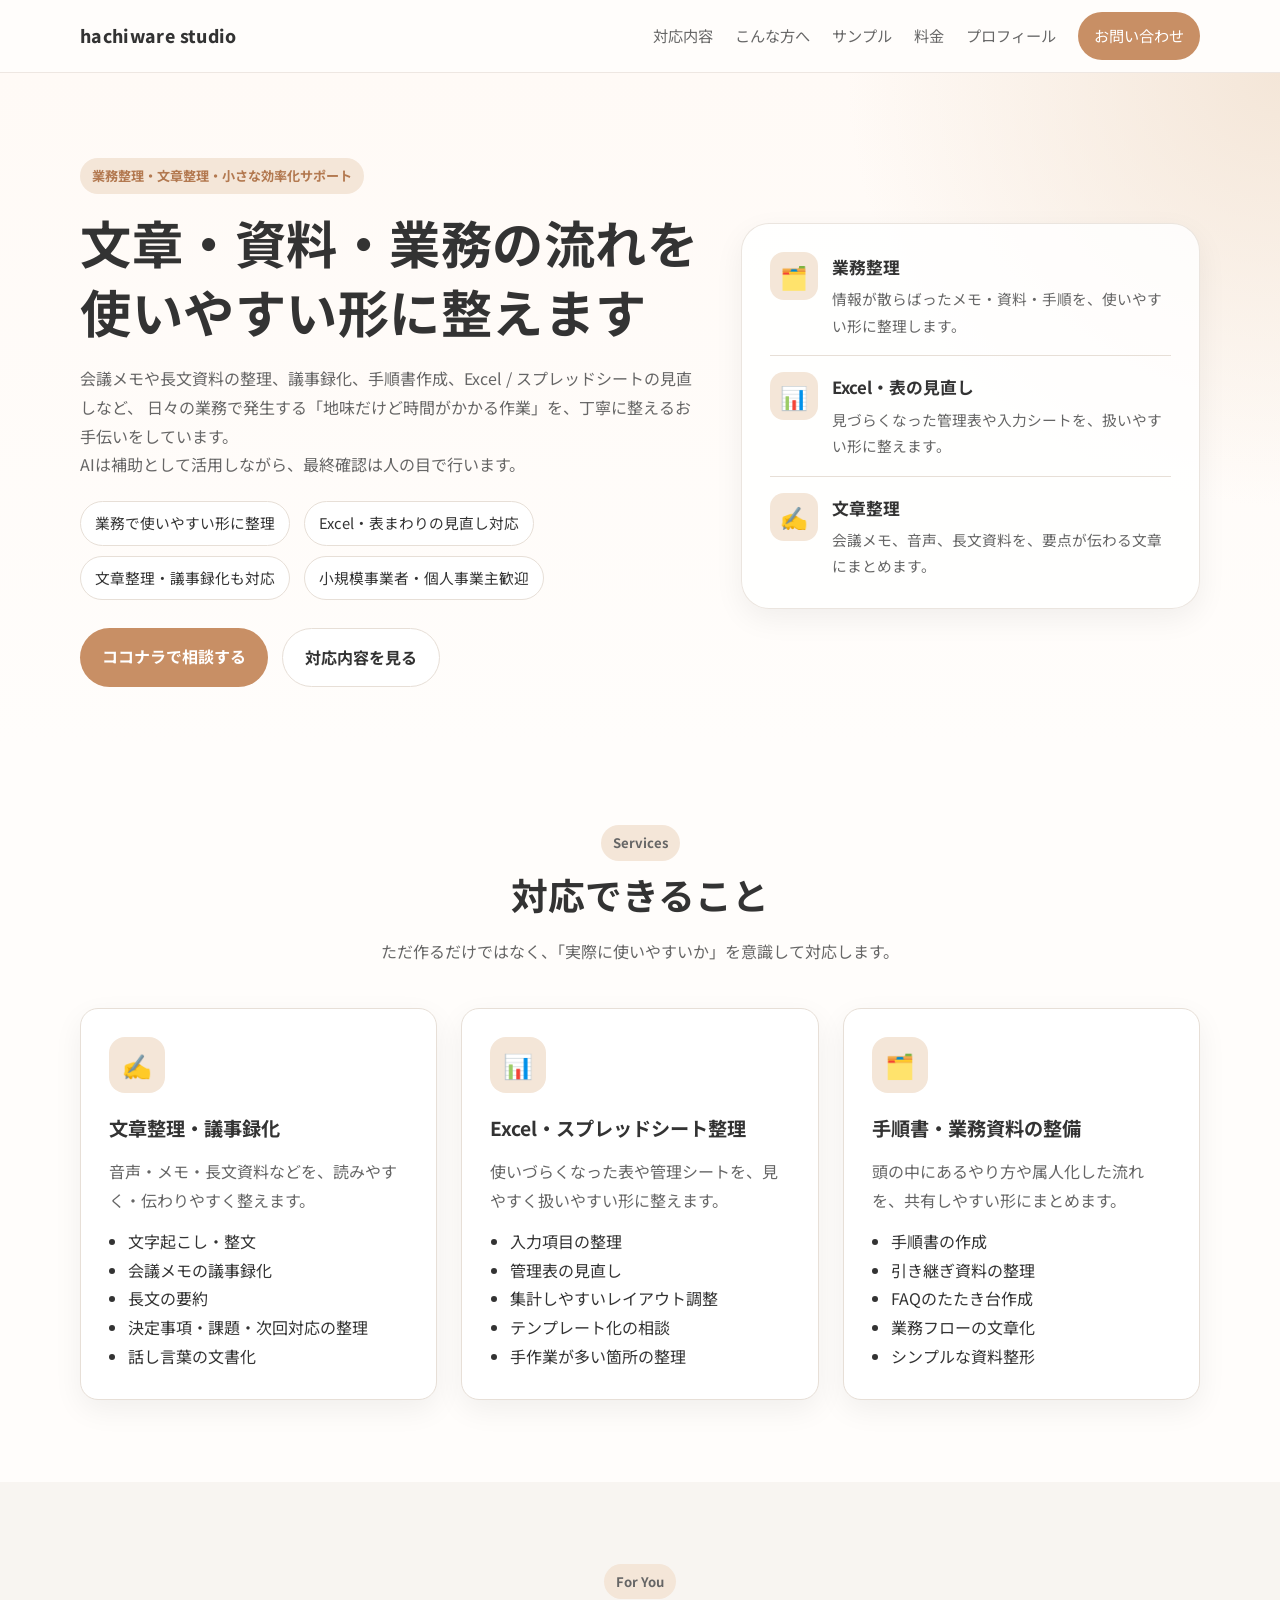
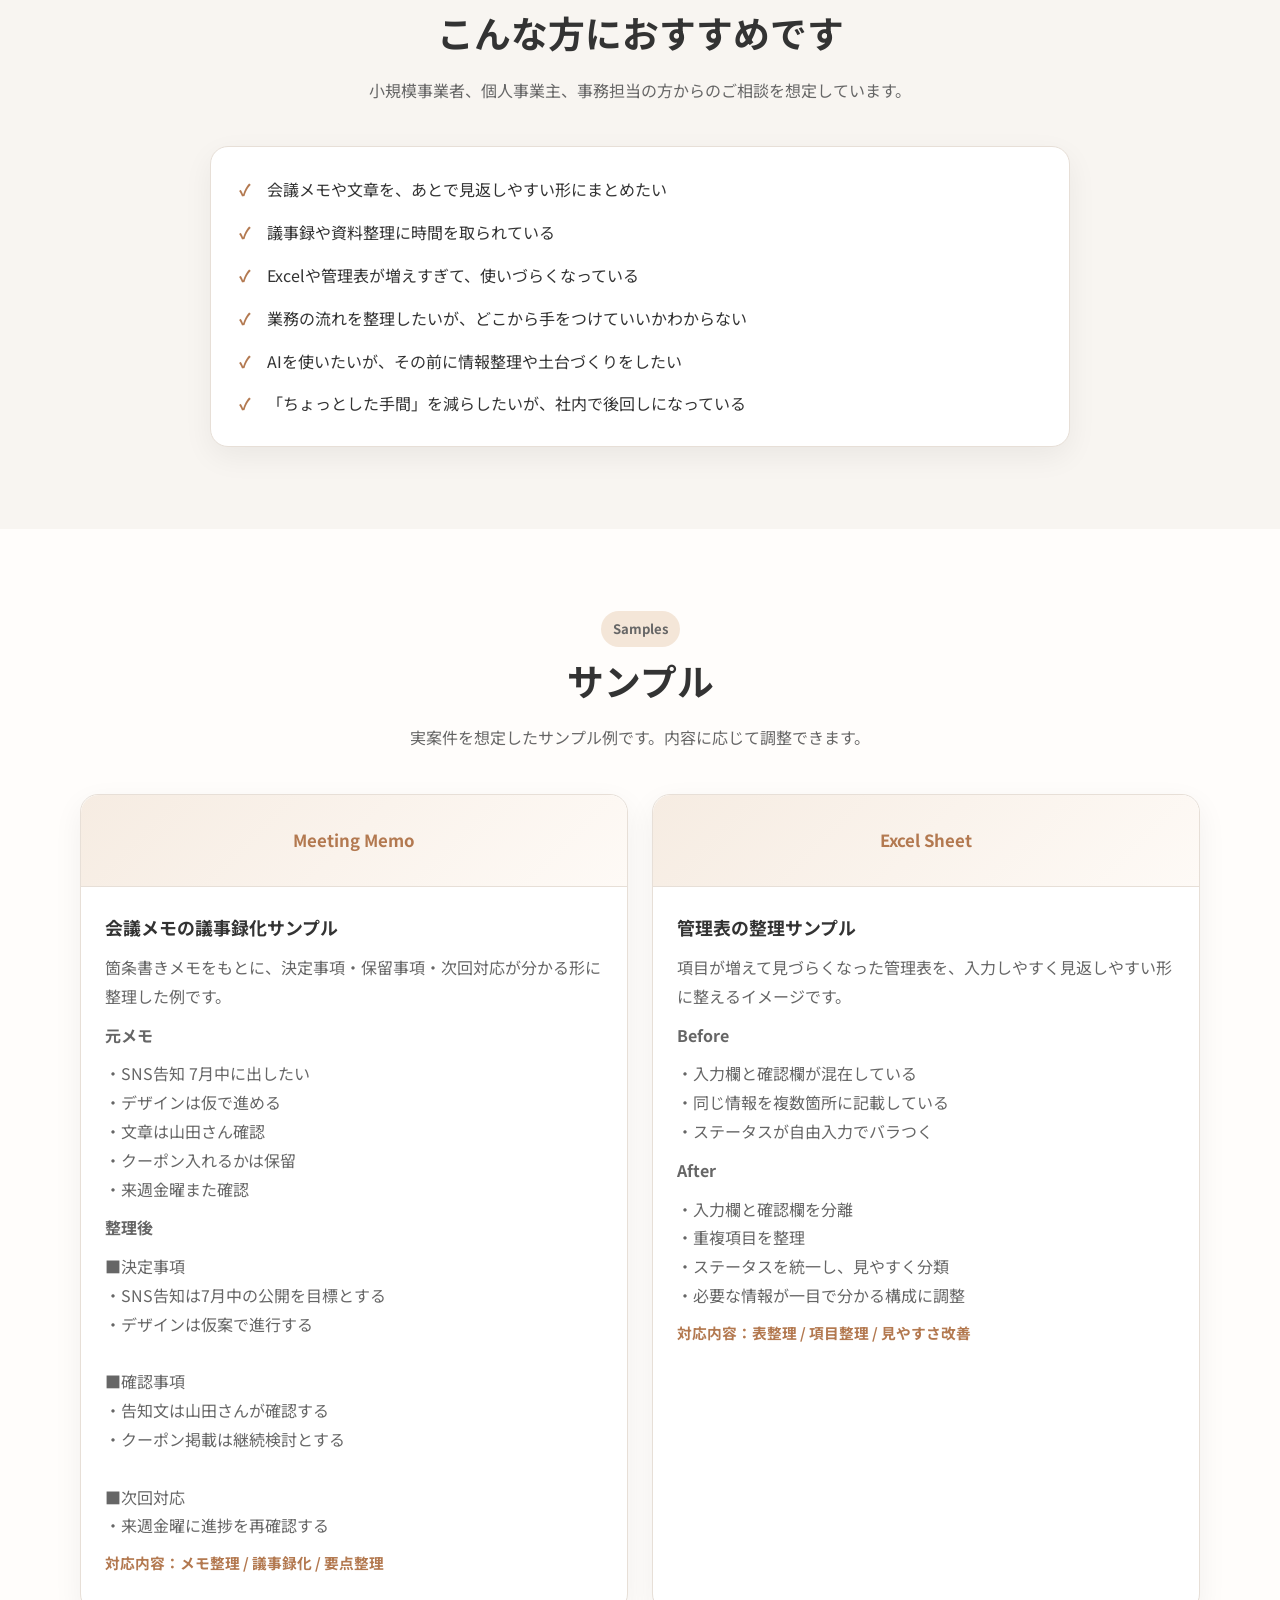
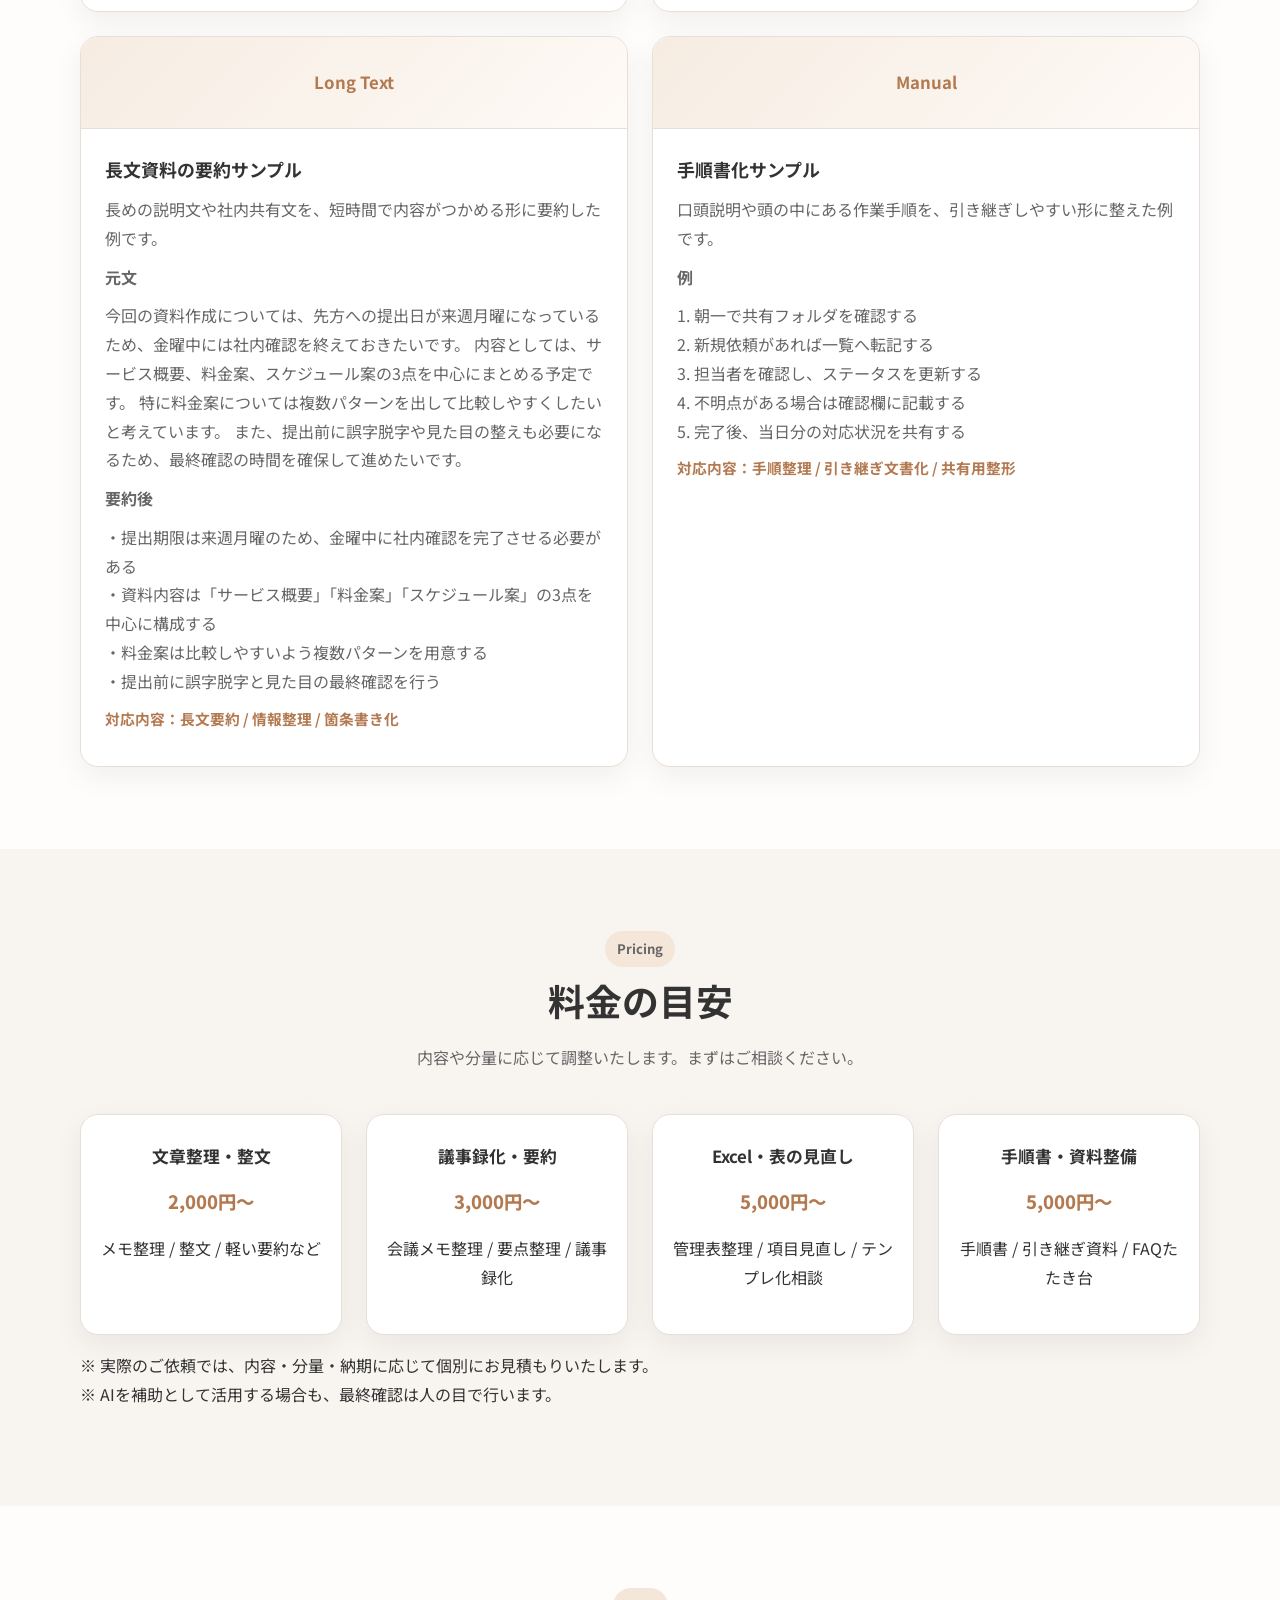
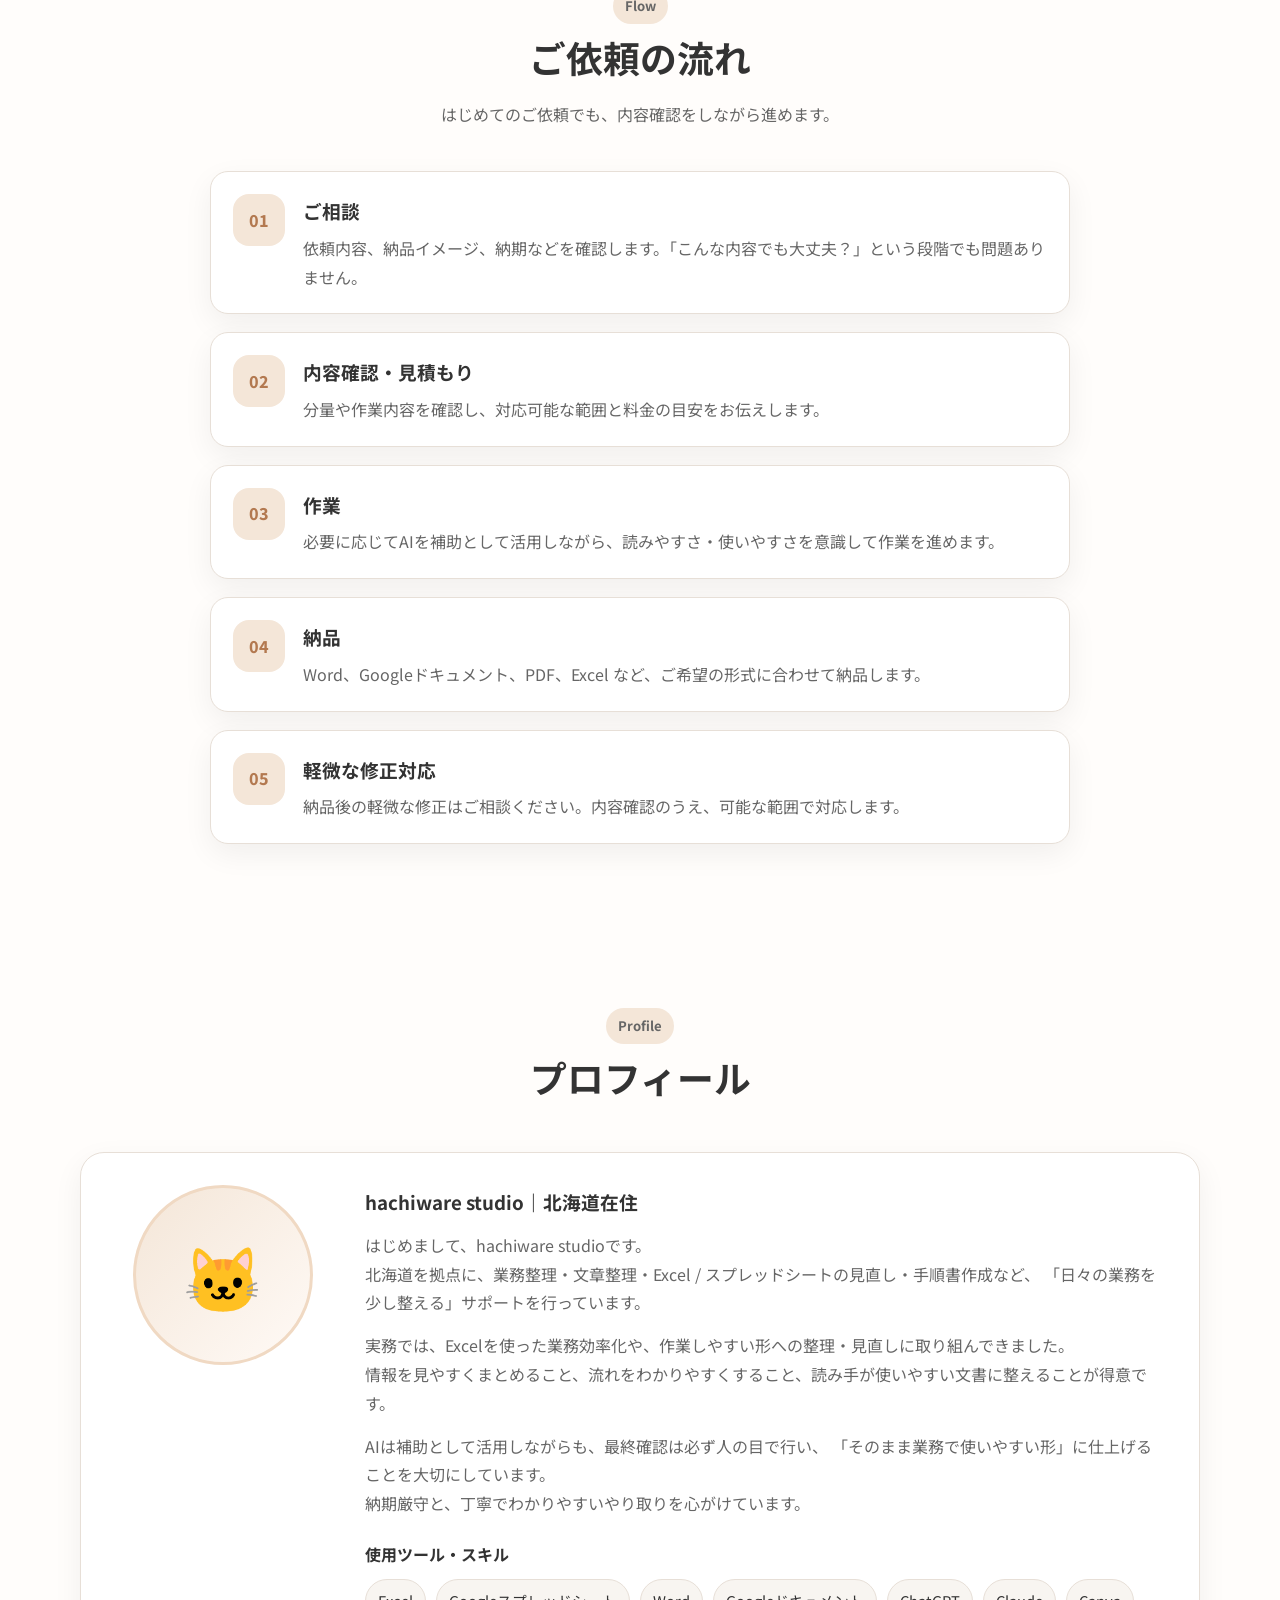
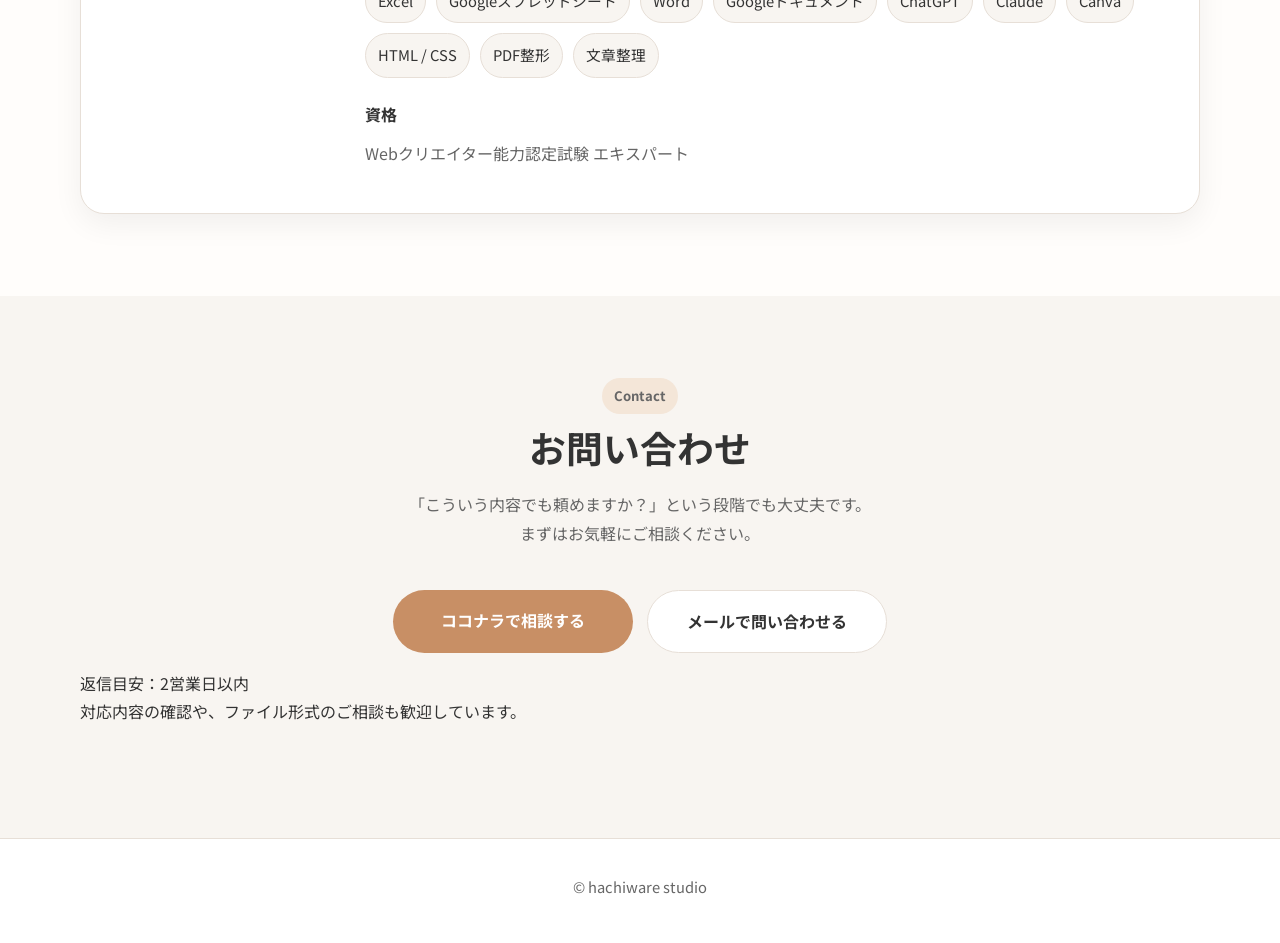
==== index.html @ c751b8b6 "Update index.html" ====
<!DOCTYPE html>
<html lang="ja">
<head>
  <meta charset="UTF-8" />
  <meta name="viewport" content="width=device-width, initial-scale=1.0" />
  <title>hachiware studio｜業務整理・文章整理・小さな効率化サポート</title>
  <meta
    name="description"
    content="hachiware studioは、業務整理・文章整理・Excel/スプレッドシートの見直し・手順書作成など、日々の業務を整えるサポートを行っています。AIは補助として活用し、最終確認は人の目で丁寧に対応します。"
  />
  <link rel="preconnect" href="https://fonts.googleapis.com">
  <link rel="preconnect" href="https://fonts.gstatic.com" crossorigin>
  <link href="https://fonts.googleapis.com/css2?family=Noto+Sans+JP:wght@400;500;700;800&display=swap" rel="stylesheet">
  <link rel="stylesheet" href="style.css" />
</head>
<body>
  <header class="site-header">
    <div class="container header-inner">
      <a href="#" class="logo">hachiware studio</a>
      <nav class="nav">
        <a href="#services">対応内容</a>
        <a href="#cases">こんな方へ</a>
        <a href="#samples">サンプル</a>
        <a href="#pricing">料金</a>
        <a href="#profile">プロフィール</a>
        <a href="#contact" class="nav-contact">お問い合わせ</a>
      </nav>
    </div>
  </header>

  <main>
    <section class="hero">
      <div class="container hero-inner">
        <div class="hero-text">
          <p class="hero-label">業務整理・文章整理・小さな効率化サポート</p>
          <h1>
            文章・資料・業務の流れを<br>
            使いやすい形に整えます
          </h1>
          <p class="hero-description">
            会議メモや長文資料の整理、議事録化、手順書作成、Excel / スプレッドシートの見直しなど、
            日々の業務で発生する「地味だけど時間がかかる作業」を、丁寧に整えるお手伝いをしています。<br>
            AIは補助として活用しながら、最終確認は人の目で行います。
          </p>

          <ul class="hero-points">
            <li>業務で使いやすい形に整理</li>
            <li>Excel・表まわりの見直し対応</li>
            <li>文章整理・議事録化も対応</li>
            <li>小規模事業者・個人事業主歓迎</li>
          </ul>

          <div class="hero-buttons">
            <a href="YOUR_COCONALA_URL" class="btn btn-primary" target="_blank" rel="noopener noreferrer">ココナラで相談する</a>
            <a href="#services" class="btn btn-secondary">対応内容を見る</a>
          </div>
        </div>

        <div class="hero-card">
          <div class="mini-card">
            <div class="mini-icon">🗂️</div>
            <div>
              <h3>業務整理</h3>
              <p>情報が散らばったメモ・資料・手順を、使いやすい形に整理します。</p>
            </div>
          </div>
          <div class="mini-card">
            <div class="mini-icon">📊</div>
            <div>
              <h3>Excel・表の見直し</h3>
              <p>見づらくなった管理表や入力シートを、扱いやすい形に整えます。</p>
            </div>
          </div>
          <div class="mini-card">
            <div class="mini-icon">✍️</div>
            <div>
              <h3>文章整理</h3>
              <p>会議メモ、音声、長文資料を、要点が伝わる文章にまとめます。</p>
            </div>
          </div>
        </div>
      </div>
    </section>

    <section id="services" class="section">
      <div class="container">
        <div class="section-heading">
          <p class="section-label">Services</p>
          <h2>対応できること</h2>
          <p>
            ただ作るだけではなく、「実際に使いやすいか」を意識して対応します。
          </p>
        </div>

        <div class="card-grid">
          <article class="service-card">
            <div class="service-icon">✍️</div>
            <h3>文章整理・議事録化</h3>
            <p>
              音声・メモ・長文資料などを、読みやすく・伝わりやすく整えます。
            </p>
            <ul>
              <li>文字起こし・整文</li>
              <li>会議メモの議事録化</li>
              <li>長文の要約</li>
              <li>決定事項・課題・次回対応の整理</li>
              <li>話し言葉の文書化</li>
            </ul>
          </article>

          <article class="service-card">
            <div class="service-icon">📊</div>
            <h3>Excel・スプレッドシート整理</h3>
            <p>
              使いづらくなった表や管理シートを、見やすく扱いやすい形に整えます。
            </p>
            <ul>
              <li>入力項目の整理</li>
              <li>管理表の見直し</li>
              <li>集計しやすいレイアウト調整</li>
              <li>テンプレート化の相談</li>
              <li>手作業が多い箇所の整理</li>
            </ul>
          </article>

          <article class="service-card">
            <div class="service-icon">🗂️</div>
            <h3>手順書・業務資料の整備</h3>
            <p>
              頭の中にあるやり方や属人化した流れを、共有しやすい形にまとめます。
            </p>
            <ul>
              <li>手順書の作成</li>
              <li>引き継ぎ資料の整理</li>
              <li>FAQのたたき台作成</li>
              <li>業務フローの文章化</li>
              <li>シンプルな資料整形</li>
            </ul>
          </article>
        </div>
      </div>
    </section>

    <section id="cases" class="section bg-soft">
      <div class="container">
        <div class="section-heading">
          <p class="section-label">For You</p>
          <h2>こんな方におすすめです</h2>
          <p>
            小規模事業者、個人事業主、事務担当の方からのご相談を想定しています。
          </p>
        </div>

        <div class="recommend-box">
          <ul class="recommend-list">
            <li>会議メモや文章を、あとで見返しやすい形にまとめたい</li>
            <li>議事録や資料整理に時間を取られている</li>
            <li>Excelや管理表が増えすぎて、使いづらくなっている</li>
            <li>業務の流れを整理したいが、どこから手をつけていいかわからない</li>
            <li>AIを使いたいが、その前に情報整理や土台づくりをしたい</li>
            <li>「ちょっとした手間」を減らしたいが、社内で後回しになっている</li>
          </ul>
        </div>
      </div>
    </section>

    <section id="samples" class="section">
      <div class="container">
        <div class="section-heading">
          <p class="section-label">Samples</p>
          <h2>サンプル</h2>
          <p>
            実案件を想定したサンプル例です。内容に応じて調整できます。
          </p>
        </div>

        <div class="sample-grid">
          <article class="sample-card">
            <div class="sample-thumb">Meeting Memo</div>
            <div class="sample-body">
              <h3>会議メモの議事録化サンプル</h3>
              <p>
                箇条書きメモをもとに、決定事項・保留事項・次回対応が分かる形に整理した例です。
              </p>
              <p><strong>元メモ</strong></p>
              <p>
                ・SNS告知 7月中に出したい<br>
                ・デザインは仮で進める<br>
                ・文章は山田さん確認<br>
                ・クーポン入れるかは保留<br>
                ・来週金曜また確認
              </p>
              <p><strong>整理後</strong></p>
              <p>
                ■決定事項<br>
                ・SNS告知は7月中の公開を目標とする<br>
                ・デザインは仮案で進行する<br><br>

                ■確認事項<br>
                ・告知文は山田さんが確認する<br>
                ・クーポン掲載は継続検討とする<br><br>

                ■次回対応<br>
                ・来週金曜に進捗を再確認する
              </p>
              <p class="sample-meta">対応内容：メモ整理 / 議事録化 / 要点整理</p>
            </div>
          </article>

          <article class="sample-card">
            <div class="sample-thumb">Excel Sheet</div>
            <div class="sample-body">
              <h3>管理表の整理サンプル</h3>
              <p>
                項目が増えて見づらくなった管理表を、入力しやすく見返しやすい形に整えるイメージです。
              </p>
              <p><strong>Before</strong></p>
              <p>
                ・入力欄と確認欄が混在している<br>
                ・同じ情報を複数箇所に記載している<br>
                ・ステータスが自由入力でバラつく
              </p>
              <p><strong>After</strong></p>
              <p>
                ・入力欄と確認欄を分離<br>
                ・重複項目を整理<br>
                ・ステータスを統一し、見やすく分類<br>
                ・必要な情報が一目で分かる構成に調整
              </p>
              <p class="sample-meta">対応内容：表整理 / 項目整理 / 見やすさ改善</p>
            </div>
          </article>

          <article class="sample-card">
            <div class="sample-thumb">Long Text</div>
            <div class="sample-body">
              <h3>長文資料の要約サンプル</h3>
              <p>
                長めの説明文や社内共有文を、短時間で内容がつかめる形に要約した例です。
              </p>
              <p><strong>元文</strong></p>
              <p>
                今回の資料作成については、先方への提出日が来週月曜になっているため、金曜中には社内確認を終えておきたいです。
                内容としては、サービス概要、料金案、スケジュール案の3点を中心にまとめる予定です。
                特に料金案については複数パターンを出して比較しやすくしたいと考えています。
                また、提出前に誤字脱字や見た目の整えも必要になるため、最終確認の時間を確保して進めたいです。
              </p>
              <p><strong>要約後</strong></p>
              <p>
                ・提出期限は来週月曜のため、金曜中に社内確認を完了させる必要がある<br>
                ・資料内容は「サービス概要」「料金案」「スケジュール案」の3点を中心に構成する<br>
                ・料金案は比較しやすいよう複数パターンを用意する<br>
                ・提出前に誤字脱字と見た目の最終確認を行う
              </p>
              <p class="sample-meta">対応内容：長文要約 / 情報整理 / 箇条書き化</p>
            </div>
          </article>

          <article class="sample-card">
            <div class="sample-thumb">Manual</div>
            <div class="sample-body">
              <h3>手順書化サンプル</h3>
              <p>
                口頭説明や頭の中にある作業手順を、引き継ぎしやすい形に整えた例です。
              </p>
              <p><strong>例</strong></p>
              <p>
                1. 朝一で共有フォルダを確認する<br>
                2. 新規依頼があれば一覧へ転記する<br>
                3. 担当者を確認し、ステータスを更新する<br>
                4. 不明点がある場合は確認欄に記載する<br>
                5. 完了後、当日分の対応状況を共有する
              </p>
              <p class="sample-meta">対応内容：手順整理 / 引き継ぎ文書化 / 共有用整形</p>
            </div>
          </article>
        </div>
      </div>
    </section>

    <section id="pricing" class="section bg-soft">
      <div class="container">
        <div class="section-heading">
          <p class="section-label">Pricing</p>
          <h2>料金の目安</h2>
          <p>
            内容や分量に応じて調整いたします。まずはご相談ください。
          </p>
        </div>

        <div class="pricing-grid">
          <article class="price-card">
            <h3>文章整理・整文</h3>
            <p class="price">2,000円〜</p>
            <p class="price-note">メモ整理 / 整文 / 軽い要約など</p>
          </article>

          <article class="price-card">
            <h3>議事録化・要約</h3>
            <p class="price">3,000円〜</p>
            <p class="price-note">会議メモ整理 / 要点整理 / 議事録化</p>
          </article>

          <article class="price-card">
            <h3>Excel・表の見直し</h3>
            <p class="price">5,000円〜</p>
            <p class="price-note">管理表整理 / 項目見直し / テンプレ化相談</p>
          </article>

          <article class="price-card">
            <h3>手順書・資料整備</h3>
            <p class="price">5,000円〜</p>
            <p class="price-note">手順書 / 引き継ぎ資料 / FAQたたき台</p>
          </article>
        </div>

        <p class="pricing-caption">
          ※ 実際のご依頼では、内容・分量・納期に応じて個別にお見積もりいたします。<br>
          ※ AIを補助として活用する場合も、最終確認は人の目で行います。
        </p>
      </div>
    </section>

    <section class="section">
      <div class="container">
        <div class="section-heading">
          <p class="section-label">Flow</p>
          <h2>ご依頼の流れ</h2>
          <p>
            はじめてのご依頼でも、内容確認をしながら進めます。
          </p>
        </div>

        <div class="flow-list">
          <div class="flow-item">
            <div class="flow-number">01</div>
            <div>
              <h3>ご相談</h3>
              <p>依頼内容、納品イメージ、納期などを確認します。「こんな内容でも大丈夫？」という段階でも問題ありません。</p>
            </div>
          </div>

          <div class="flow-item">
            <div class="flow-number">02</div>
            <div>
              <h3>内容確認・見積もり</h3>
              <p>分量や作業内容を確認し、対応可能な範囲と料金の目安をお伝えします。</p>
            </div>
          </div>

          <div class="flow-item">
            <div class="flow-number">03</div>
            <div>
              <h3>作業</h3>
              <p>必要に応じてAIを補助として活用しながら、読みやすさ・使いやすさを意識して作業を進めます。</p>
            </div>
          </div>

          <div class="flow-item">
            <div class="flow-number">04</div>
            <div>
              <h3>納品</h3>
              <p>Word、Googleドキュメント、PDF、Excel など、ご希望の形式に合わせて納品します。</p>
            </div>
          </div>

          <div class="flow-item">
            <div class="flow-number">05</div>
            <div>
              <h3>軽微な修正対応</h3>
              <p>納品後の軽微な修正はご相談ください。内容確認のうえ、可能な範囲で対応します。</p>
            </div>
          </div>
        </div>
      </div>
    </section>

    <section id="profile" class="section">
      <div class="container">
        <div class="section-heading">
          <p class="section-label">Profile</p>
          <h2>プロフィール</h2>
        </div>

        <div class="profile-box">
          <div class="profile-image">
            <div class="avatar-placeholder">🐱</div>
          </div>

          <div class="profile-content">
            <h3>hachiware studio｜北海道在住</h3>
            <p>
              はじめまして、hachiware studioです。<br>
              北海道を拠点に、業務整理・文章整理・Excel / スプレッドシートの見直し・手順書作成など、
              「日々の業務を少し整える」サポートを行っています。
            </p>
            <p>
              実務では、Excelを使った業務効率化や、作業しやすい形への整理・見直しに取り組んできました。<br>
              情報を見やすくまとめること、流れをわかりやすくすること、読み手が使いやすい文書に整えることが得意です。
            </p>
            <p>
              AIは補助として活用しながらも、最終確認は必ず人の目で行い、
              「そのまま業務で使いやすい形」に仕上げることを大切にしています。<br>
              納期厳守と、丁寧でわかりやすいやり取りを心がけています。
            </p>

            <div class="skill-block">
              <h4>使用ツール・スキル</h4>
              <div class="skill-tags">
                <span>Excel</span>
                <span>Googleスプレッドシート</span>
                <span>Word</span>
                <span>Googleドキュメント</span>
                <span>ChatGPT</span>
                <span>Claude</span>
                <span>Canva</span>
                <span>HTML / CSS</span>
                <span>PDF整形</span>
                <span>文章整理</span>
              </div>
            </div>

            <div class="qualification-block">
              <h4>資格</h4>
              <p>Webクリエイター能力認定試験 エキスパート</p>
            </div>
          </div>
        </div>
      </div>
    </section>

    <section id="contact" class="section contact-section bg-soft">
      <div class="container">
        <div class="section-heading">
          <p class="section-label">Contact</p>
          <h2>お問い合わせ</h2>
          <p>
            「こういう内容でも頼めますか？」という段階でも大丈夫です。<br>
            まずはお気軽にご相談ください。
          </p>
        </div>

        <div class="contact-box">
          <a
            href="YOUR_COCONALA_URL"
            class="contact-button"
            target="_blank"
            rel="noopener noreferrer"
          >
            ココナラで相談する
          </a>

          <a
            href="mailto:YOUR_EMAIL@example.com"
            class="contact-button contact-sub"
          >
            メールで問い合わせる
          </a>
        </div>

        <p class="contact-note">
          返信目安：2営業日以内<br>
          対応内容の確認や、ファイル形式のご相談も歓迎しています。
        </p>
      </div>
    </section>
  </main>

  <footer class="site-footer">
    <div class="container footer-inner">
      <p>© hachiware studio</p>
    </div>
  </footer>
</body>
</html>
---- style.css ----
:root {
  --bg: #fffdfb;
  --bg-soft: #f8f5f1;
  --card: #ffffff;
  --text: #333333;
  --subtext: #666666;
  --line: #e7dfd7;
  --primary: #c88f65;
  --primary-dark: #b37950;
  --accent: #f4e6d8;
  --shadow: 0 10px 30px rgba(0, 0, 0, 0.06);
  --radius: 18px;
  --max-width: 1120px;
}

* {
  box-sizing: border-box;
}

html {
  scroll-behavior: smooth;
}

body {
  margin: 0;
  font-family: "Noto Sans JP", sans-serif;
  background: var(--bg);
  color: var(--text);
  line-height: 1.8;
}

img {
  max-width: 100%;
  display: block;
}

a {
  color: inherit;
  text-decoration: none;
}

.container {
  width: min(100% - 32px, var(--max-width));
  margin: 0 auto;
}

/* header */
.site-header {
  position: sticky;
  top: 0;
  z-index: 100;
  background: rgba(255, 253, 251, 0.92);
  backdrop-filter: blur(10px);
  border-bottom: 1px solid rgba(231, 223, 215, 0.7);
}

.header-inner {
  display: flex;
  align-items: center;
  justify-content: space-between;
  min-height: 72px;
  gap: 24px;
}

.logo {
  font-weight: 800;
  font-size: 1.1rem;
  letter-spacing: 0.02em;
}

.nav {
  display: flex;
  align-items: center;
  gap: 22px;
  flex-wrap: wrap;
}

.nav a {
  font-size: 0.95rem;
  color: var(--subtext);
  transition: 0.2s;
}

.nav a:hover {
  color: var(--primary-dark);
}

.nav-contact {
  padding: 10px 16px;
  border-radius: 999px;
  background: var(--primary);
  color: #fff !important;
}

/* hero */
.hero {
  padding: 72px 0 56px;
  background:
    radial-gradient(circle at top right, #f4e6d8 0%, transparent 30%),
    linear-gradient(180deg, #fffaf6 0%, #fffdfb 100%);
}

.hero-inner {
  display: grid;
  grid-template-columns: 1.15fr 0.85fr;
  gap: 40px;
  align-items: center;
}

.hero-label,
.section-label {
  display: inline-block;
  font-size: 0.82rem;
  font-weight: 700;
  color: var(--primary-dark);
  background: var(--accent);
  padding: 6px 12px;
  border-radius: 999px;
  margin-bottom: 14px;
}

.hero h1 {
  margin: 0 0 18px;
  font-size: clamp(2rem, 4vw, 3.2rem);
  line-height: 1.35;
  letter-spacing: 0.01em;
}

.hero-description {
  color: var(--subtext);
  margin-bottom: 22px;
}

.hero-points {
  display: flex;
  flex-wrap: wrap;
  gap: 10px 14px;
  padding: 0;
  margin: 0 0 28px;
  list-style: none;
}

.hero-points li {
  background: #fff;
  border: 1px solid var(--line);
  border-radius: 999px;
  padding: 8px 14px;
  font-size: 0.92rem;
}

.hero-buttons {
  display: flex;
  gap: 14px;
  flex-wrap: wrap;
}

.btn {
  display: inline-block;
  padding: 14px 22px;
  border-radius: 999px;
  font-weight: 700;
  transition: 0.2s;
}

.btn-primary {
  background: var(--primary);
  color: #fff;
}

.btn-primary:hover {
  background: var(--primary-dark);
}

.btn-secondary {
  background: #fff;
  border: 1px solid var(--line);
  color: var(--text);
}

.btn-secondary:hover {
  border-color: var(--primary);
  color: var(--primary-dark);
}

.hero-card {
  background: rgba(255, 255, 255, 0.82);
  border: 1px solid rgba(231, 223, 215, 0.8);
  border-radius: 28px;
  padding: 28px;
  box-shadow: var(--shadow);
}

.mini-card {
  display: flex;
  gap: 14px;
  align-items: flex-start;
  padding: 16px 0;
  border-bottom: 1px solid var(--line);
}

.mini-card:last-child {
  border-bottom: none;
  padding-bottom: 0;
}

.mini-card:first-child {
  padding-top: 0;
}

.mini-icon {
  width: 48px;
  height: 48px;
  border-radius: 14px;
  display: grid;
  place-items: center;
  background: var(--accent);
  font-size: 1.4rem;
  flex-shrink: 0;
}

.mini-card h3 {
  margin: 0 0 4px;
  font-size: 1.05rem;
}

.mini-card p {
  margin: 0;
  color: var(--subtext);
  font-size: 0.92rem;
}

/* section */
.section {
  padding: 82px 0;
}

.bg-soft {
  background: var(--bg-soft);
}

.section-heading {
  text-align: center;
  margin-bottom: 42px;
}

.section-heading h2 {
  margin: 0 0 10px;
  font-size: clamp(1.7rem, 3vw, 2.3rem);
}

.section-heading p {
  margin: 0;
  color: var(--subtext);
}

/* cards */
.card-grid,
.sample-grid,
.pricing-grid {
  display: grid;
  gap: 24px;
}

.card-grid {
  grid-template-columns: repeat(3, 1fr);
}

.service-card,
.sample-card,
.price-card {
  background: var(--card);
  border: 1px solid var(--line);
  border-radius: var(--radius);
  box-shadow: var(--shadow);
}

.service-card {
  padding: 28px;
}

.service-icon {
  width: 56px;
  height: 56px;
  display: grid;
  place-items: center;
  background: var(--accent);
  border-radius: 16px;
  font-size: 1.5rem;
  margin-bottom: 18px;
}

.service-card h3 {
  margin: 0 0 12px;
  font-size: 1.2rem;
}

.service-card p {
  margin: 0 0 12px;
  color: var(--subtext);
}

.service-card ul {
  padding-left: 1.2em;
  margin: 0;
  color: var(--text);
}

/* recommend */
.recommend-box {
  max-width: 860px;
  margin: 0 auto;
  background: #fff;
  border: 1px solid var(--line);
  border-radius: var(--radius);
  padding: 28px;
  box-shadow: var(--shadow);
}

.recommend-list {
  list-style: none;
  padding: 0;
  margin: 0;
  display: grid;
  gap: 14px;
}

.recommend-list li {
  position: relative;
  padding-left: 28px;
}

.recommend-list li::before {
  content: "✓";
  position: absolute;
  left: 0;
  top: 0;
  color: var(--primary-dark);
  font-weight: 800;
}

/* sample */
.sample-grid {
  grid-template-columns: repeat(2, 1fr);
}

.sample-thumb {
  padding: 22px;
  background: linear-gradient(135deg, #f6ece2, #fefaf6);
  border-bottom: 1px solid var(--line);
  border-radius: var(--radius) var(--radius) 0 0;
  font-weight: 700;
  color: var(--primary-dark);
  min-height: 92px;
  display: flex;
  align-items: center;
  justify-content: center;
  text-align: center;
  font-size: 1.05rem;
}

.sample-body {
  padding: 24px;
}

.sample-body h3 {
  margin: 0 0 10px;
  font-size: 1.12rem;
}

.sample-body p {
  margin: 0 0 10px;
  color: var(--subtext);
}

.sample-meta {
  font-size: 0.92rem;
  color: var(--primary-dark) !important;
  font-weight: 700;
}

/* pricing */
.pricing-grid {
  grid-template-columns: repeat(4, 1fr);
}

.price-card {
  padding: 26px 20px;
  text-align: center;
}

.price-card h3 {
  margin: 0 0 14px;
  font-size: 1.05rem;
}

.price {
  margin: 0;
  font-size: 1.15rem;
  font-weight: 800;
  color: var(--primary-dark);
}

/* flow */
.flow-list {
  display: grid;
  gap: 18px;
  max-width: 860px;
  margin: 0 auto;
}

.flow-item {
  display: flex;
  gap: 18px;
  align-items: flex-start;
  background: #fff;
  border: 1px solid var(--line);
  border-radius: var(--radius);
  padding: 22px;
  box-shadow: var(--shadow);
}

.flow-number {
  width: 52px;
  height: 52px;
  display: grid;
  place-items: center;
  background: var(--accent);
  color: var(--primary-dark);
  border-radius: 16px;
  font-weight: 800;
  flex-shrink: 0;
}

.flow-item h3 {
  margin: 0 0 6px;
}

.flow-item p {
  margin: 0;
  color: var(--subtext);
}

/* profile */
.profile-box {
  display: grid;
  grid-template-columns: 220px 1fr;
  gap: 32px;
  background: #fff;
  border: 1px solid var(--line);
  border-radius: 24px;
  padding: 32px;
  box-shadow: var(--shadow);
}

.avatar-placeholder {
  width: 180px;
  height: 180px;
  border-radius: 50%;
  background: linear-gradient(135deg, #f4e6d8, #fffaf6);
  display: grid;
  place-items: center;
  font-size: 4rem;
  margin: 0 auto;
  border: 3px solid #f0d9c3;
}

.profile-content h3 {
  margin-top: 0;
  margin-bottom: 12px;
}

.profile-content p {
  margin: 0 0 14px;
  color: var(--subtext);
}

.skill-block,
.qualification-block {
  margin-top: 22px;
}

.skill-block h4,
.qualification-block h4 {
  margin: 0 0 10px;
}

.skill-tags {
  display: flex;
  flex-wrap: wrap;
  gap: 10px;
}

.skill-tags span {
  background: var(--bg-soft);
  border: 1px solid var(--line);
  border-radius: 999px;
  padding: 8px 12px;
  font-size: 0.92rem;
}

/* contact */
.contact-section {
  padding-bottom: 96px;
}

.contact-box {
  display: flex;
  justify-content: center;
  gap: 14px;
  flex-wrap: wrap;
}

.contact-button {
  display: inline-block;
  min-width: 240px;
  text-align: center;
  padding: 16px 22px;
  border-radius: 999px;
  background: var(--primary);
  color: #fff;
  font-weight: 700;
  transition: 0.2s;
}

.contact-button:hover {
  background: var(--primary-dark);
}

.contact-sub {
  background: #fff;
  border: 1px solid var(--line);
  color: var(--text);
}

.contact-sub:hover {
  border-color: var(--primary);
  color: var(--primary-dark);
  background: #fff;
}

/* footer */
.site-footer {
  border-top: 1px solid var(--line);
  padding: 20px 0 28px;
  background: #fff;
}

.footer-inner {
  text-align: center;
  color: var(--subtext);
  font-size: 0.92rem;
}

/* responsive */
@media (max-width: 960px) {
  .hero-inner,
  .profile-box {
    grid-template-columns: 1fr;
  }

  .card-grid,
  .pricing-grid {
    grid-template-columns: repeat(2, 1fr);
  }

  .sample-grid {
    grid-template-columns: 1fr;
  }

  .profile-image {
    display: flex;
    justify-content: center;
  }
}

@media (max-width: 720px) {
  .header-inner {
    flex-direction: column;
    align-items: flex-start;
    padding: 14px 0;
  }

  .nav {
    gap: 12px;
  }

  .hero {
    padding-top: 48px;
  }

  .card-grid,
  .pricing-grid {
    grid-template-columns: 1fr;
  }

  .section {
    padding: 64px 0;
  }

  .hero h1 {
    font-size: 2rem;
  }

  .profile-box {
    padding: 24px;
  }

  .avatar-placeholder {
    width: 140px;
    height: 140px;
    font-size: 3rem;
  }
}
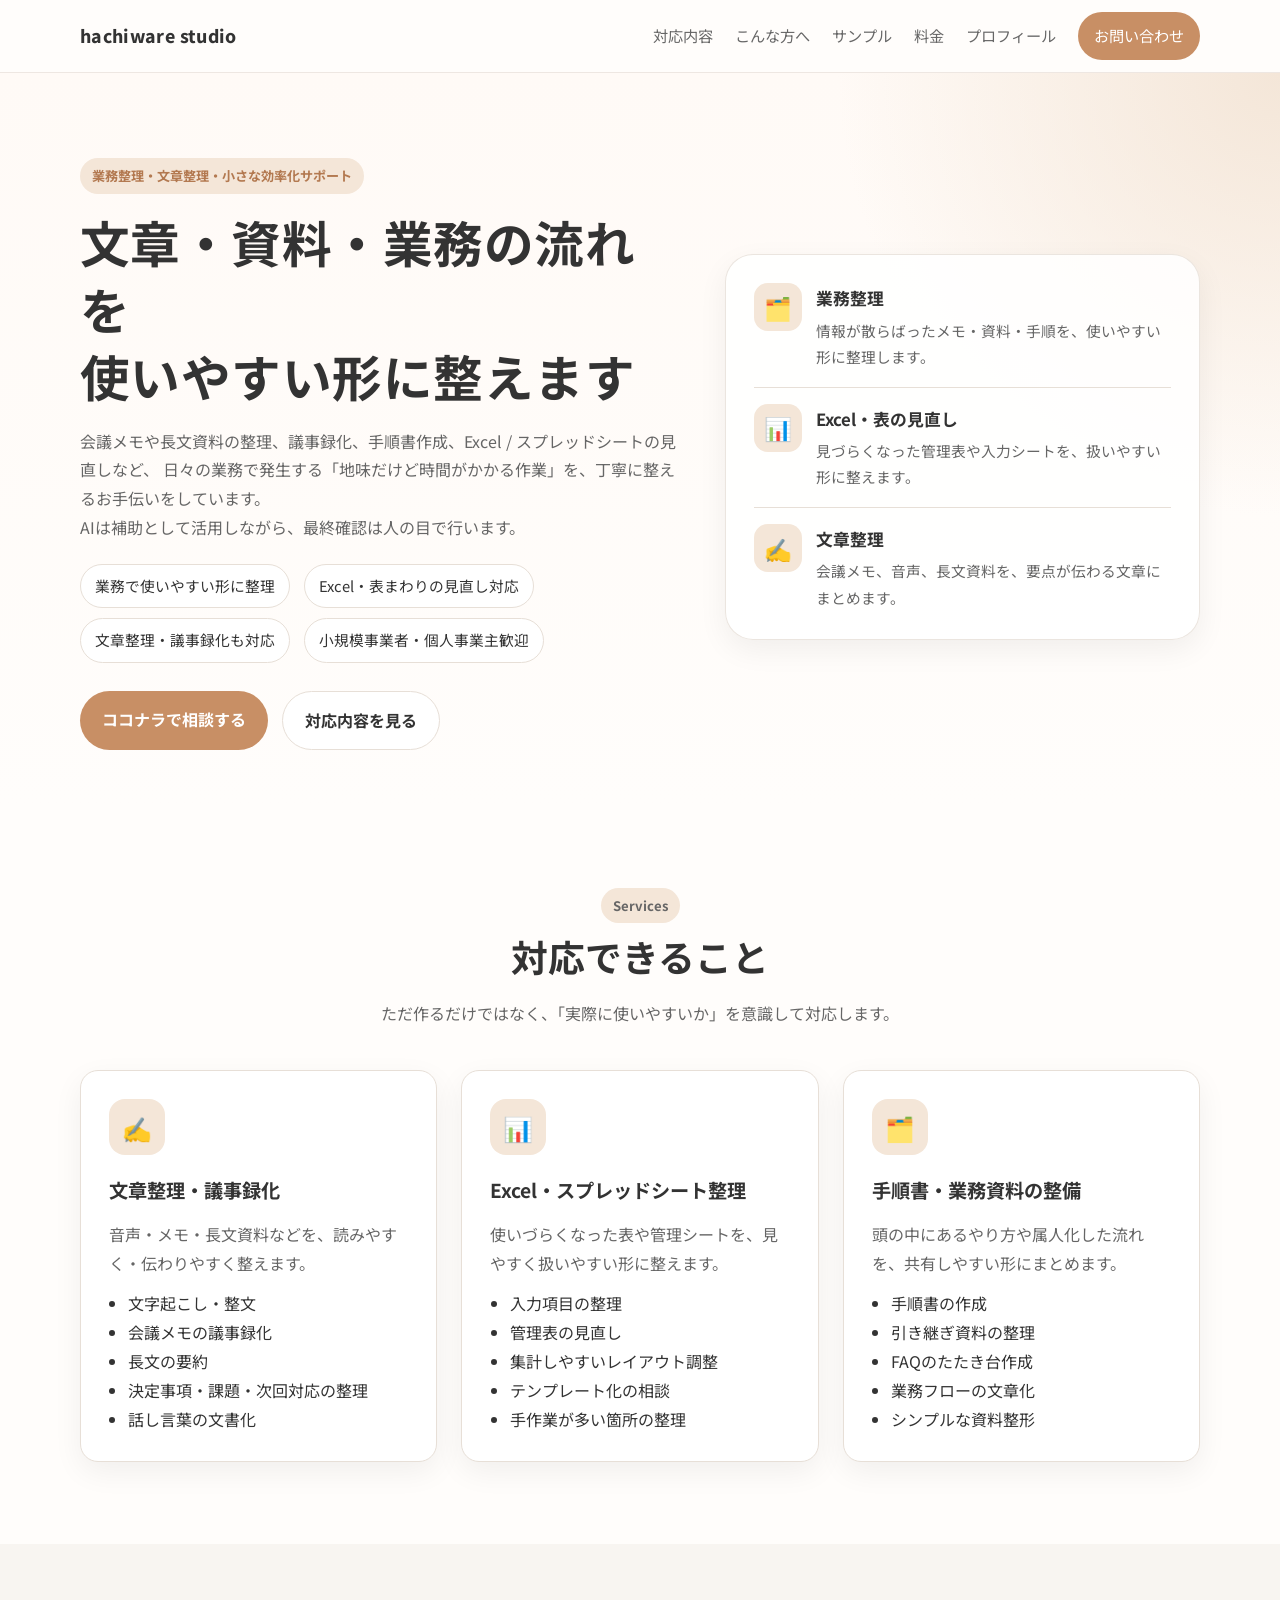
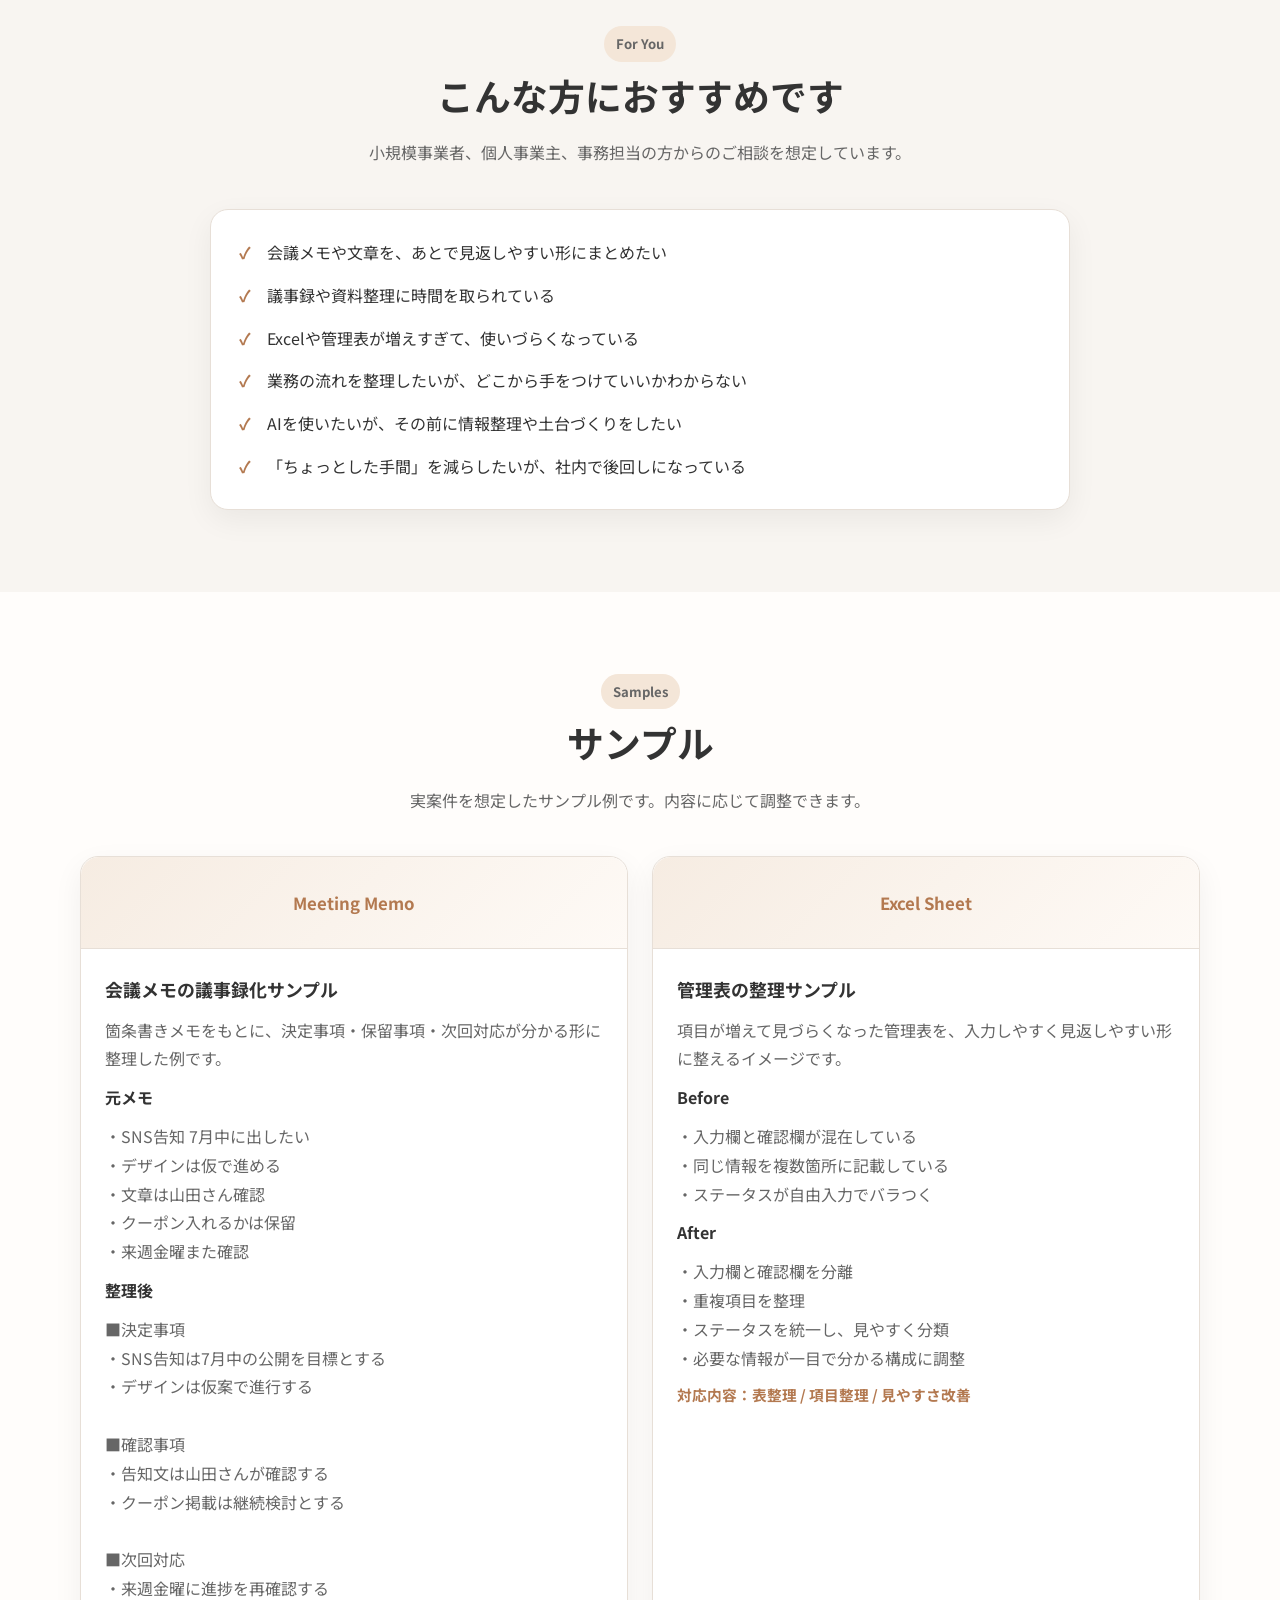
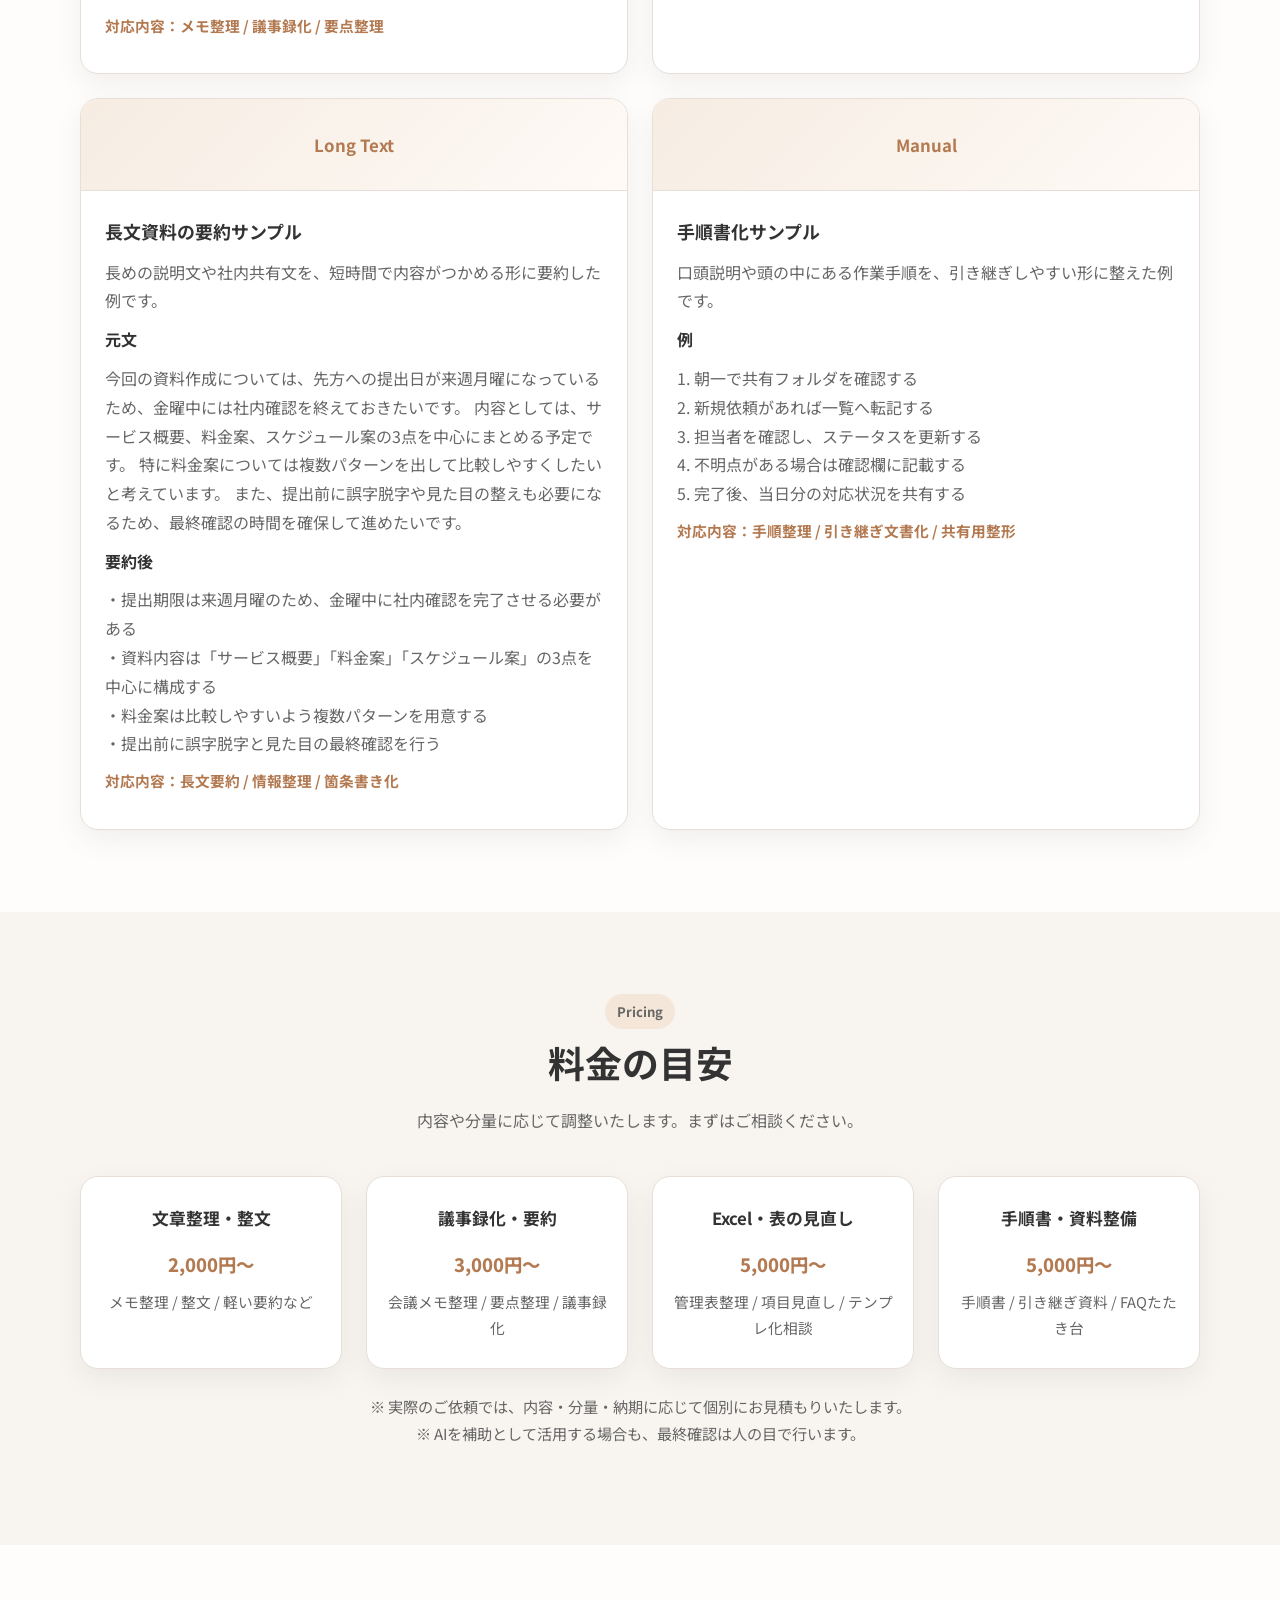
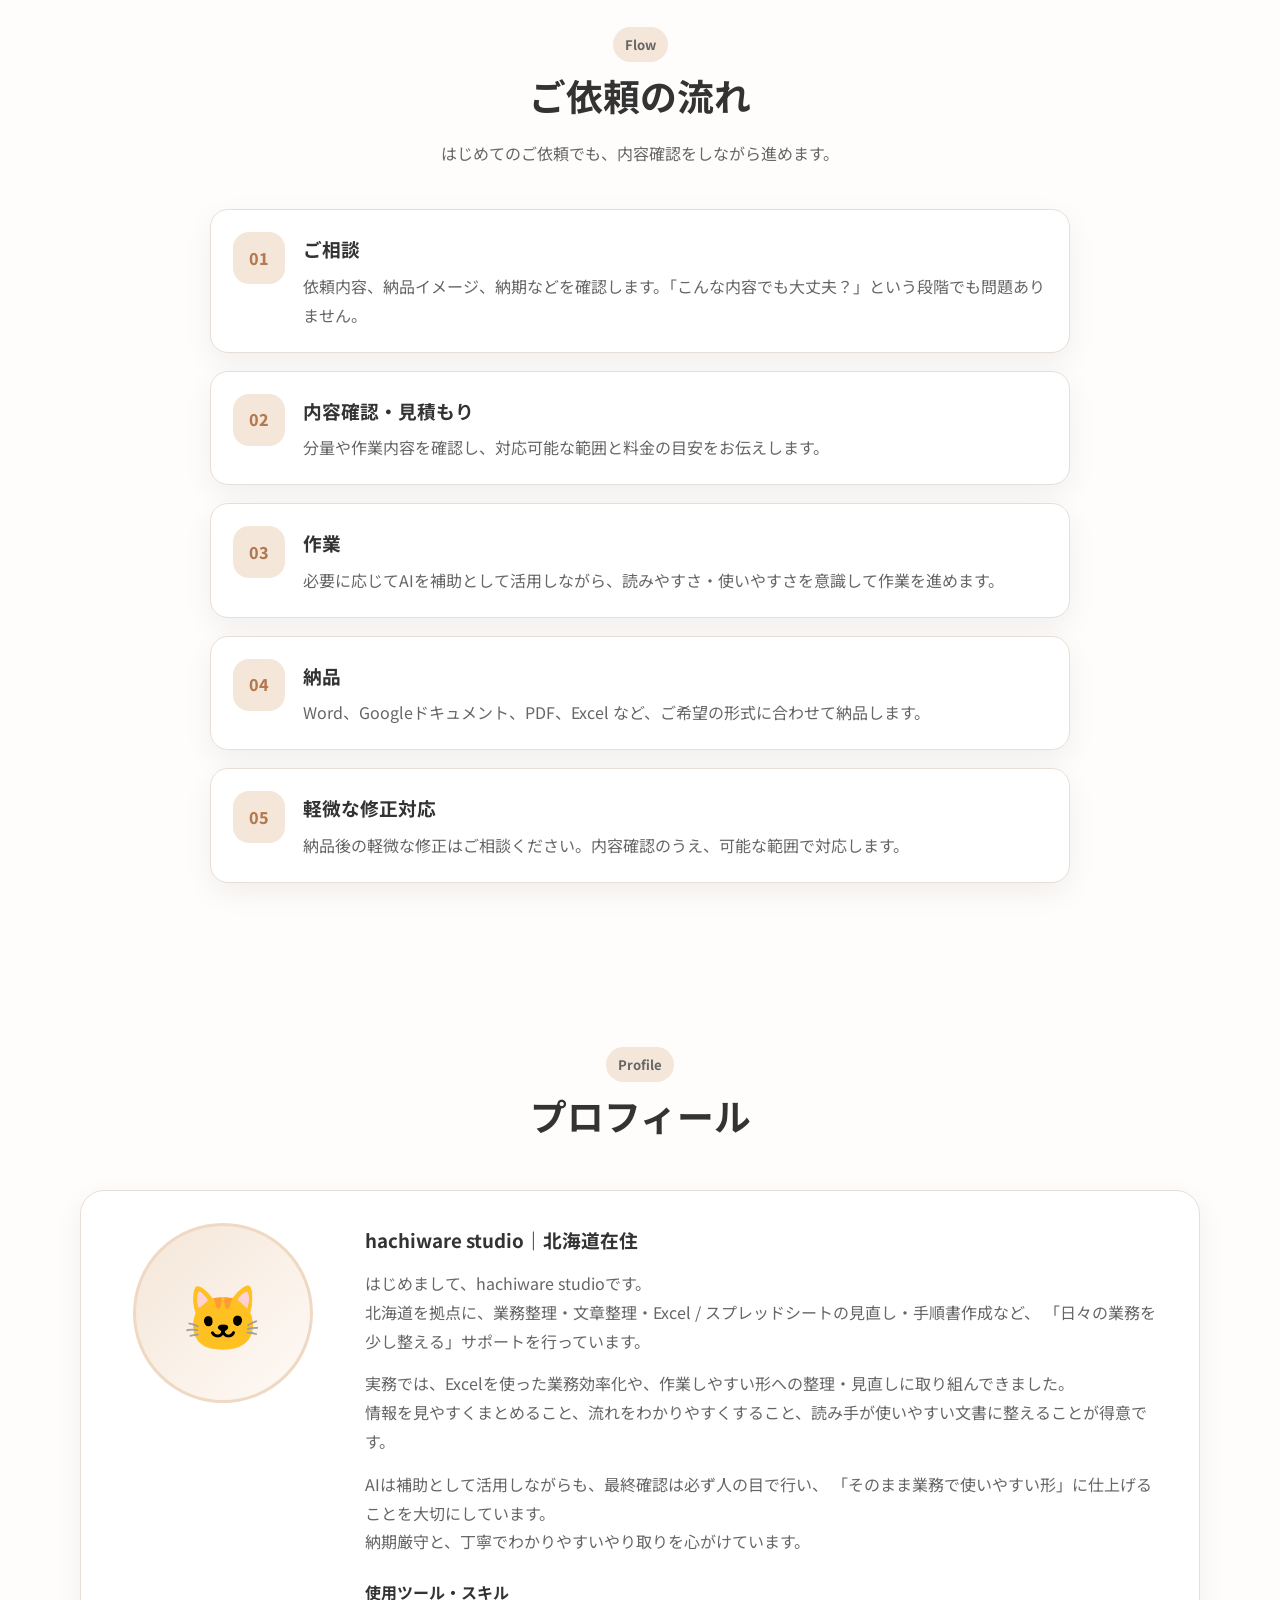
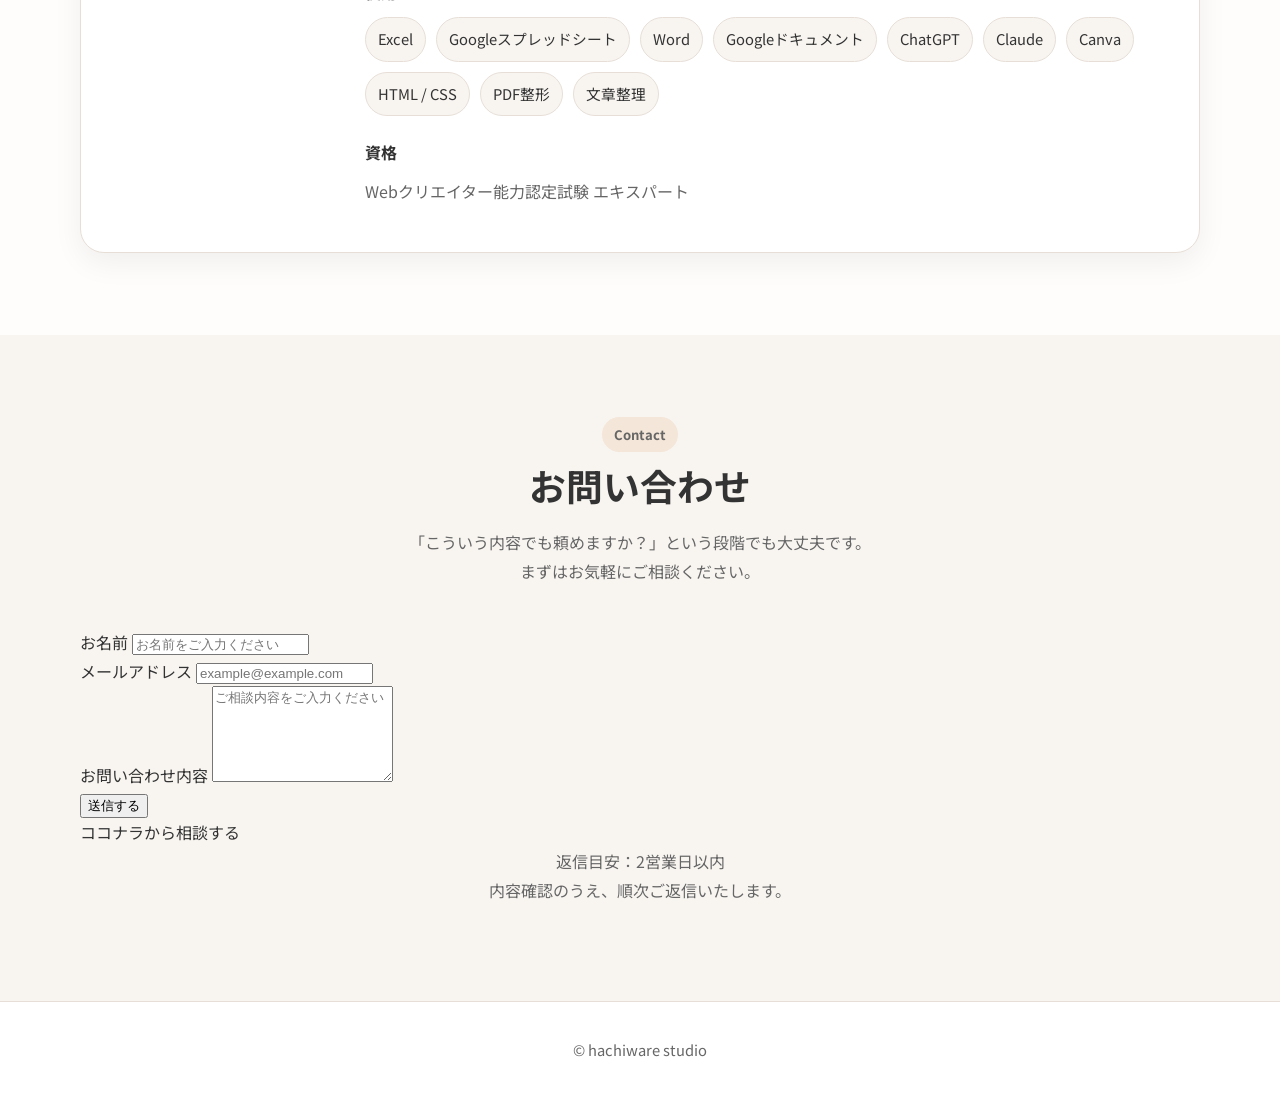
==== commit 2ee12be6: "Update index.html" ====
--- a/index.html
+++ b/index.html
@@ -429,41 +429,66 @@
       </div>
     </section>
 
-    <section id="contact" class="section contact-section bg-soft">
-      <div class="container">
-        <div class="section-heading">
-          <p class="section-label">Contact</p>
-          <h2>お問い合わせ</h2>
-          <p>
-            「こういう内容でも頼めますか？」という段階でも大丈夫です。<br>
-            まずはお気軽にご相談ください。
-          </p>
-        </div>
-
-        <div class="contact-box">
-          <a
-            href="YOUR_COCONALA_URL"
-            class="contact-button"
-            target="_blank"
-            rel="noopener noreferrer"
-          >
-            ココナラで相談する
-          </a>
-
-          <a
-            href="mailto:YOUR_EMAIL@example.com"
-            class="contact-button contact-sub"
-          >
-            メールで問い合わせる
-          </a>
-        </div>
-
-        <p class="contact-note">
-          返信目安：2営業日以内<br>
-          対応内容の確認や、ファイル形式のご相談も歓迎しています。
-        </p>
-      </div>
-    </section>
+   <section id="contact" class="section contact-section bg-soft">
+  <div class="container">
+    <div class="section-heading">
+      <p class="section-label">Contact</p>
+      <h2>お問い合わせ</h2>
+      <p>
+        「こういう内容でも頼めますか？」という段階でも大丈夫です。<br>
+        まずはお気軽にご相談ください。
+      </p>
+    </div>
+
+    <div class="contact-form-wrap">
+      <form
+        class="contact-form"
+        action="ここに前のフォーム送信先URLを入れる"
+        method="POST"
+      >
+        <div class="form-group">
+          <label for="name">お名前</label>
+          <input type="text" id="name" name="name" placeholder="お名前をご入力ください" required>
+        </div>
+
+        <div class="form-group">
+          <label for="email">メールアドレス</label>
+          <input type="email" id="email" name="email" placeholder="example@example.com" required>
+        </div>
+
+        <div class="form-group">
+          <label for="message">お問い合わせ内容</label>
+          <textarea
+            id="message"
+            name="message"
+            rows="6"
+            placeholder="ご相談内容をご入力ください"
+            required
+          ></textarea>
+        </div>
+
+        <button type="submit" class="contact-submit">送信する</button>
+      </form>
+    </div>
+
+    <div class="contact-links">
+      <a
+        href="YOUR_COCONALA_URL"
+        class="contact-link-button"
+        target="_blank"
+        rel="noopener noreferrer"
+      >
+        ココナラから相談する
+      </a>
+    </div>
+
+    <p class="contact-note">
+      返信目安：2営業日以内<br>
+      内容確認のうえ、順次ご返信いたします。
+    </p>
+  </div>
+</section>
+
   </main>
 
   <footer class="site-footer">
--- a/style.css
+++ b/style.css
@@ -102,7 +102,7 @@
 
 .hero-inner {
   display: grid;
-  grid-template-columns: 1.15fr 0.85fr;
+  grid-template-columns: 1.12fr 0.88fr;
   gap: 40px;
   align-items: center;
 }
@@ -121,7 +121,7 @@
 
 .hero h1 {
   margin: 0 0 18px;
-  font-size: clamp(2rem, 4vw, 3.2rem);
+  font-size: clamp(2rem, 4vw, 3.1rem);
   line-height: 1.35;
   letter-spacing: 0.01em;
 }
@@ -183,7 +183,7 @@
 }
 
 .hero-card {
-  background: rgba(255, 255, 255, 0.82);
+  background: rgba(255, 255, 255, 0.85);
   border: 1px solid rgba(231, 223, 215, 0.8);
   border-radius: 28px;
   padding: 28px;
@@ -372,6 +372,10 @@
   color: var(--subtext);
 }
 
+.sample-body strong {
+  color: var(--text);
+}
+
 .sample-meta {
   font-size: 0.92rem;
   color: var(--primary-dark) !important;
@@ -394,10 +398,23 @@
 }
 
 .price {
-  margin: 0;
+  margin: 0 0 8px;
   font-size: 1.15rem;
   font-weight: 800;
   color: var(--primary-dark);
+}
+
+.price-note {
+  margin: 0;
+  color: var(--subtext);
+  font-size: 0.92rem;
+}
+
+.pricing-caption {
+  text-align: center;
+  margin-top: 24px;
+  color: var(--subtext);
+  font-size: 0.95rem;
 }
 
 /* flow */
@@ -508,6 +525,7 @@
   justify-content: center;
   gap: 14px;
   flex-wrap: wrap;
+  margin-bottom: 18px;
 }
 
 .contact-button {
@@ -538,6 +556,12 @@
   background: #fff;
 }
 
+.contact-note {
+  text-align: center;
+  color: var(--subtext);
+  margin: 0;
+}
+
 /* footer */
 .site-footer {
   border-top: 1px solid var(--line);
@@ -611,4 +635,3 @@
     font-size: 3rem;
   }
 }
-
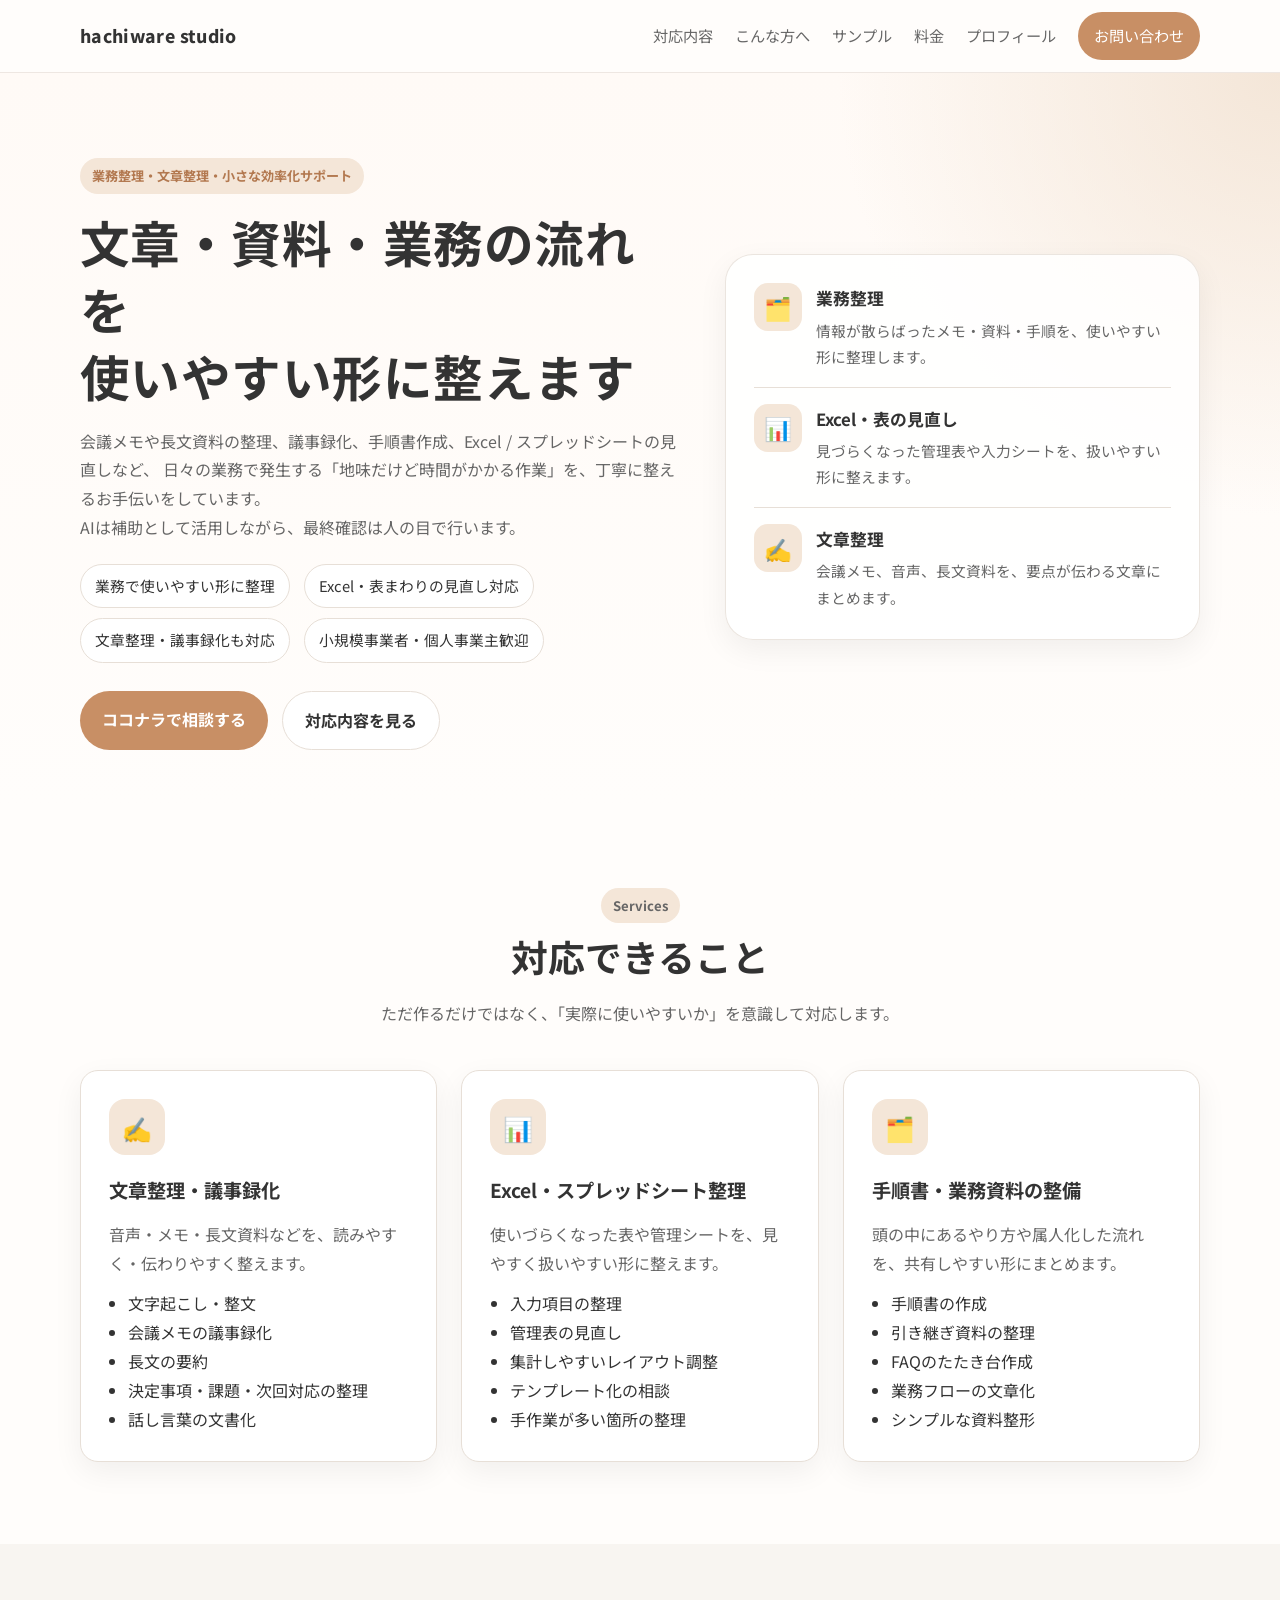
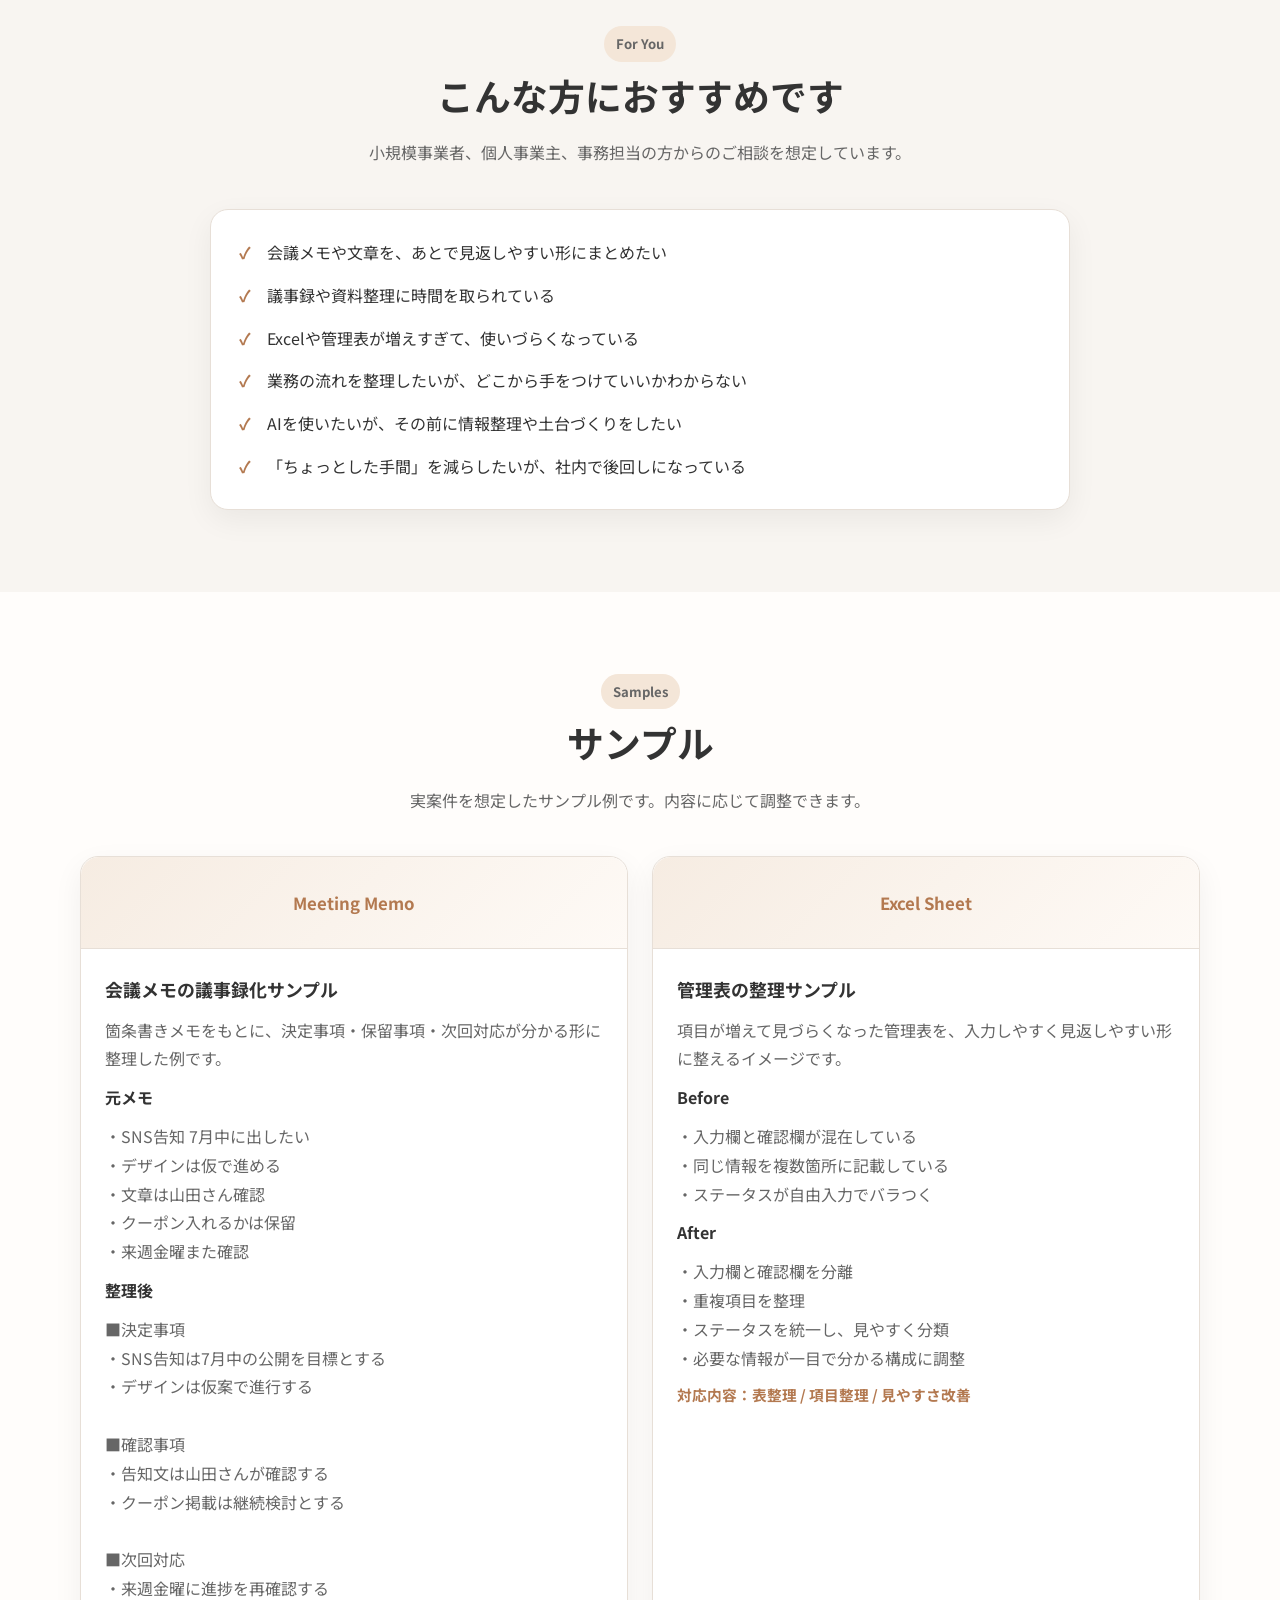
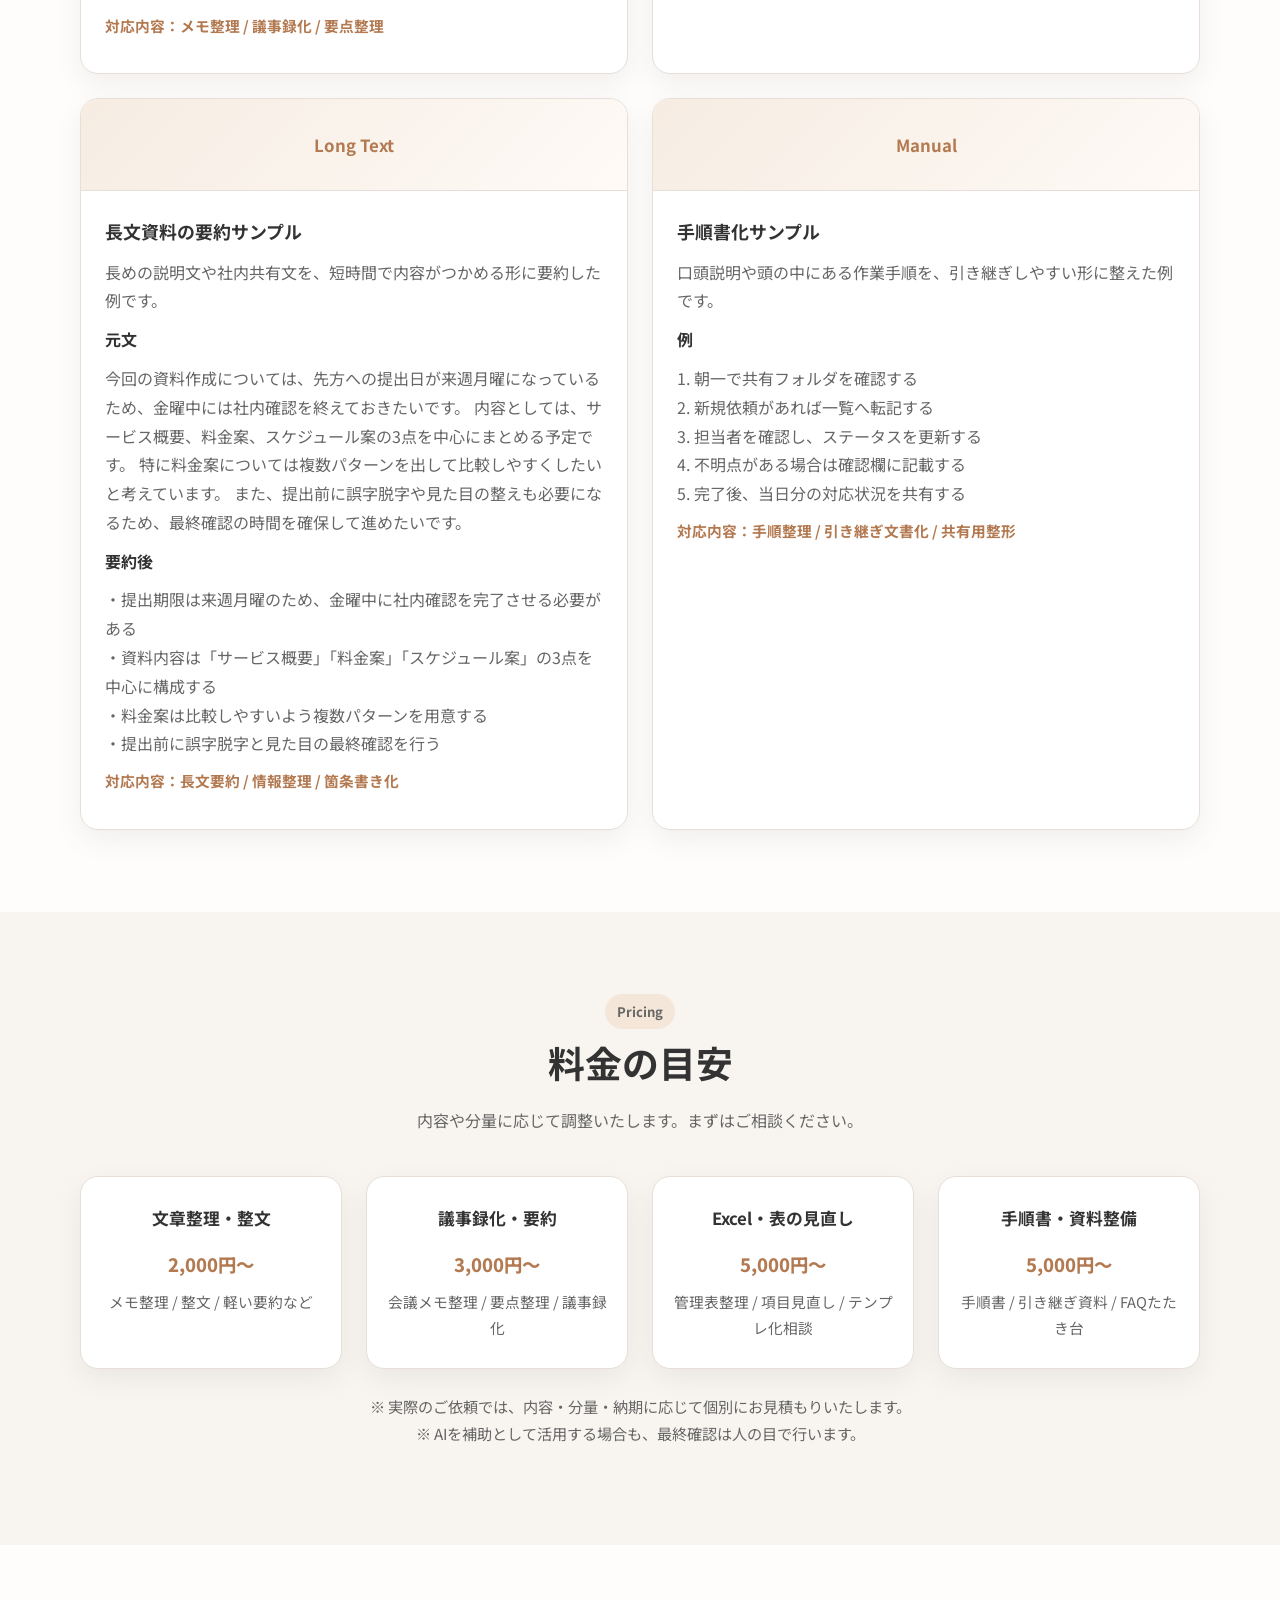
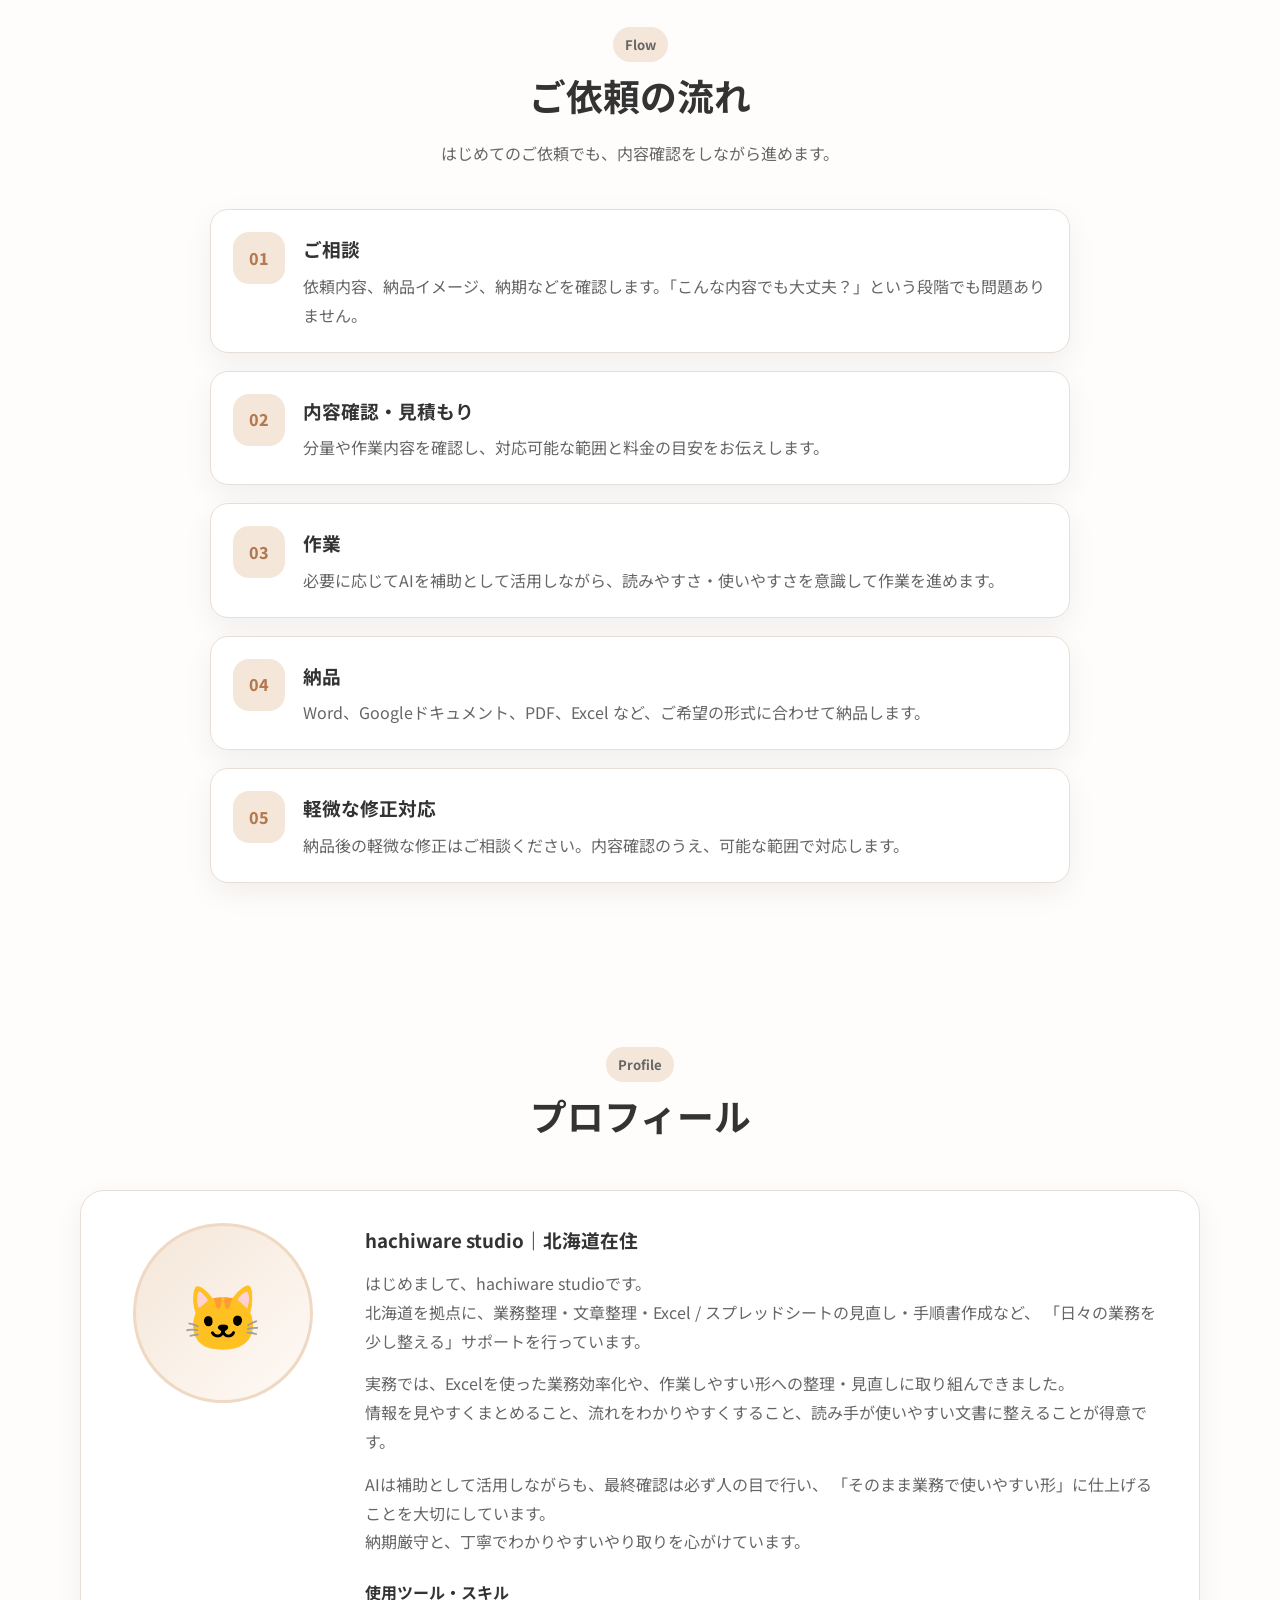
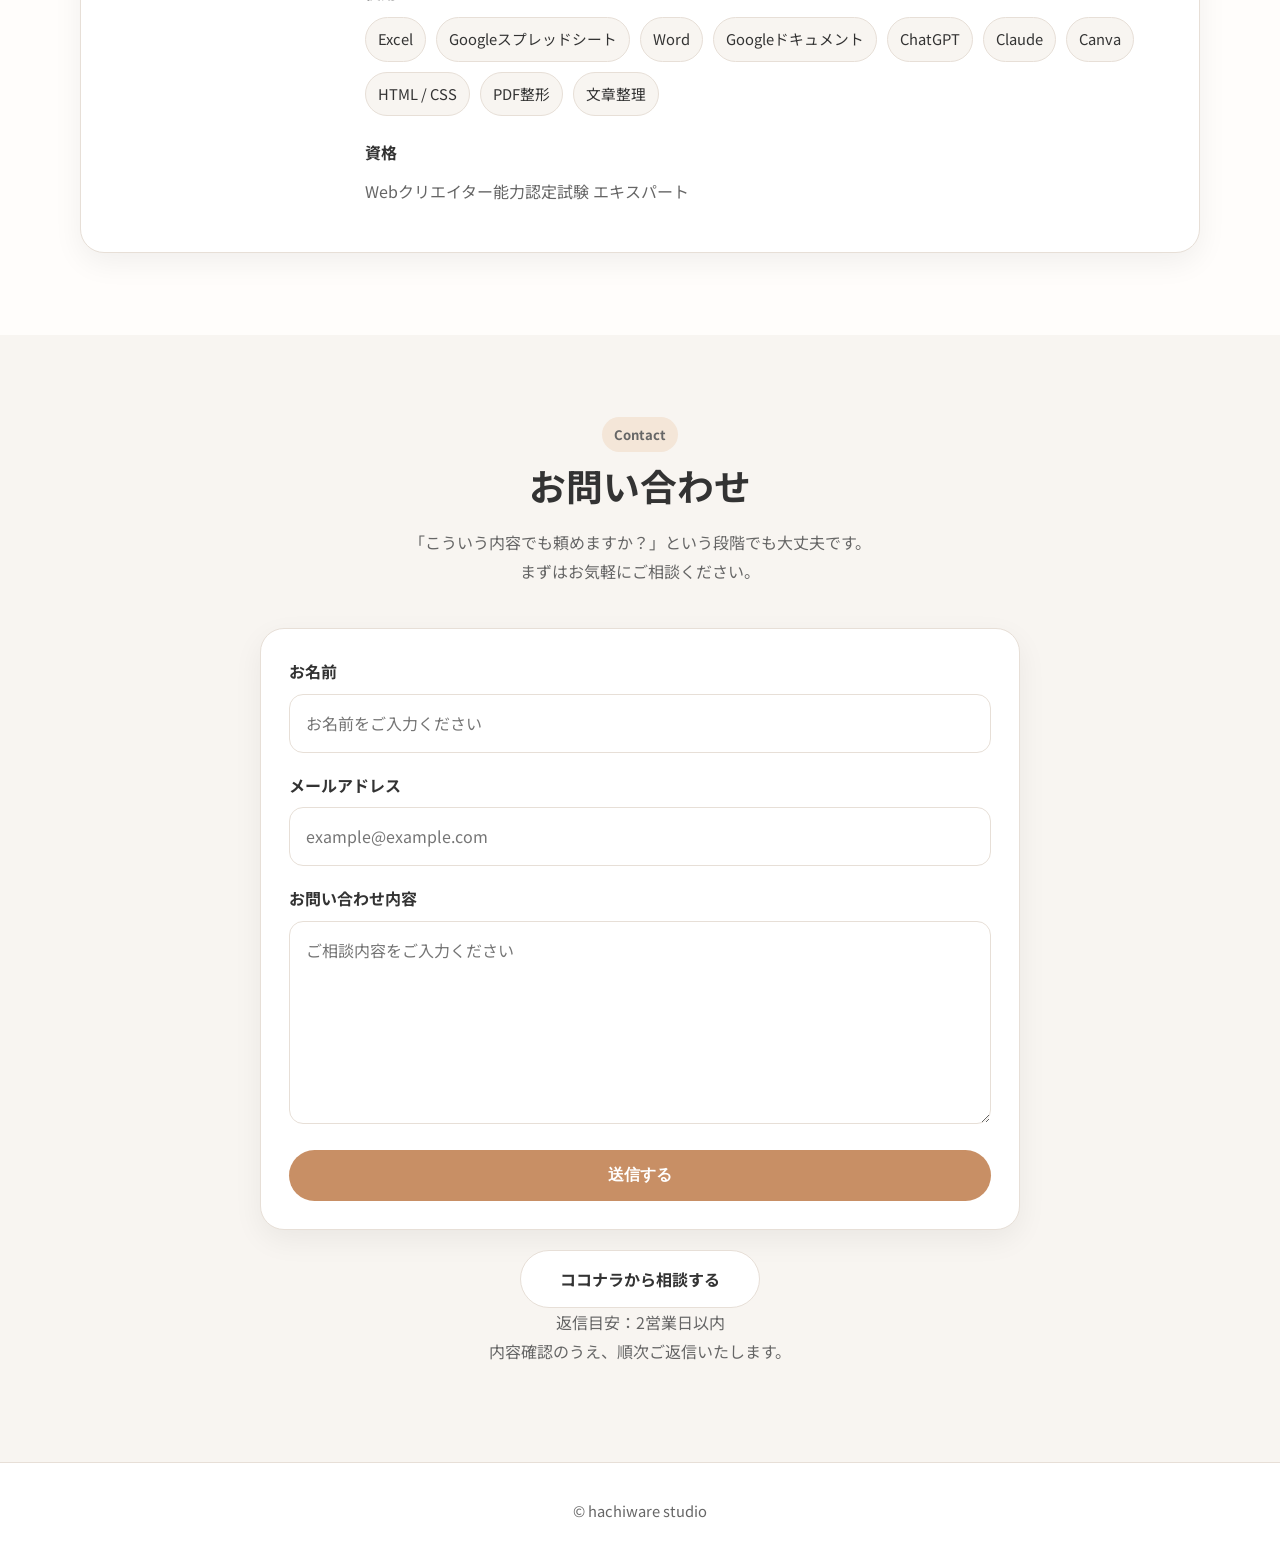
==== commit 0d2c0e5e: "Update index.html" ====
--- a/index.html
+++ b/index.html
@@ -443,7 +443,7 @@
     <div class="contact-form-wrap">
       <form
         class="contact-form"
-        action="ここに前のフォーム送信先URLを入れる"
+        action="https://docs.google.com/forms/d/1jyUgOfGuMaqYVki57OM70qaErUz5030j3pU0QG4-qOE/edit"
         method="POST"
       >
         <div class="form-group">
--- a/style.css
+++ b/style.css
@@ -635,3 +635,87 @@
     font-size: 3rem;
   }
 }
+.contact-form-wrap {
+  max-width: 760px;
+  margin: 0 auto 20px;
+}
+
+.contact-form {
+  background: #fff;
+  border: 1px solid var(--line);
+  border-radius: 24px;
+  padding: 28px;
+  box-shadow: var(--shadow);
+}
+
+.form-group {
+  margin-bottom: 18px;
+}
+
+.form-group label {
+  display: block;
+  font-weight: 700;
+  margin-bottom: 8px;
+  color: var(--text);
+}
+
+.form-group input,
+.form-group textarea {
+  width: 100%;
+  border: 1px solid var(--line);
+  border-radius: 14px;
+  padding: 14px 16px;
+  font: inherit;
+  color: var(--text);
+  background: #fff;
+  transition: border-color 0.2s, box-shadow 0.2s;
+}
+
+.form-group input:focus,
+.form-group textarea:focus {
+  outline: none;
+  border-color: var(--primary);
+  box-shadow: 0 0 0 4px rgba(200, 143, 101, 0.12);
+}
+
+.contact-submit {
+  display: inline-block;
+  width: 100%;
+  border: none;
+  border-radius: 999px;
+  padding: 15px 22px;
+  background: var(--primary);
+  color: #fff;
+  font-weight: 700;
+  font-size: 1rem;
+  cursor: pointer;
+  transition: 0.2s;
+}
+
+.contact-submit:hover {
+  background: var(--primary-dark);
+}
+
+.contact-links {
+  display: flex;
+  justify-content: center;
+  margin-top: 8px;
+}
+
+.contact-link-button {
+  display: inline-block;
+  min-width: 240px;
+  text-align: center;
+  padding: 14px 22px;
+  border-radius: 999px;
+  background: #fff;
+  border: 1px solid var(--line);
+  color: var(--text);
+  font-weight: 700;
+  transition: 0.2s;
+}
+
+.contact-link-button:hover {
+  border-color: var(--primary);
+  color: var(--primary-dark);
+}
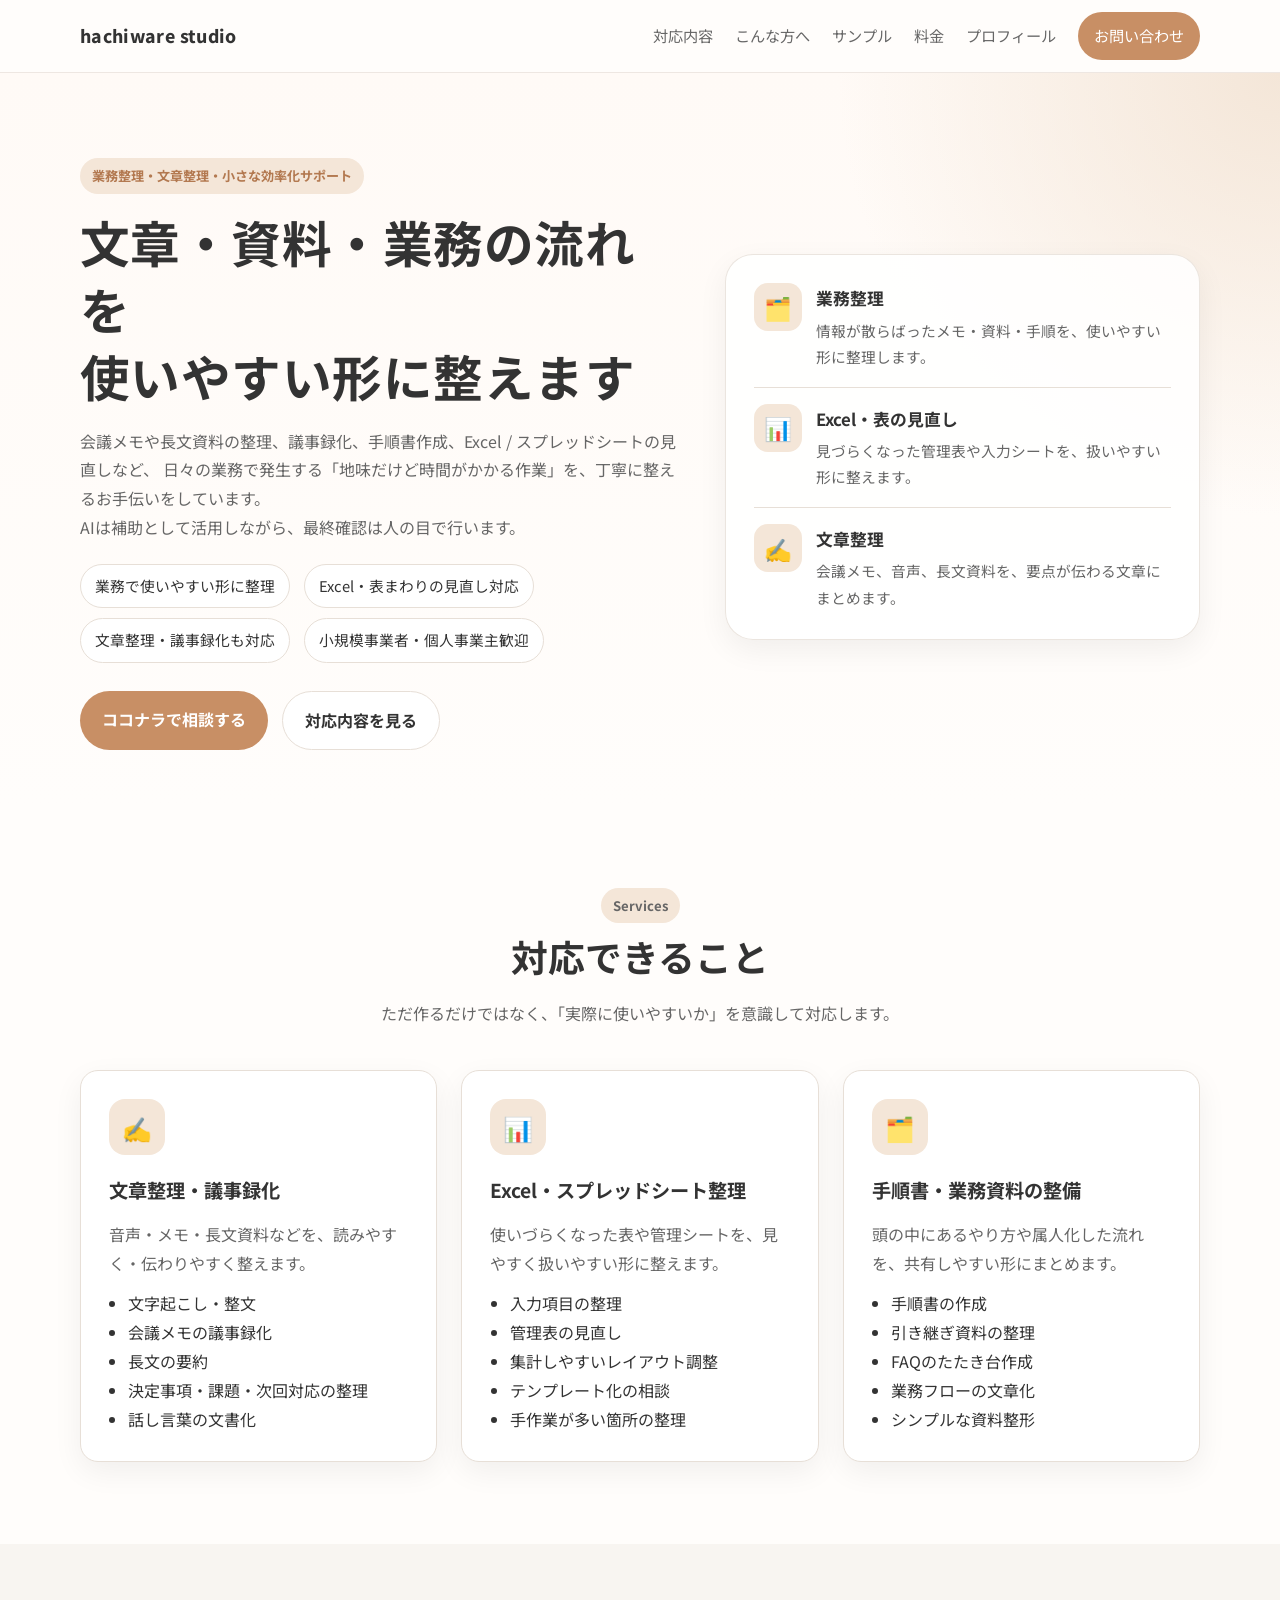
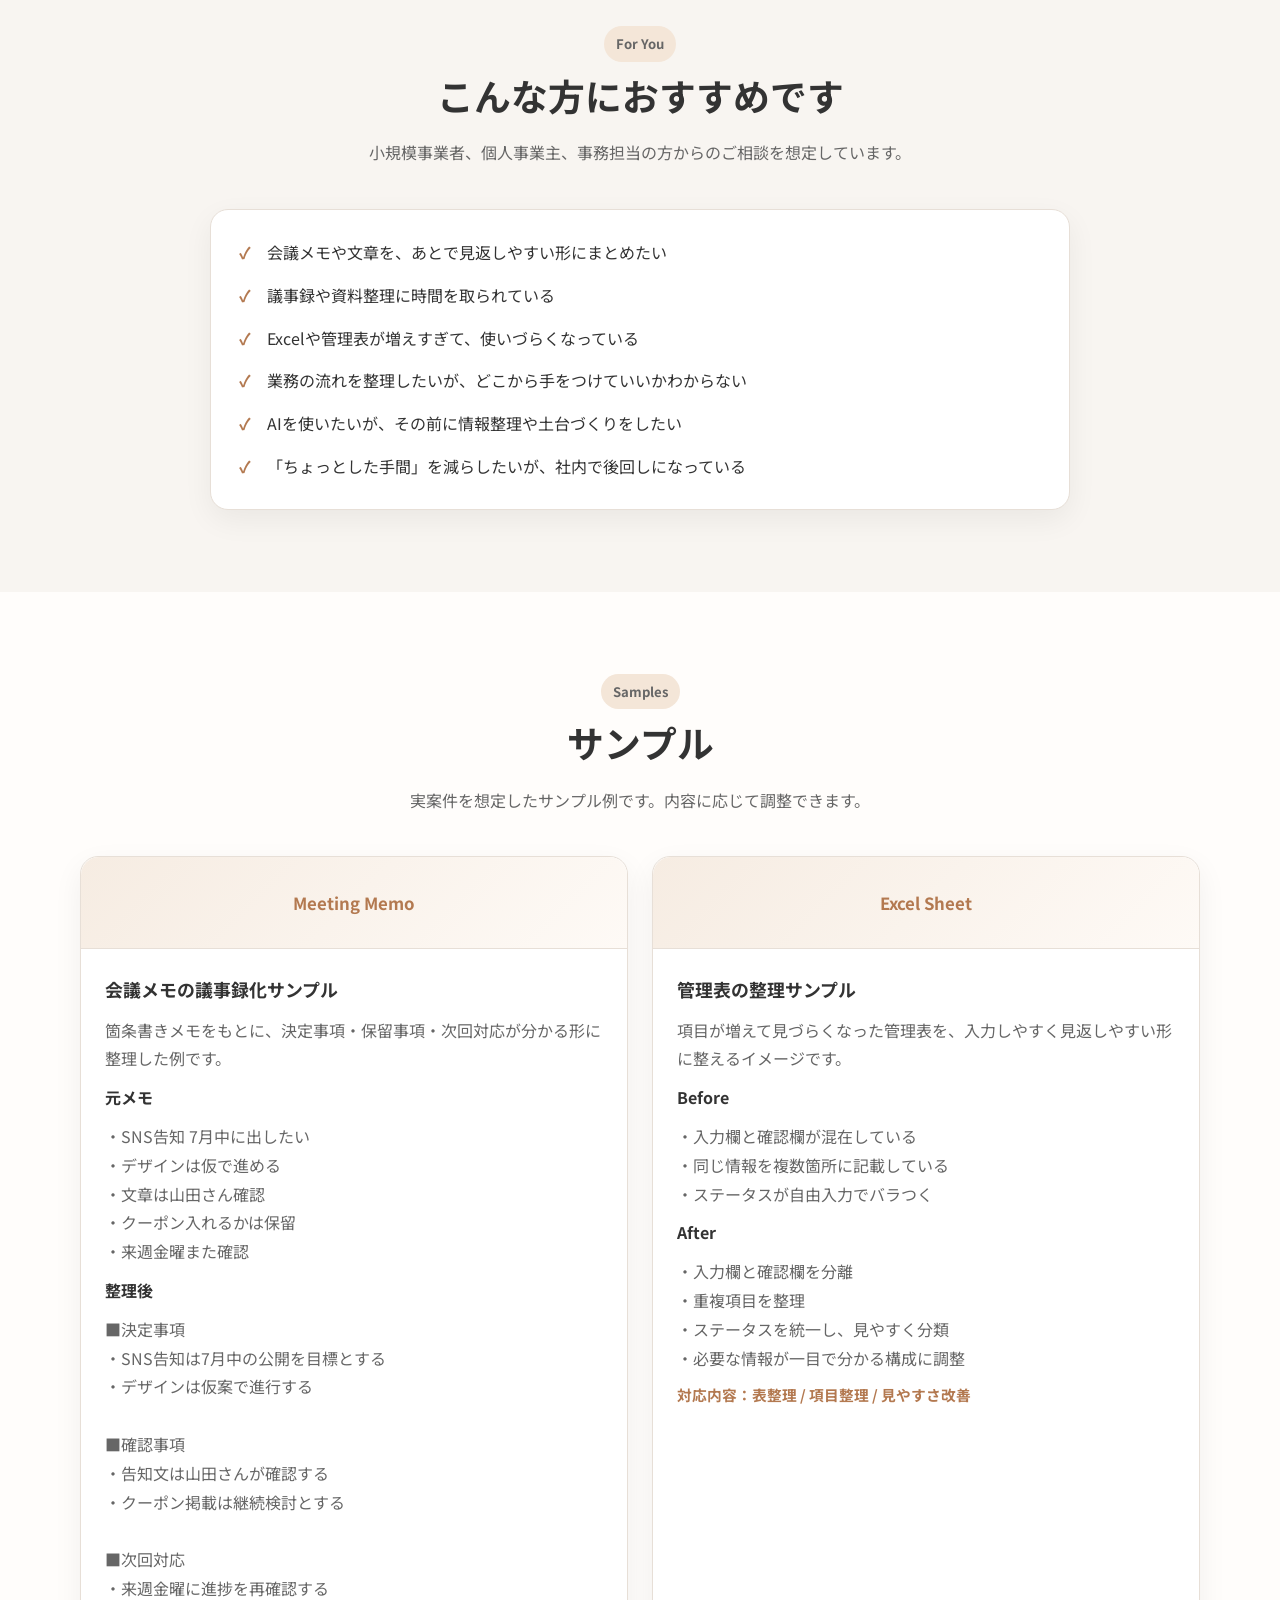
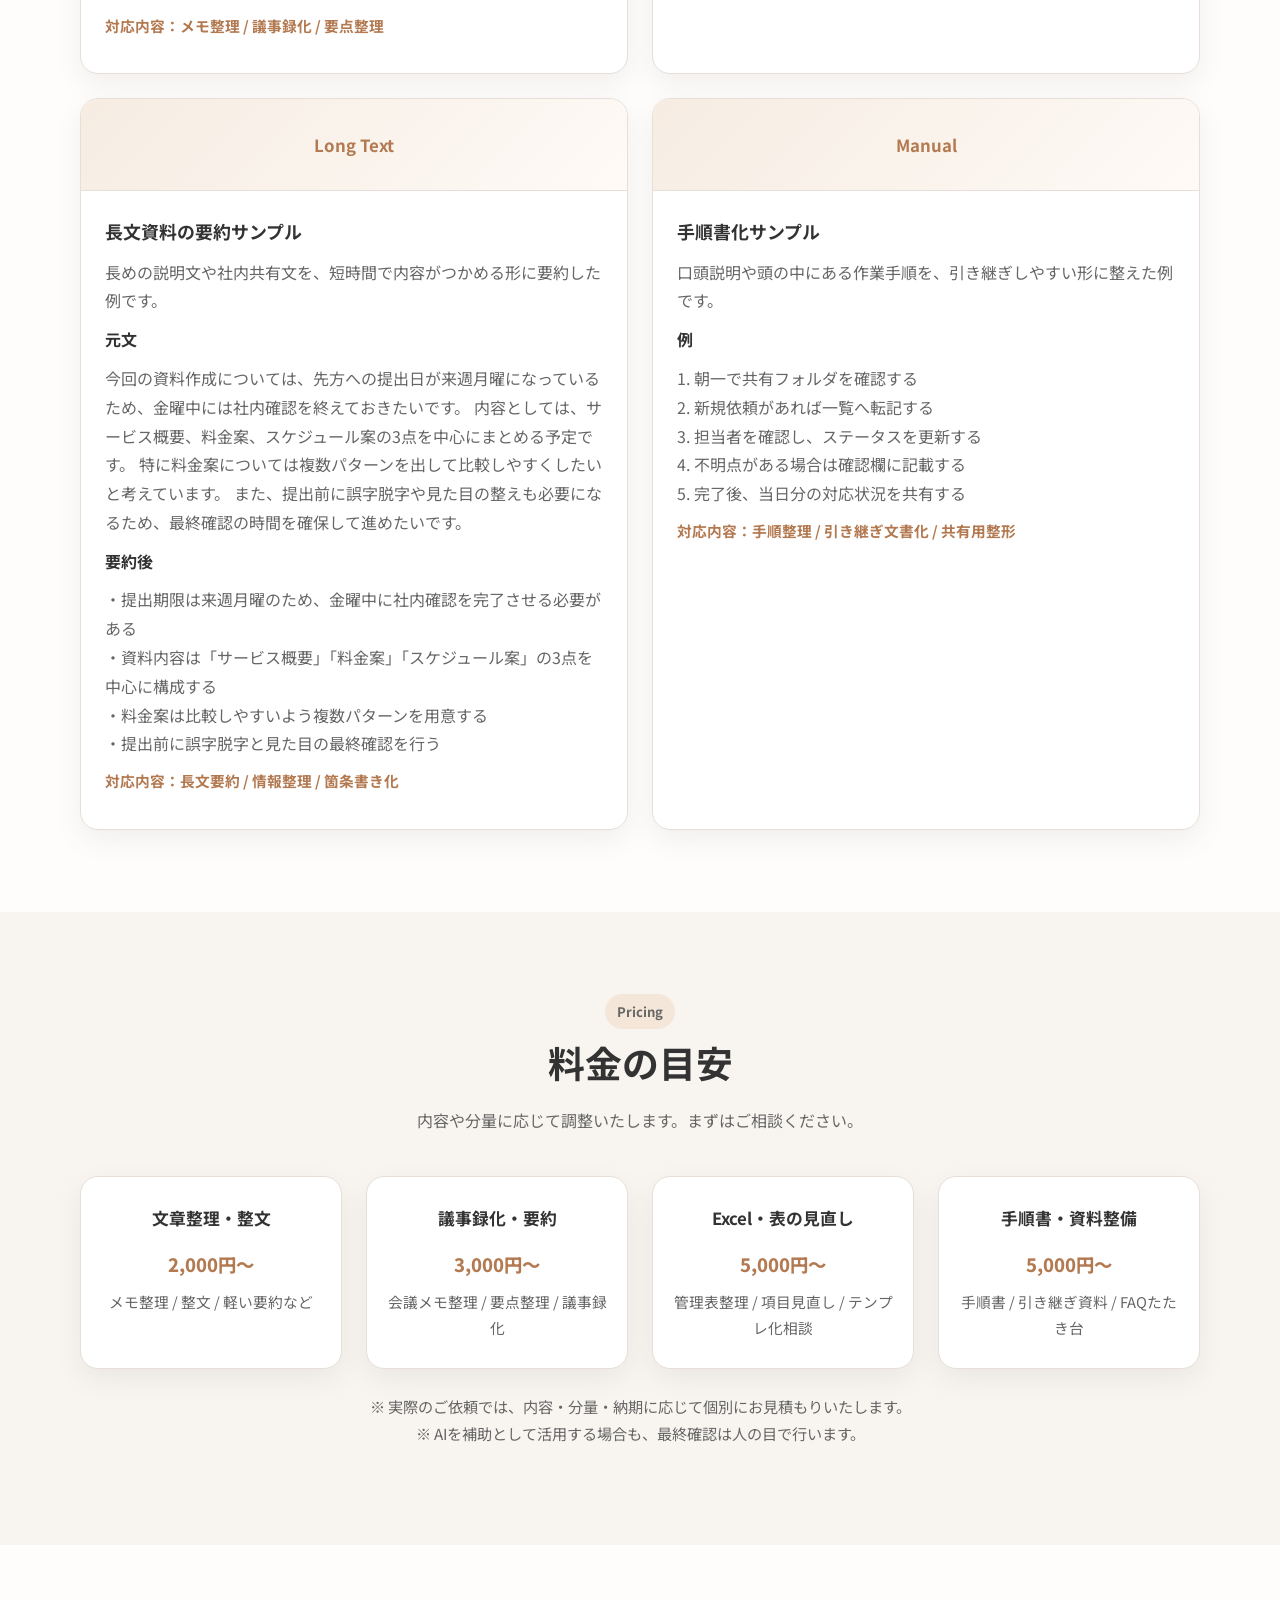
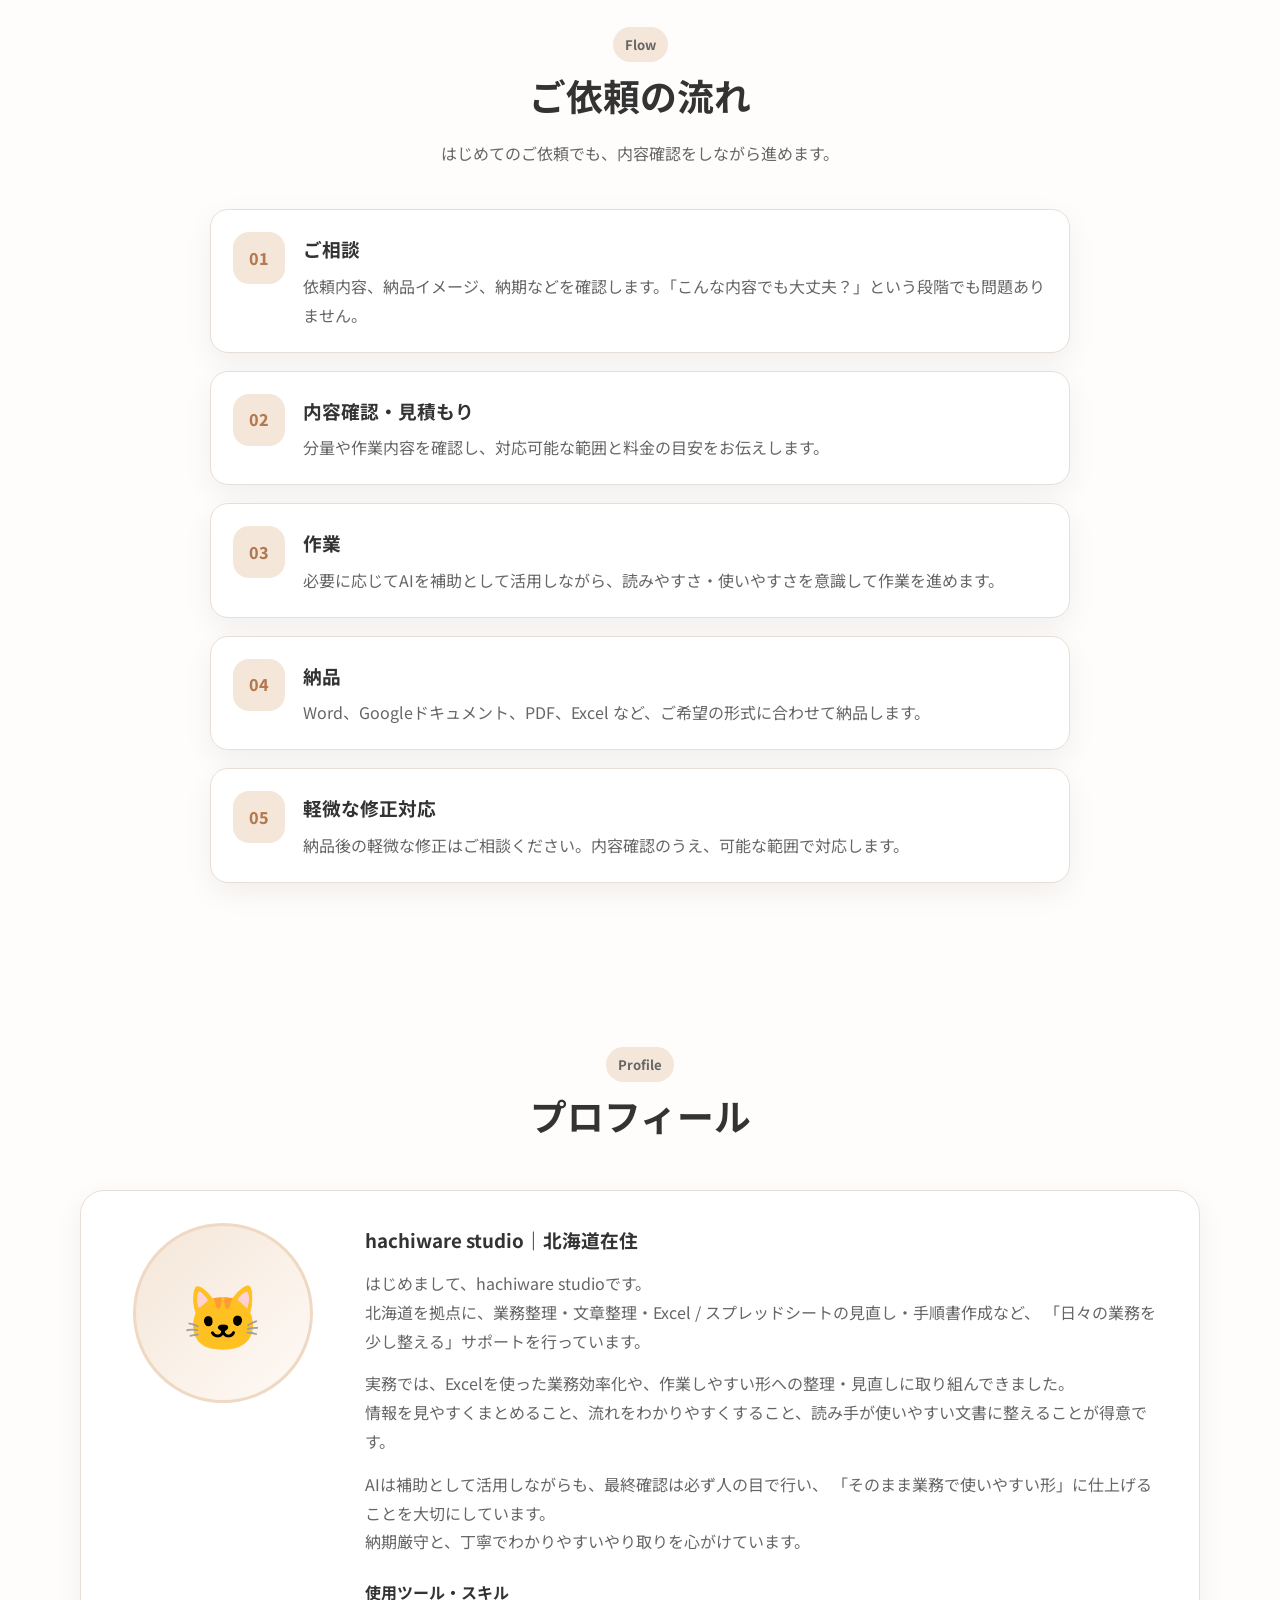
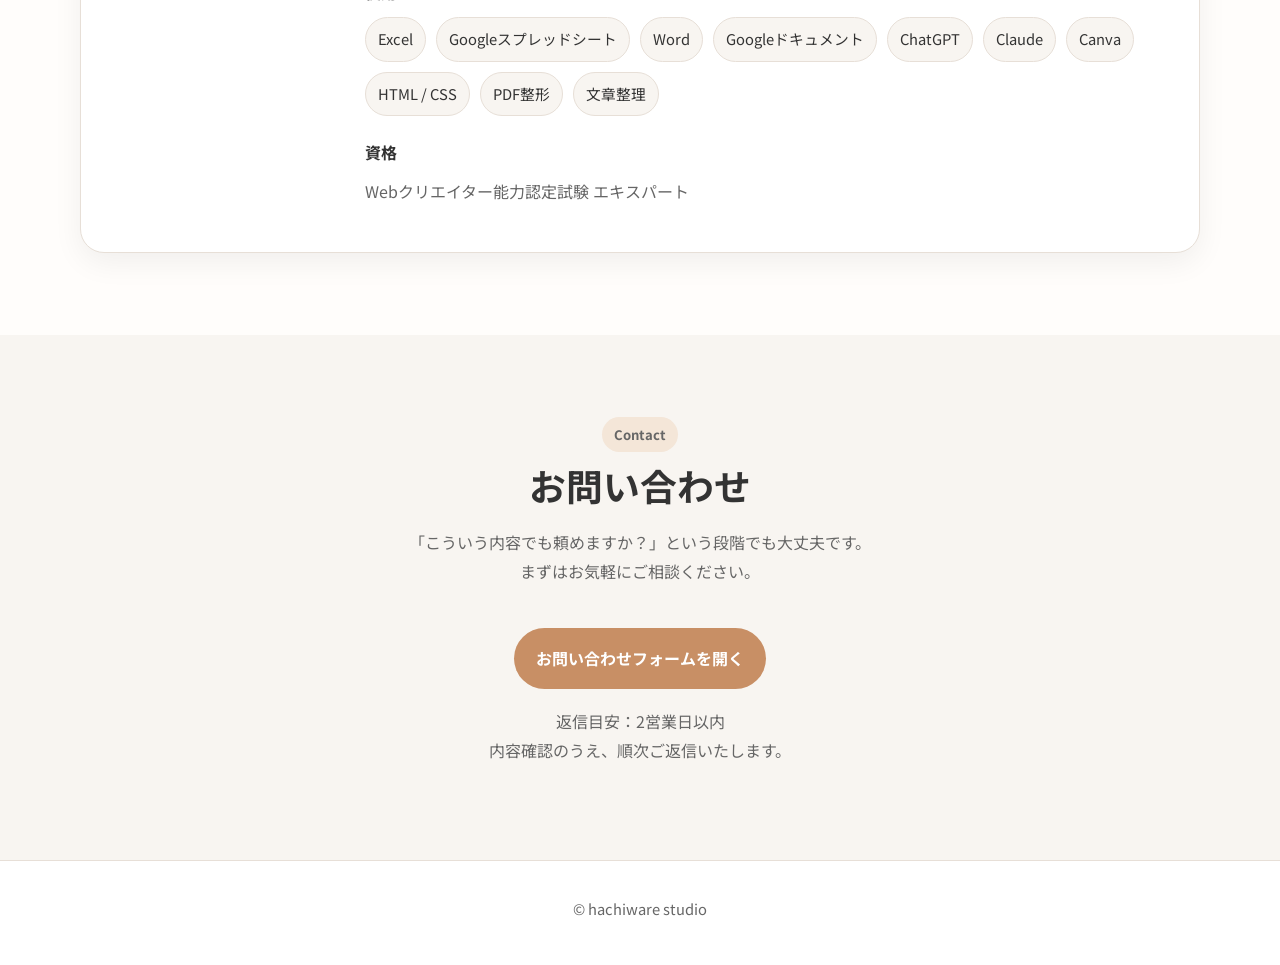
==== commit 6cfc516e: "Update index.html" ====
--- a/index.html
+++ b/index.html
@@ -429,7 +429,7 @@
       </div>
     </section>
 
-   <section id="contact" class="section contact-section bg-soft">
+  <section id="contact" class="section contact-section bg-soft">
   <div class="container">
     <div class="section-heading">
       <p class="section-label">Contact</p>
@@ -440,45 +440,14 @@
       </p>
     </div>
 
-    <div class="contact-form-wrap">
-      <form
-        class="contact-form"
-        action="https://docs.google.com/forms/d/1jyUgOfGuMaqYVki57OM70qaErUz5030j3pU0QG4-qOE/edit"
-        method="POST"
-      >
-        <div class="form-group">
-          <label for="name">お名前</label>
-          <input type="text" id="name" name="name" placeholder="お名前をご入力ください" required>
-        </div>
-
-        <div class="form-group">
-          <label for="email">メールアドレス</label>
-          <input type="email" id="email" name="email" placeholder="example@example.com" required>
-        </div>
-
-        <div class="form-group">
-          <label for="message">お問い合わせ内容</label>
-          <textarea
-            id="message"
-            name="message"
-            rows="6"
-            placeholder="ご相談内容をご入力ください"
-            required
-          ></textarea>
-        </div>
-
-        <button type="submit" class="contact-submit">送信する</button>
-      </form>
-    </div>
-
-    <div class="contact-links">
+    <div class="contact-box">
       <a
-        href="YOUR_COCONALA_URL"
-        class="contact-link-button"
+        href="https://forms.gle/3S1EY8t7NGxSbX6K9"
+        class="contact-button"
         target="_blank"
         rel="noopener noreferrer"
       >
-        ココナラから相談する
+        お問い合わせフォームを開く
       </a>
     </div>
 
@@ -488,6 +457,7 @@
     </p>
   </div>
 </section>
+
 
   </main>
 
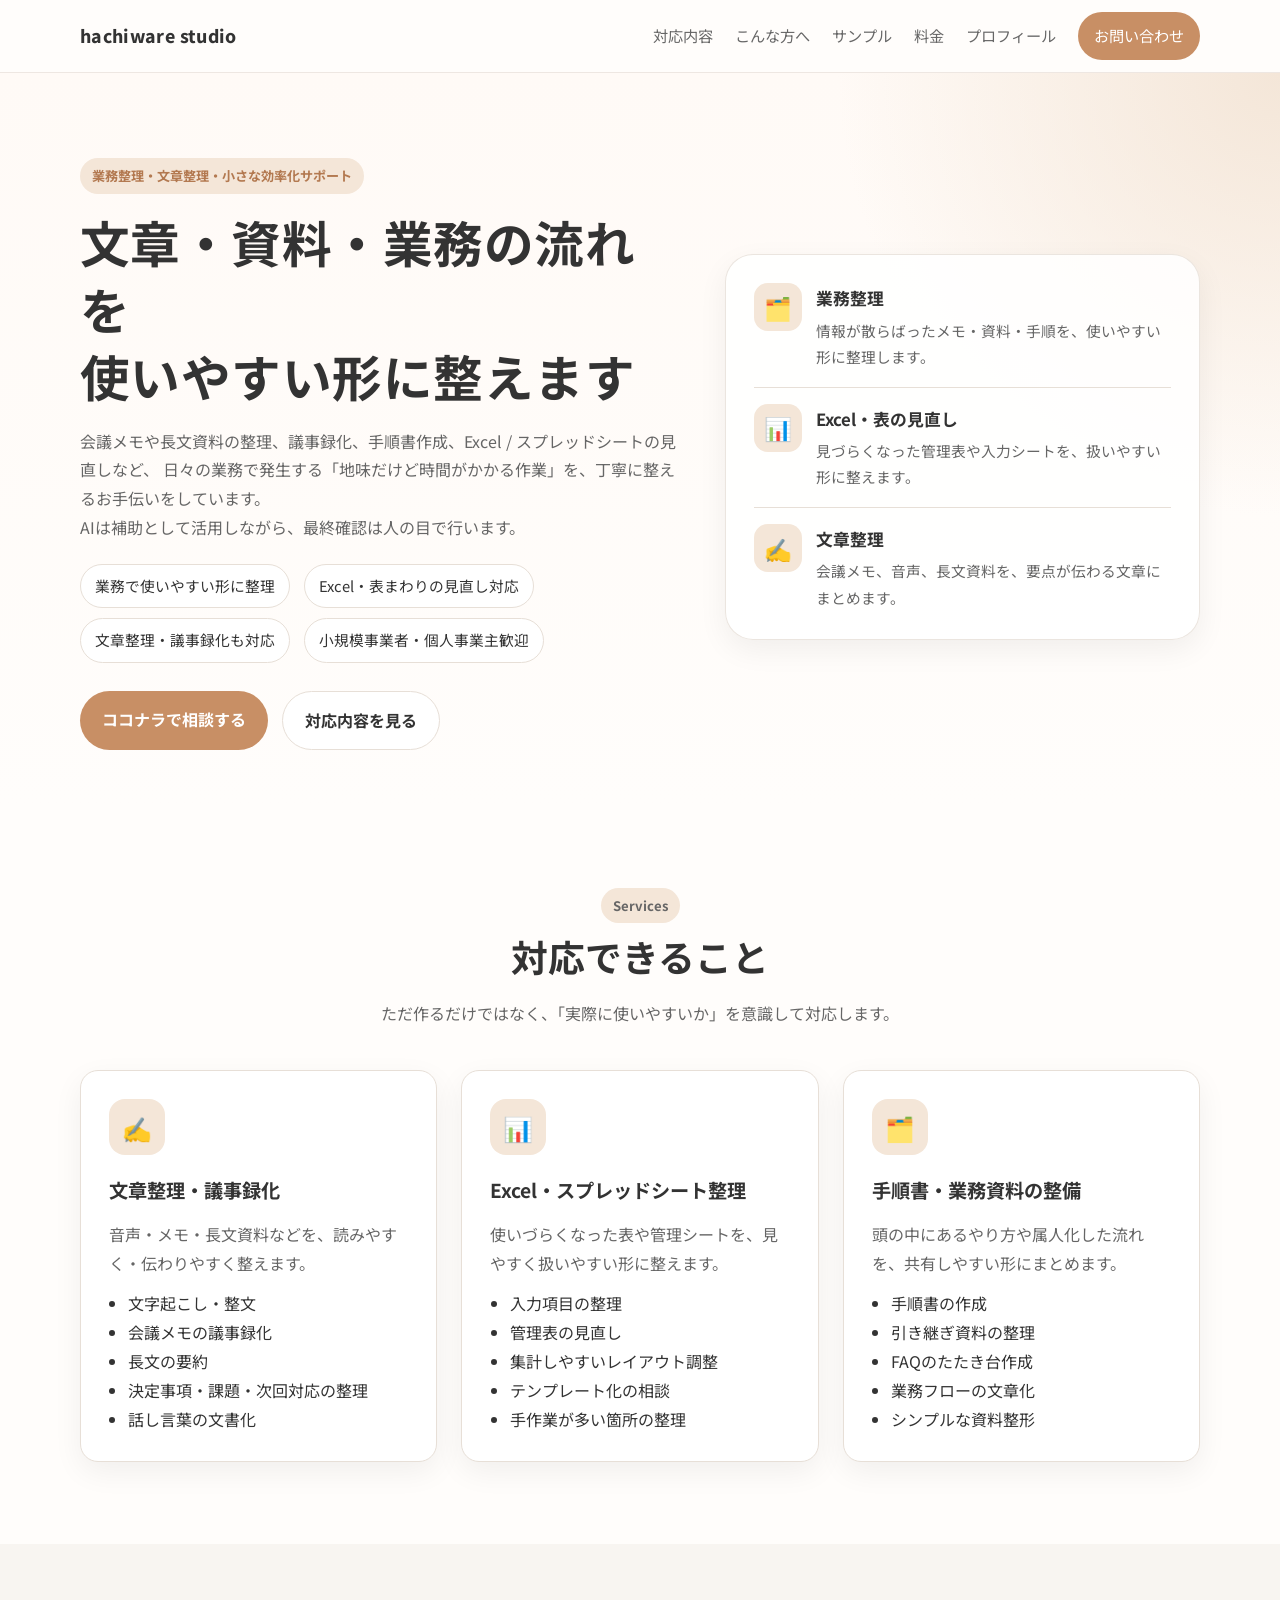
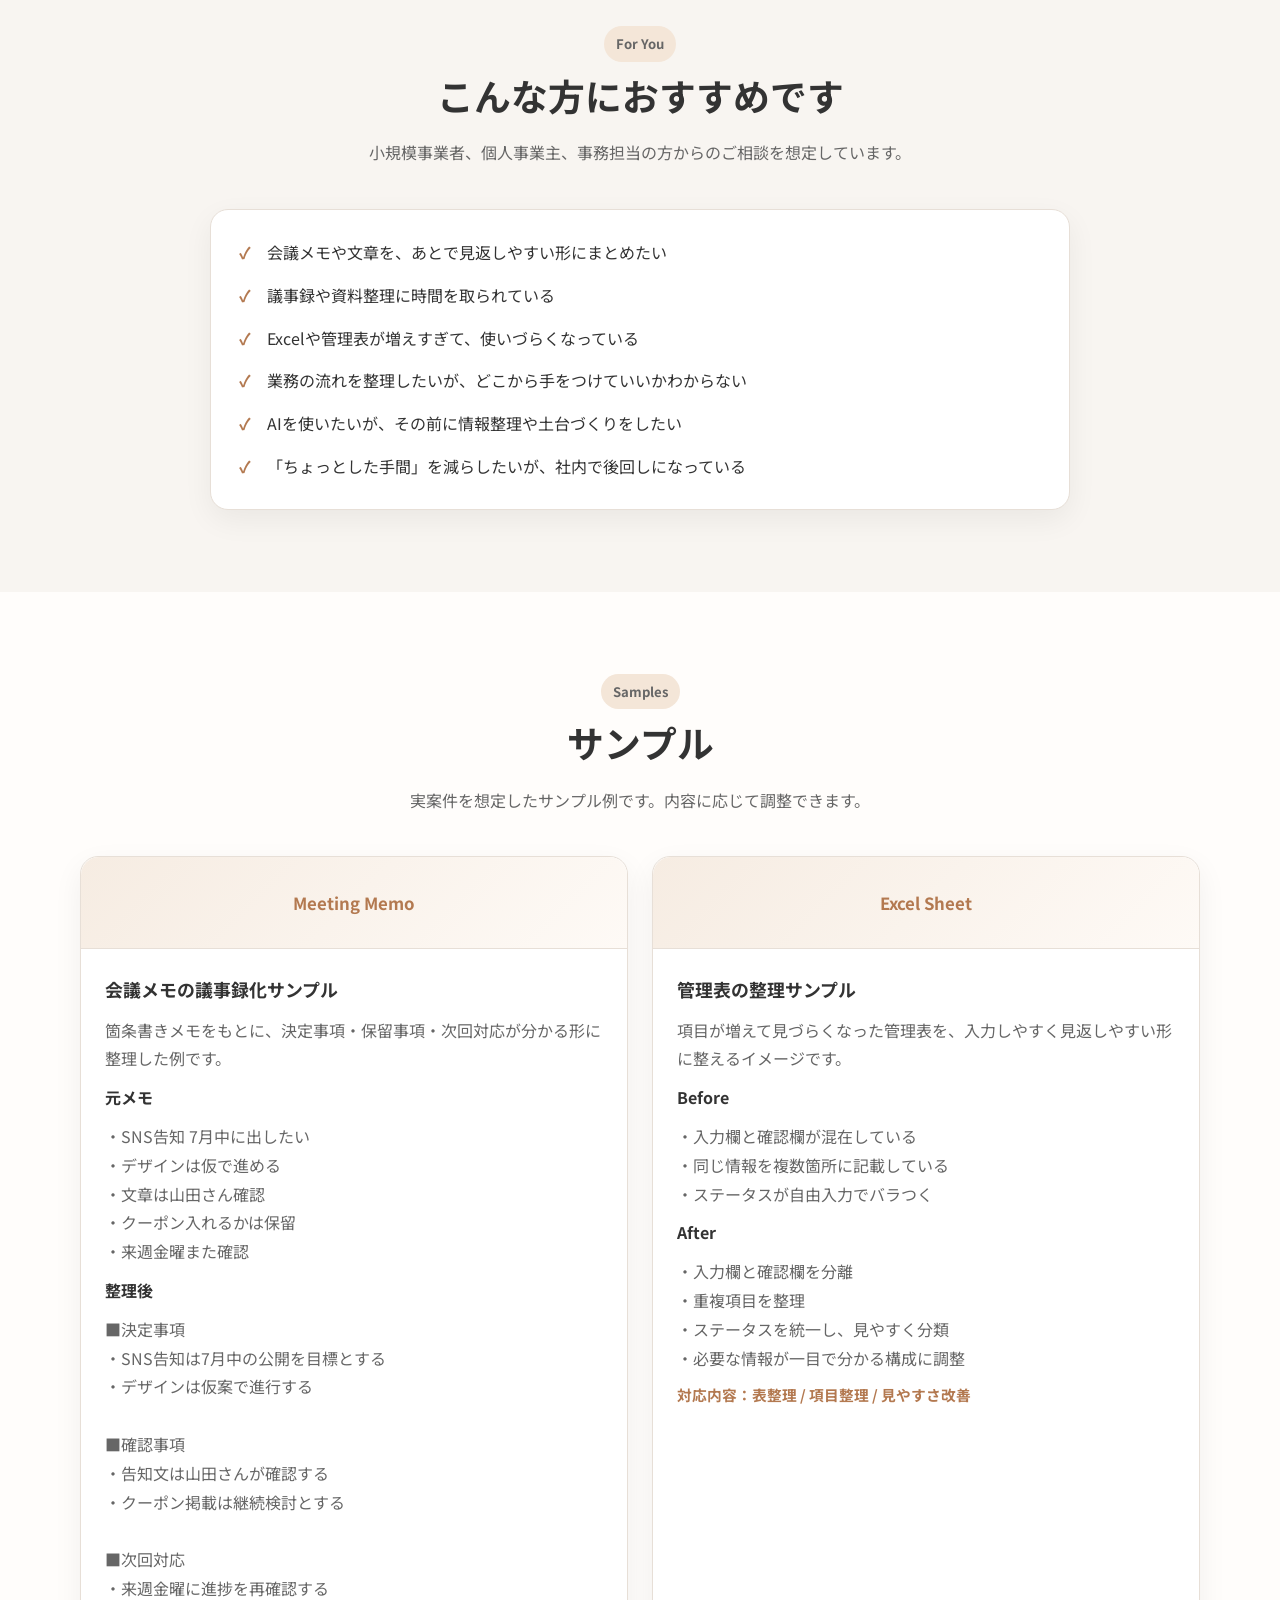
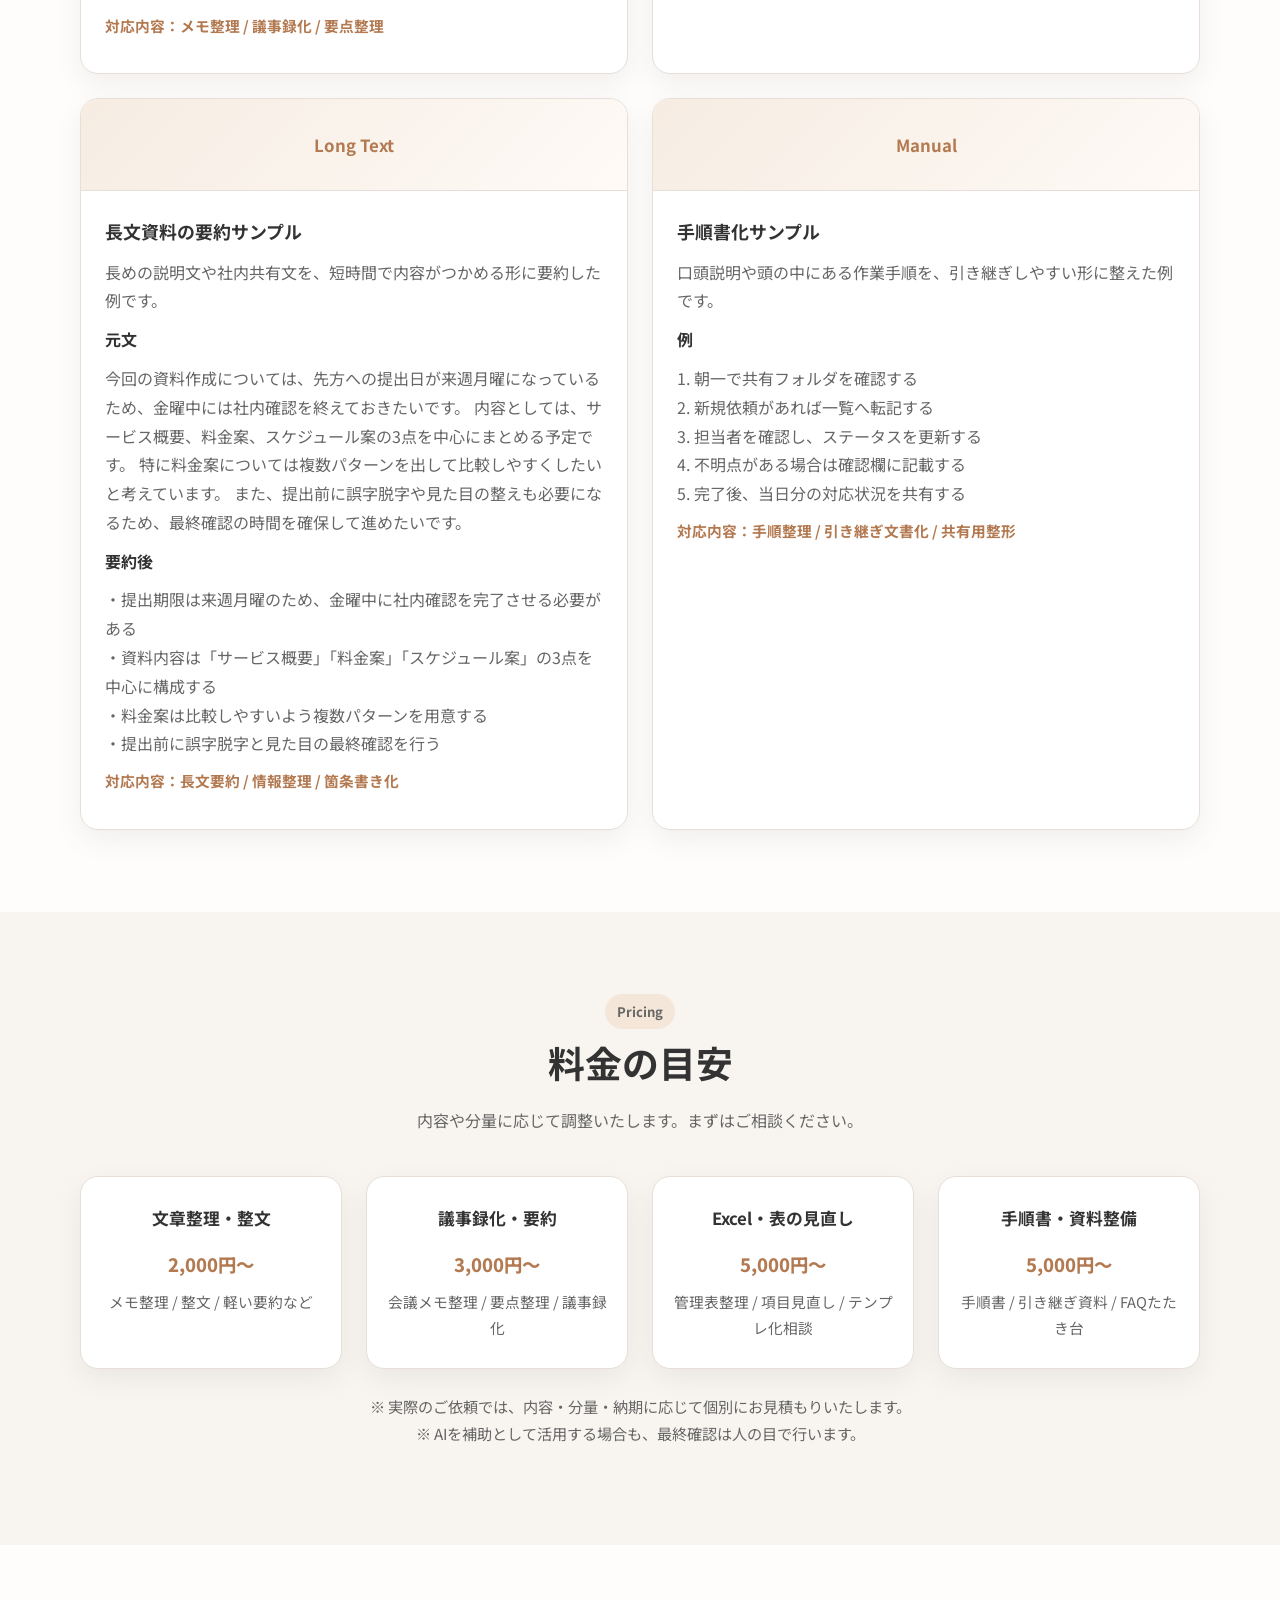
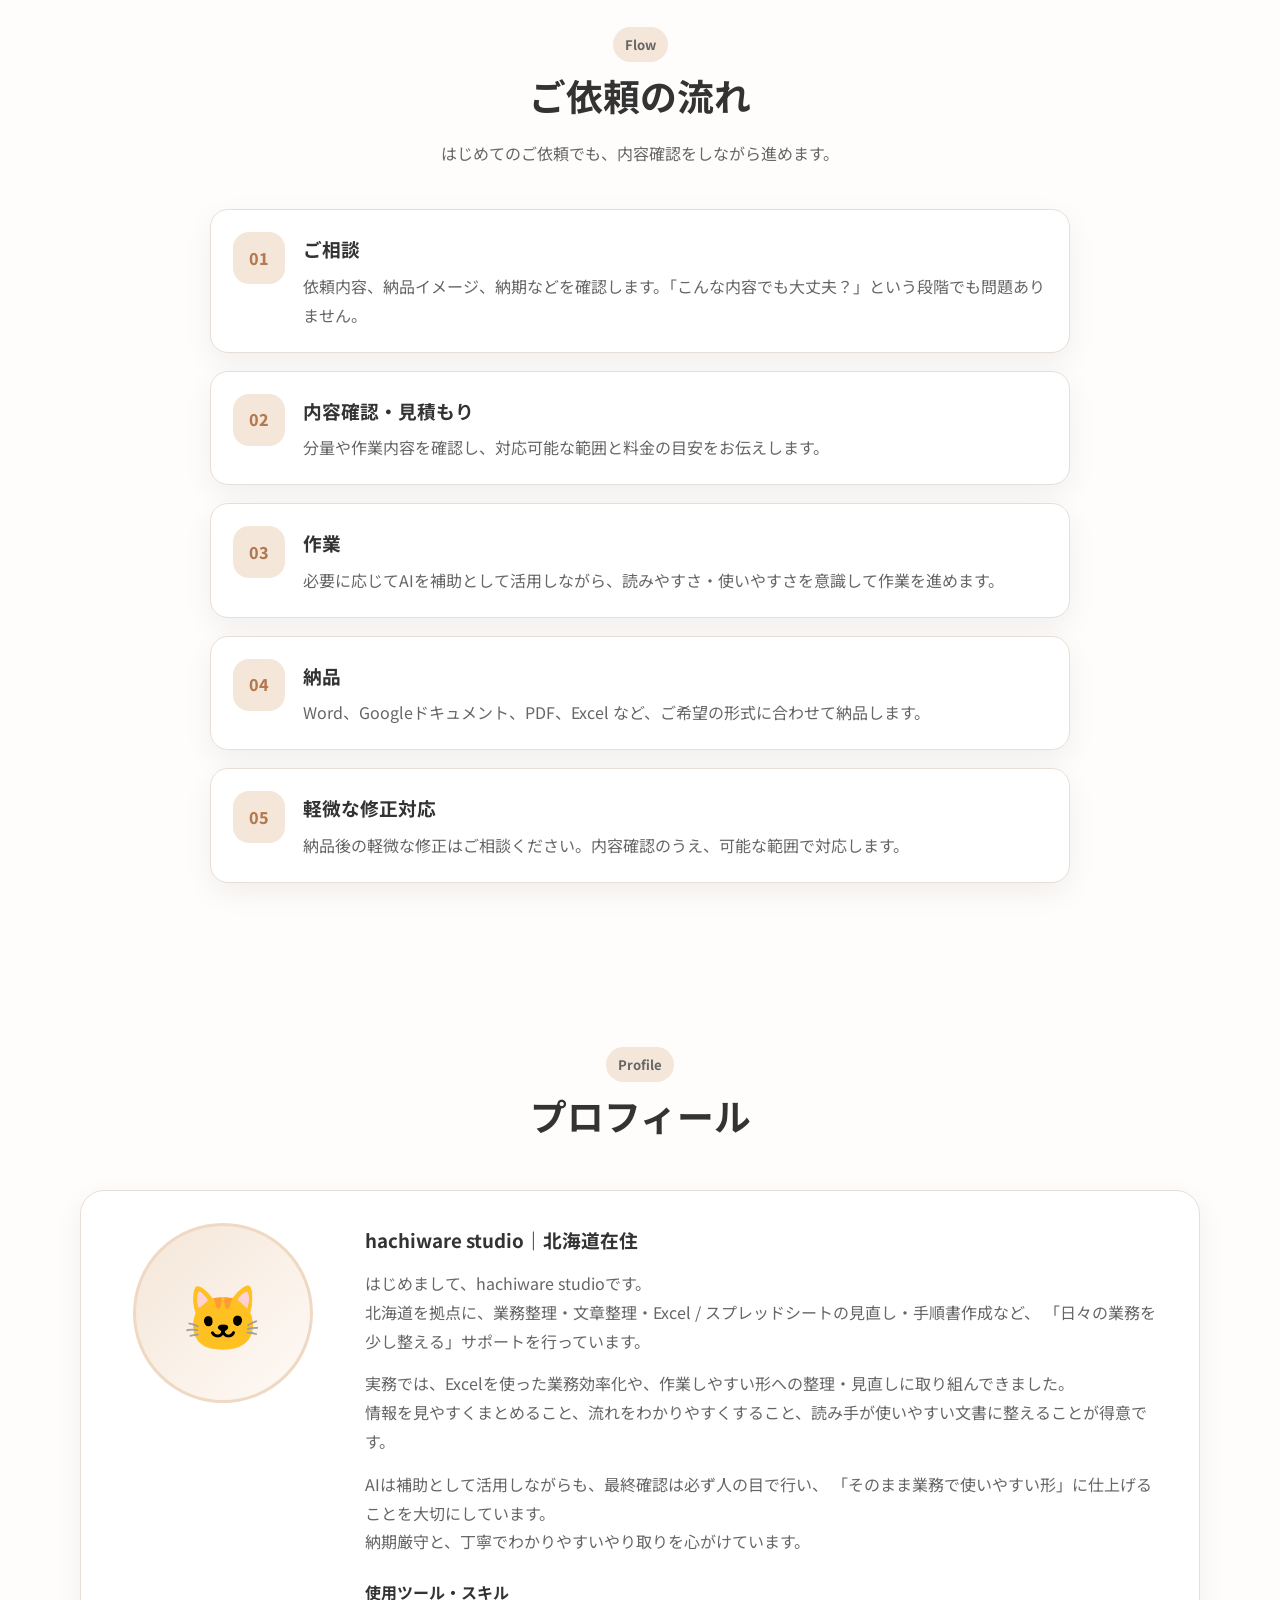
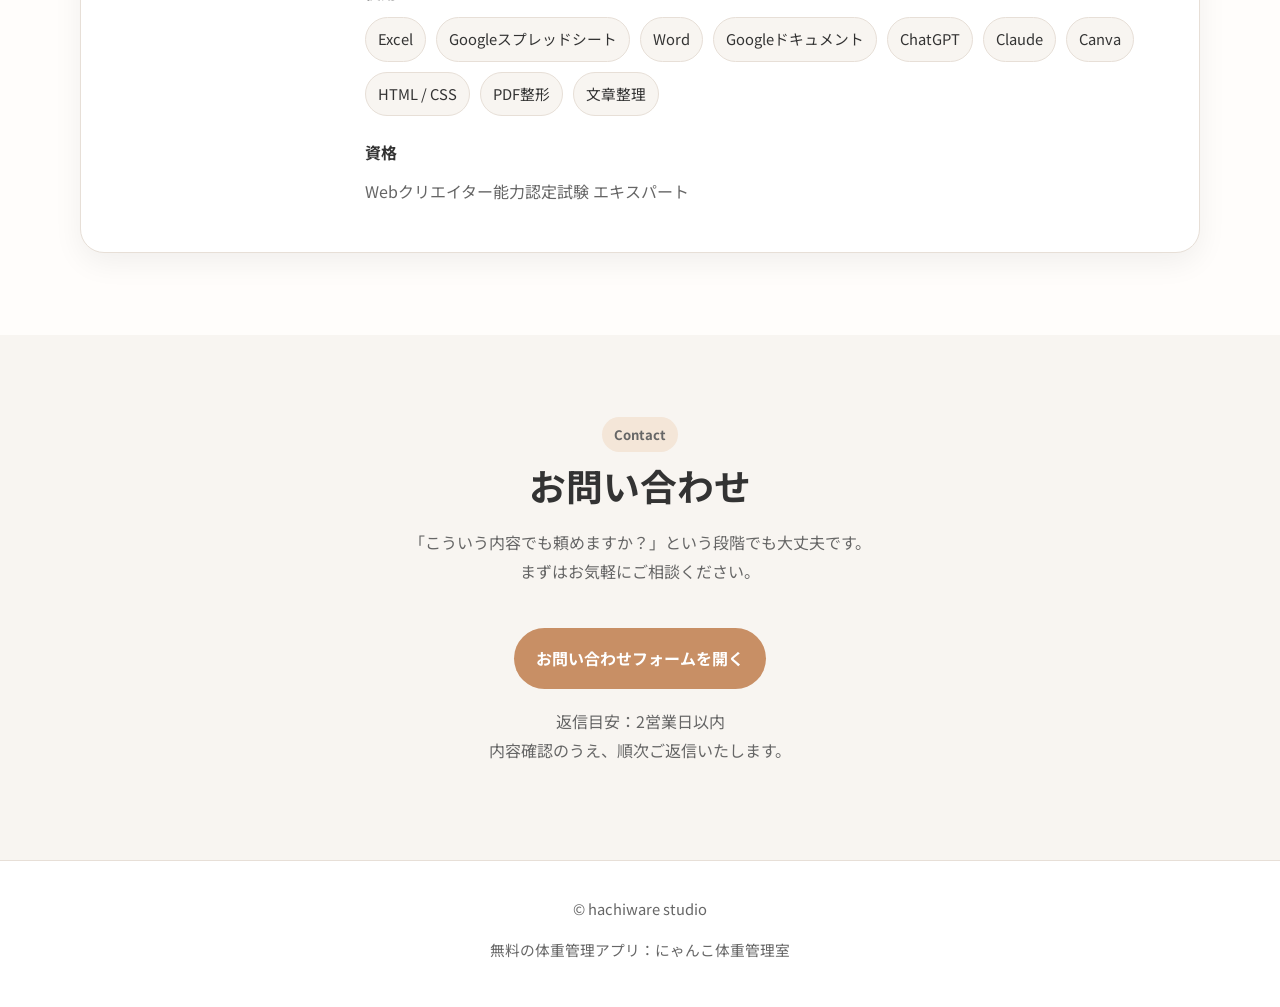
==== commit cde1befe: "Add files via upload" ====
--- a/index.html
+++ b/index.html
@@ -1,471 +1,476 @@
-<!DOCTYPE html>
-<html lang="ja">
-<head>
-  <meta charset="UTF-8" />
-  <meta name="viewport" content="width=device-width, initial-scale=1.0" />
-  <title>hachiware studio｜業務整理・文章整理・小さな効率化サポート</title>
-  <meta
-    name="description"
-    content="hachiware studioは、業務整理・文章整理・Excel/スプレッドシートの見直し・手順書作成など、日々の業務を整えるサポートを行っています。AIは補助として活用し、最終確認は人の目で丁寧に対応します。"
-  />
-  <link rel="preconnect" href="https://fonts.googleapis.com">
-  <link rel="preconnect" href="https://fonts.gstatic.com" crossorigin>
-  <link href="https://fonts.googleapis.com/css2?family=Noto+Sans+JP:wght@400;500;700;800&display=swap" rel="stylesheet">
-  <link rel="stylesheet" href="style.css" />
-</head>
-<body>
-  <header class="site-header">
-    <div class="container header-inner">
-      <a href="#" class="logo">hachiware studio</a>
-      <nav class="nav">
-        <a href="#services">対応内容</a>
-        <a href="#cases">こんな方へ</a>
-        <a href="#samples">サンプル</a>
-        <a href="#pricing">料金</a>
-        <a href="#profile">プロフィール</a>
-        <a href="#contact" class="nav-contact">お問い合わせ</a>
-      </nav>
-    </div>
-  </header>
-
-  <main>
-    <section class="hero">
-      <div class="container hero-inner">
-        <div class="hero-text">
-          <p class="hero-label">業務整理・文章整理・小さな効率化サポート</p>
-          <h1>
-            文章・資料・業務の流れを<br>
-            使いやすい形に整えます
-          </h1>
-          <p class="hero-description">
-            会議メモや長文資料の整理、議事録化、手順書作成、Excel / スプレッドシートの見直しなど、
-            日々の業務で発生する「地味だけど時間がかかる作業」を、丁寧に整えるお手伝いをしています。<br>
-            AIは補助として活用しながら、最終確認は人の目で行います。
-          </p>
-
-          <ul class="hero-points">
-            <li>業務で使いやすい形に整理</li>
-            <li>Excel・表まわりの見直し対応</li>
-            <li>文章整理・議事録化も対応</li>
-            <li>小規模事業者・個人事業主歓迎</li>
-          </ul>
-
-          <div class="hero-buttons">
-            <a href="YOUR_COCONALA_URL" class="btn btn-primary" target="_blank" rel="noopener noreferrer">ココナラで相談する</a>
-            <a href="#services" class="btn btn-secondary">対応内容を見る</a>
-          </div>
-        </div>
-
-        <div class="hero-card">
-          <div class="mini-card">
-            <div class="mini-icon">🗂️</div>
-            <div>
-              <h3>業務整理</h3>
-              <p>情報が散らばったメモ・資料・手順を、使いやすい形に整理します。</p>
-            </div>
-          </div>
-          <div class="mini-card">
-            <div class="mini-icon">📊</div>
-            <div>
-              <h3>Excel・表の見直し</h3>
-              <p>見づらくなった管理表や入力シートを、扱いやすい形に整えます。</p>
-            </div>
-          </div>
-          <div class="mini-card">
-            <div class="mini-icon">✍️</div>
-            <div>
-              <h3>文章整理</h3>
-              <p>会議メモ、音声、長文資料を、要点が伝わる文章にまとめます。</p>
-            </div>
-          </div>
-        </div>
-      </div>
-    </section>
-
-    <section id="services" class="section">
-      <div class="container">
-        <div class="section-heading">
-          <p class="section-label">Services</p>
-          <h2>対応できること</h2>
-          <p>
-            ただ作るだけではなく、「実際に使いやすいか」を意識して対応します。
-          </p>
-        </div>
-
-        <div class="card-grid">
-          <article class="service-card">
-            <div class="service-icon">✍️</div>
-            <h3>文章整理・議事録化</h3>
-            <p>
-              音声・メモ・長文資料などを、読みやすく・伝わりやすく整えます。
-            </p>
-            <ul>
-              <li>文字起こし・整文</li>
-              <li>会議メモの議事録化</li>
-              <li>長文の要約</li>
-              <li>決定事項・課題・次回対応の整理</li>
-              <li>話し言葉の文書化</li>
-            </ul>
-          </article>
-
-          <article class="service-card">
-            <div class="service-icon">📊</div>
-            <h3>Excel・スプレッドシート整理</h3>
-            <p>
-              使いづらくなった表や管理シートを、見やすく扱いやすい形に整えます。
-            </p>
-            <ul>
-              <li>入力項目の整理</li>
-              <li>管理表の見直し</li>
-              <li>集計しやすいレイアウト調整</li>
-              <li>テンプレート化の相談</li>
-              <li>手作業が多い箇所の整理</li>
-            </ul>
-          </article>
-
-          <article class="service-card">
-            <div class="service-icon">🗂️</div>
-            <h3>手順書・業務資料の整備</h3>
-            <p>
-              頭の中にあるやり方や属人化した流れを、共有しやすい形にまとめます。
-            </p>
-            <ul>
-              <li>手順書の作成</li>
-              <li>引き継ぎ資料の整理</li>
-              <li>FAQのたたき台作成</li>
-              <li>業務フローの文章化</li>
-              <li>シンプルな資料整形</li>
-            </ul>
-          </article>
-        </div>
-      </div>
-    </section>
-
-    <section id="cases" class="section bg-soft">
-      <div class="container">
-        <div class="section-heading">
-          <p class="section-label">For You</p>
-          <h2>こんな方におすすめです</h2>
-          <p>
-            小規模事業者、個人事業主、事務担当の方からのご相談を想定しています。
-          </p>
-        </div>
-
-        <div class="recommend-box">
-          <ul class="recommend-list">
-            <li>会議メモや文章を、あとで見返しやすい形にまとめたい</li>
-            <li>議事録や資料整理に時間を取られている</li>
-            <li>Excelや管理表が増えすぎて、使いづらくなっている</li>
-            <li>業務の流れを整理したいが、どこから手をつけていいかわからない</li>
-            <li>AIを使いたいが、その前に情報整理や土台づくりをしたい</li>
-            <li>「ちょっとした手間」を減らしたいが、社内で後回しになっている</li>
-          </ul>
-        </div>
-      </div>
-    </section>
-
-    <section id="samples" class="section">
-      <div class="container">
-        <div class="section-heading">
-          <p class="section-label">Samples</p>
-          <h2>サンプル</h2>
-          <p>
-            実案件を想定したサンプル例です。内容に応じて調整できます。
-          </p>
-        </div>
-
-        <div class="sample-grid">
-          <article class="sample-card">
-            <div class="sample-thumb">Meeting Memo</div>
-            <div class="sample-body">
-              <h3>会議メモの議事録化サンプル</h3>
-              <p>
-                箇条書きメモをもとに、決定事項・保留事項・次回対応が分かる形に整理した例です。
-              </p>
-              <p><strong>元メモ</strong></p>
-              <p>
-                ・SNS告知 7月中に出したい<br>
-                ・デザインは仮で進める<br>
-                ・文章は山田さん確認<br>
-                ・クーポン入れるかは保留<br>
-                ・来週金曜また確認
-              </p>
-              <p><strong>整理後</strong></p>
-              <p>
-                ■決定事項<br>
-                ・SNS告知は7月中の公開を目標とする<br>
-                ・デザインは仮案で進行する<br><br>
-
-                ■確認事項<br>
-                ・告知文は山田さんが確認する<br>
-                ・クーポン掲載は継続検討とする<br><br>
-
-                ■次回対応<br>
-                ・来週金曜に進捗を再確認する
-              </p>
-              <p class="sample-meta">対応内容：メモ整理 / 議事録化 / 要点整理</p>
-            </div>
-          </article>
-
-          <article class="sample-card">
-            <div class="sample-thumb">Excel Sheet</div>
-            <div class="sample-body">
-              <h3>管理表の整理サンプル</h3>
-              <p>
-                項目が増えて見づらくなった管理表を、入力しやすく見返しやすい形に整えるイメージです。
-              </p>
-              <p><strong>Before</strong></p>
-              <p>
-                ・入力欄と確認欄が混在している<br>
-                ・同じ情報を複数箇所に記載している<br>
-                ・ステータスが自由入力でバラつく
-              </p>
-              <p><strong>After</strong></p>
-              <p>
-                ・入力欄と確認欄を分離<br>
-                ・重複項目を整理<br>
-                ・ステータスを統一し、見やすく分類<br>
-                ・必要な情報が一目で分かる構成に調整
-              </p>
-              <p class="sample-meta">対応内容：表整理 / 項目整理 / 見やすさ改善</p>
-            </div>
-          </article>
-
-          <article class="sample-card">
-            <div class="sample-thumb">Long Text</div>
-            <div class="sample-body">
-              <h3>長文資料の要約サンプル</h3>
-              <p>
-                長めの説明文や社内共有文を、短時間で内容がつかめる形に要約した例です。
-              </p>
-              <p><strong>元文</strong></p>
-              <p>
-                今回の資料作成については、先方への提出日が来週月曜になっているため、金曜中には社内確認を終えておきたいです。
-                内容としては、サービス概要、料金案、スケジュール案の3点を中心にまとめる予定です。
-                特に料金案については複数パターンを出して比較しやすくしたいと考えています。
-                また、提出前に誤字脱字や見た目の整えも必要になるため、最終確認の時間を確保して進めたいです。
-              </p>
-              <p><strong>要約後</strong></p>
-              <p>
-                ・提出期限は来週月曜のため、金曜中に社内確認を完了させる必要がある<br>
-                ・資料内容は「サービス概要」「料金案」「スケジュール案」の3点を中心に構成する<br>
-                ・料金案は比較しやすいよう複数パターンを用意する<br>
-                ・提出前に誤字脱字と見た目の最終確認を行う
-              </p>
-              <p class="sample-meta">対応内容：長文要約 / 情報整理 / 箇条書き化</p>
-            </div>
-          </article>
-
-          <article class="sample-card">
-            <div class="sample-thumb">Manual</div>
-            <div class="sample-body">
-              <h3>手順書化サンプル</h3>
-              <p>
-                口頭説明や頭の中にある作業手順を、引き継ぎしやすい形に整えた例です。
-              </p>
-              <p><strong>例</strong></p>
-              <p>
-                1. 朝一で共有フォルダを確認する<br>
-                2. 新規依頼があれば一覧へ転記する<br>
-                3. 担当者を確認し、ステータスを更新する<br>
-                4. 不明点がある場合は確認欄に記載する<br>
-                5. 完了後、当日分の対応状況を共有する
-              </p>
-              <p class="sample-meta">対応内容：手順整理 / 引き継ぎ文書化 / 共有用整形</p>
-            </div>
-          </article>
-        </div>
-      </div>
-    </section>
-
-    <section id="pricing" class="section bg-soft">
-      <div class="container">
-        <div class="section-heading">
-          <p class="section-label">Pricing</p>
-          <h2>料金の目安</h2>
-          <p>
-            内容や分量に応じて調整いたします。まずはご相談ください。
-          </p>
-        </div>
-
-        <div class="pricing-grid">
-          <article class="price-card">
-            <h3>文章整理・整文</h3>
-            <p class="price">2,000円〜</p>
-            <p class="price-note">メモ整理 / 整文 / 軽い要約など</p>
-          </article>
-
-          <article class="price-card">
-            <h3>議事録化・要約</h3>
-            <p class="price">3,000円〜</p>
-            <p class="price-note">会議メモ整理 / 要点整理 / 議事録化</p>
-          </article>
-
-          <article class="price-card">
-            <h3>Excel・表の見直し</h3>
-            <p class="price">5,000円〜</p>
-            <p class="price-note">管理表整理 / 項目見直し / テンプレ化相談</p>
-          </article>
-
-          <article class="price-card">
-            <h3>手順書・資料整備</h3>
-            <p class="price">5,000円〜</p>
-            <p class="price-note">手順書 / 引き継ぎ資料 / FAQたたき台</p>
-          </article>
-        </div>
-
-        <p class="pricing-caption">
-          ※ 実際のご依頼では、内容・分量・納期に応じて個別にお見積もりいたします。<br>
-          ※ AIを補助として活用する場合も、最終確認は人の目で行います。
-        </p>
-      </div>
-    </section>
-
-    <section class="section">
-      <div class="container">
-        <div class="section-heading">
-          <p class="section-label">Flow</p>
-          <h2>ご依頼の流れ</h2>
-          <p>
-            はじめてのご依頼でも、内容確認をしながら進めます。
-          </p>
-        </div>
-
-        <div class="flow-list">
-          <div class="flow-item">
-            <div class="flow-number">01</div>
-            <div>
-              <h3>ご相談</h3>
-              <p>依頼内容、納品イメージ、納期などを確認します。「こんな内容でも大丈夫？」という段階でも問題ありません。</p>
-            </div>
-          </div>
-
-          <div class="flow-item">
-            <div class="flow-number">02</div>
-            <div>
-              <h3>内容確認・見積もり</h3>
-              <p>分量や作業内容を確認し、対応可能な範囲と料金の目安をお伝えします。</p>
-            </div>
-          </div>
-
-          <div class="flow-item">
-            <div class="flow-number">03</div>
-            <div>
-              <h3>作業</h3>
-              <p>必要に応じてAIを補助として活用しながら、読みやすさ・使いやすさを意識して作業を進めます。</p>
-            </div>
-          </div>
-
-          <div class="flow-item">
-            <div class="flow-number">04</div>
-            <div>
-              <h3>納品</h3>
-              <p>Word、Googleドキュメント、PDF、Excel など、ご希望の形式に合わせて納品します。</p>
-            </div>
-          </div>
-
-          <div class="flow-item">
-            <div class="flow-number">05</div>
-            <div>
-              <h3>軽微な修正対応</h3>
-              <p>納品後の軽微な修正はご相談ください。内容確認のうえ、可能な範囲で対応します。</p>
-            </div>
-          </div>
-        </div>
-      </div>
-    </section>
-
-    <section id="profile" class="section">
-      <div class="container">
-        <div class="section-heading">
-          <p class="section-label">Profile</p>
-          <h2>プロフィール</h2>
-        </div>
-
-        <div class="profile-box">
-          <div class="profile-image">
-            <div class="avatar-placeholder">🐱</div>
-          </div>
-
-          <div class="profile-content">
-            <h3>hachiware studio｜北海道在住</h3>
-            <p>
-              はじめまして、hachiware studioです。<br>
-              北海道を拠点に、業務整理・文章整理・Excel / スプレッドシートの見直し・手順書作成など、
-              「日々の業務を少し整える」サポートを行っています。
-            </p>
-            <p>
-              実務では、Excelを使った業務効率化や、作業しやすい形への整理・見直しに取り組んできました。<br>
-              情報を見やすくまとめること、流れをわかりやすくすること、読み手が使いやすい文書に整えることが得意です。
-            </p>
-            <p>
-              AIは補助として活用しながらも、最終確認は必ず人の目で行い、
-              「そのまま業務で使いやすい形」に仕上げることを大切にしています。<br>
-              納期厳守と、丁寧でわかりやすいやり取りを心がけています。
-            </p>
-
-            <div class="skill-block">
-              <h4>使用ツール・スキル</h4>
-              <div class="skill-tags">
-                <span>Excel</span>
-                <span>Googleスプレッドシート</span>
-                <span>Word</span>
-                <span>Googleドキュメント</span>
-                <span>ChatGPT</span>
-                <span>Claude</span>
-                <span>Canva</span>
-                <span>HTML / CSS</span>
-                <span>PDF整形</span>
-                <span>文章整理</span>
-              </div>
-            </div>
-
-            <div class="qualification-block">
-              <h4>資格</h4>
-              <p>Webクリエイター能力認定試験 エキスパート</p>
-            </div>
-          </div>
-        </div>
-      </div>
-    </section>
-
-  <section id="contact" class="section contact-section bg-soft">
-  <div class="container">
-    <div class="section-heading">
-      <p class="section-label">Contact</p>
-      <h2>お問い合わせ</h2>
-      <p>
-        「こういう内容でも頼めますか？」という段階でも大丈夫です。<br>
-        まずはお気軽にご相談ください。
-      </p>
-    </div>
-
-    <div class="contact-box">
-      <a
-        href="https://forms.gle/3S1EY8t7NGxSbX6K9"
-        class="contact-button"
-        target="_blank"
-        rel="noopener noreferrer"
-      >
-        お問い合わせフォームを開く
-      </a>
-    </div>
-
-    <p class="contact-note">
-      返信目安：2営業日以内<br>
-      内容確認のうえ、順次ご返信いたします。
-    </p>
-  </div>
-</section>
-
-
-  </main>
-
-  <footer class="site-footer">
-    <div class="container footer-inner">
-      <p>© hachiware studio</p>
-    </div>
-  </footer>
-</body>
-</html>
-
+<!DOCTYPE html>
+<html lang="ja">
+<head>
+  <meta charset="UTF-8" />
+  <script async src="https://pagead2.googlesyndication.com/pagead/js/adsbygoogle.js?client=ca-pub-5261315186878585"
+     crossorigin="anonymous"></script>
+
+  <meta name="viewport" content="width=device-width, initial-scale=1.0" />
+  <title>hachiware studio｜業務整理・文章整理・小さな効率化サポート</title>
+  <meta
+    name="description"
+    content="hachiware studioは、業務整理・文章整理・Excel/スプレッドシートの見直し・手順書作成など、日々の業務を整えるサポートを行っています。AIは補助として活用し、最終確認は人の目で丁寧に対応します。"
+  />
+  <link rel="preconnect" href="https://fonts.googleapis.com">
+  <link rel="preconnect" href="https://fonts.gstatic.com" crossorigin>
+  <link href="https://fonts.googleapis.com/css2?family=Noto+Sans+JP:wght@400;500;700;800&display=swap" rel="stylesheet">
+  <link rel="stylesheet" href="style.css" />
+</head>
+<body>
+  <header class="site-header">
+    <div class="container header-inner">
+      <a href="#" class="logo">hachiware studio</a>
+      <nav class="nav">
+        <a href="#services">対応内容</a>
+        <a href="#cases">こんな方へ</a>
+        <a href="#samples">サンプル</a>
+        <a href="#pricing">料金</a>
+        <a href="#profile">プロフィール</a>
+        <a href="#contact" class="nav-contact">お問い合わせ</a>
+      </nav>
+    </div>
+  </header>
+
+  <main>
+    <section class="hero">
+      <div class="container hero-inner">
+        <div class="hero-text">
+          <p class="hero-label">業務整理・文章整理・小さな効率化サポート</p>
+          <h1>
+            文章・資料・業務の流れを<br>
+            使いやすい形に整えます
+          </h1>
+          <p class="hero-description">
+            会議メモや長文資料の整理、議事録化、手順書作成、Excel / スプレッドシートの見直しなど、
+            日々の業務で発生する「地味だけど時間がかかる作業」を、丁寧に整えるお手伝いをしています。<br>
+            AIは補助として活用しながら、最終確認は人の目で行います。
+          </p>
+
+          <ul class="hero-points">
+            <li>業務で使いやすい形に整理</li>
+            <li>Excel・表まわりの見直し対応</li>
+            <li>文章整理・議事録化も対応</li>
+            <li>小規模事業者・個人事業主歓迎</li>
+          </ul>
+
+          <div class="hero-buttons">
+            <a href="YOUR_COCONALA_URL" class="btn btn-primary" target="_blank" rel="noopener noreferrer">ココナラで相談する</a>
+            <a href="#services" class="btn btn-secondary">対応内容を見る</a>
+          </div>
+        </div>
+
+        <div class="hero-card">
+          <div class="mini-card">
+            <div class="mini-icon">🗂️</div>
+            <div>
+              <h3>業務整理</h3>
+              <p>情報が散らばったメモ・資料・手順を、使いやすい形に整理します。</p>
+            </div>
+          </div>
+          <div class="mini-card">
+            <div class="mini-icon">📊</div>
+            <div>
+              <h3>Excel・表の見直し</h3>
+              <p>見づらくなった管理表や入力シートを、扱いやすい形に整えます。</p>
+            </div>
+          </div>
+          <div class="mini-card">
+            <div class="mini-icon">✍️</div>
+            <div>
+              <h3>文章整理</h3>
+              <p>会議メモ、音声、長文資料を、要点が伝わる文章にまとめます。</p>
+            </div>
+          </div>
+        </div>
+      </div>
+    </section>
+
+    <section id="services" class="section">
+      <div class="container">
+        <div class="section-heading">
+          <p class="section-label">Services</p>
+          <h2>対応できること</h2>
+          <p>
+            ただ作るだけではなく、「実際に使いやすいか」を意識して対応します。
+          </p>
+        </div>
+
+        <div class="card-grid">
+          <article class="service-card">
+            <div class="service-icon">✍️</div>
+            <h3>文章整理・議事録化</h3>
+            <p>
+              音声・メモ・長文資料などを、読みやすく・伝わりやすく整えます。
+            </p>
+            <ul>
+              <li>文字起こし・整文</li>
+              <li>会議メモの議事録化</li>
+              <li>長文の要約</li>
+              <li>決定事項・課題・次回対応の整理</li>
+              <li>話し言葉の文書化</li>
+            </ul>
+          </article>
+
+          <article class="service-card">
+            <div class="service-icon">📊</div>
+            <h3>Excel・スプレッドシート整理</h3>
+            <p>
+              使いづらくなった表や管理シートを、見やすく扱いやすい形に整えます。
+            </p>
+            <ul>
+              <li>入力項目の整理</li>
+              <li>管理表の見直し</li>
+              <li>集計しやすいレイアウト調整</li>
+              <li>テンプレート化の相談</li>
+              <li>手作業が多い箇所の整理</li>
+            </ul>
+          </article>
+
+          <article class="service-card">
+            <div class="service-icon">🗂️</div>
+            <h3>手順書・業務資料の整備</h3>
+            <p>
+              頭の中にあるやり方や属人化した流れを、共有しやすい形にまとめます。
+            </p>
+            <ul>
+              <li>手順書の作成</li>
+              <li>引き継ぎ資料の整理</li>
+              <li>FAQのたたき台作成</li>
+              <li>業務フローの文章化</li>
+              <li>シンプルな資料整形</li>
+            </ul>
+          </article>
+        </div>
+      </div>
+    </section>
+
+    <section id="cases" class="section bg-soft">
+      <div class="container">
+        <div class="section-heading">
+          <p class="section-label">For You</p>
+          <h2>こんな方におすすめです</h2>
+          <p>
+            小規模事業者、個人事業主、事務担当の方からのご相談を想定しています。
+          </p>
+        </div>
+
+        <div class="recommend-box">
+          <ul class="recommend-list">
+            <li>会議メモや文章を、あとで見返しやすい形にまとめたい</li>
+            <li>議事録や資料整理に時間を取られている</li>
+            <li>Excelや管理表が増えすぎて、使いづらくなっている</li>
+            <li>業務の流れを整理したいが、どこから手をつけていいかわからない</li>
+            <li>AIを使いたいが、その前に情報整理や土台づくりをしたい</li>
+            <li>「ちょっとした手間」を減らしたいが、社内で後回しになっている</li>
+          </ul>
+        </div>
+      </div>
+    </section>
+
+    <section id="samples" class="section">
+      <div class="container">
+        <div class="section-heading">
+          <p class="section-label">Samples</p>
+          <h2>サンプル</h2>
+          <p>
+            実案件を想定したサンプル例です。内容に応じて調整できます。
+          </p>
+        </div>
+
+        <div class="sample-grid">
+          <article class="sample-card">
+            <div class="sample-thumb">Meeting Memo</div>
+            <div class="sample-body">
+              <h3>会議メモの議事録化サンプル</h3>
+              <p>
+                箇条書きメモをもとに、決定事項・保留事項・次回対応が分かる形に整理した例です。
+              </p>
+              <p><strong>元メモ</strong></p>
+              <p>
+                ・SNS告知 7月中に出したい<br>
+                ・デザインは仮で進める<br>
+                ・文章は山田さん確認<br>
+                ・クーポン入れるかは保留<br>
+                ・来週金曜また確認
+              </p>
+              <p><strong>整理後</strong></p>
+              <p>
+                ■決定事項<br>
+                ・SNS告知は7月中の公開を目標とする<br>
+                ・デザインは仮案で進行する<br><br>
+
+                ■確認事項<br>
+                ・告知文は山田さんが確認する<br>
+                ・クーポン掲載は継続検討とする<br><br>
+
+                ■次回対応<br>
+                ・来週金曜に進捗を再確認する
+              </p>
+              <p class="sample-meta">対応内容：メモ整理 / 議事録化 / 要点整理</p>
+            </div>
+          </article>
+
+          <article class="sample-card">
+            <div class="sample-thumb">Excel Sheet</div>
+            <div class="sample-body">
+              <h3>管理表の整理サンプル</h3>
+              <p>
+                項目が増えて見づらくなった管理表を、入力しやすく見返しやすい形に整えるイメージです。
+              </p>
+              <p><strong>Before</strong></p>
+              <p>
+                ・入力欄と確認欄が混在している<br>
+                ・同じ情報を複数箇所に記載している<br>
+                ・ステータスが自由入力でバラつく
+              </p>
+              <p><strong>After</strong></p>
+              <p>
+                ・入力欄と確認欄を分離<br>
+                ・重複項目を整理<br>
+                ・ステータスを統一し、見やすく分類<br>
+                ・必要な情報が一目で分かる構成に調整
+              </p>
+              <p class="sample-meta">対応内容：表整理 / 項目整理 / 見やすさ改善</p>
+            </div>
+          </article>
+
+          <article class="sample-card">
+            <div class="sample-thumb">Long Text</div>
+            <div class="sample-body">
+              <h3>長文資料の要約サンプル</h3>
+              <p>
+                長めの説明文や社内共有文を、短時間で内容がつかめる形に要約した例です。
+              </p>
+              <p><strong>元文</strong></p>
+              <p>
+                今回の資料作成については、先方への提出日が来週月曜になっているため、金曜中には社内確認を終えておきたいです。
+                内容としては、サービス概要、料金案、スケジュール案の3点を中心にまとめる予定です。
+                特に料金案については複数パターンを出して比較しやすくしたいと考えています。
+                また、提出前に誤字脱字や見た目の整えも必要になるため、最終確認の時間を確保して進めたいです。
+              </p>
+              <p><strong>要約後</strong></p>
+              <p>
+                ・提出期限は来週月曜のため、金曜中に社内確認を完了させる必要がある<br>
+                ・資料内容は「サービス概要」「料金案」「スケジュール案」の3点を中心に構成する<br>
+                ・料金案は比較しやすいよう複数パターンを用意する<br>
+                ・提出前に誤字脱字と見た目の最終確認を行う
+              </p>
+              <p class="sample-meta">対応内容：長文要約 / 情報整理 / 箇条書き化</p>
+            </div>
+          </article>
+
+          <article class="sample-card">
+            <div class="sample-thumb">Manual</div>
+            <div class="sample-body">
+              <h3>手順書化サンプル</h3>
+              <p>
+                口頭説明や頭の中にある作業手順を、引き継ぎしやすい形に整えた例です。
+              </p>
+              <p><strong>例</strong></p>
+              <p>
+                1. 朝一で共有フォルダを確認する<br>
+                2. 新規依頼があれば一覧へ転記する<br>
+                3. 担当者を確認し、ステータスを更新する<br>
+                4. 不明点がある場合は確認欄に記載する<br>
+                5. 完了後、当日分の対応状況を共有する
+              </p>
+              <p class="sample-meta">対応内容：手順整理 / 引き継ぎ文書化 / 共有用整形</p>
+            </div>
+          </article>
+        </div>
+      </div>
+    </section>
+
+    <section id="pricing" class="section bg-soft">
+      <div class="container">
+        <div class="section-heading">
+          <p class="section-label">Pricing</p>
+          <h2>料金の目安</h2>
+          <p>
+            内容や分量に応じて調整いたします。まずはご相談ください。
+          </p>
+        </div>
+
+        <div class="pricing-grid">
+          <article class="price-card">
+            <h3>文章整理・整文</h3>
+            <p class="price">2,000円〜</p>
+            <p class="price-note">メモ整理 / 整文 / 軽い要約など</p>
+          </article>
+
+          <article class="price-card">
+            <h3>議事録化・要約</h3>
+            <p class="price">3,000円〜</p>
+            <p class="price-note">会議メモ整理 / 要点整理 / 議事録化</p>
+          </article>
+
+          <article class="price-card">
+            <h3>Excel・表の見直し</h3>
+            <p class="price">5,000円〜</p>
+            <p class="price-note">管理表整理 / 項目見直し / テンプレ化相談</p>
+          </article>
+
+          <article class="price-card">
+            <h3>手順書・資料整備</h3>
+            <p class="price">5,000円〜</p>
+            <p class="price-note">手順書 / 引き継ぎ資料 / FAQたたき台</p>
+          </article>
+        </div>
+
+        <p class="pricing-caption">
+          ※ 実際のご依頼では、内容・分量・納期に応じて個別にお見積もりいたします。<br>
+          ※ AIを補助として活用する場合も、最終確認は人の目で行います。
+        </p>
+      </div>
+    </section>
+
+    <section class="section">
+      <div class="container">
+        <div class="section-heading">
+          <p class="section-label">Flow</p>
+          <h2>ご依頼の流れ</h2>
+          <p>
+            はじめてのご依頼でも、内容確認をしながら進めます。
+          </p>
+        </div>
+
+        <div class="flow-list">
+          <div class="flow-item">
+            <div class="flow-number">01</div>
+            <div>
+              <h3>ご相談</h3>
+              <p>依頼内容、納品イメージ、納期などを確認します。「こんな内容でも大丈夫？」という段階でも問題ありません。</p>
+            </div>
+          </div>
+
+          <div class="flow-item">
+            <div class="flow-number">02</div>
+            <div>
+              <h3>内容確認・見積もり</h3>
+              <p>分量や作業内容を確認し、対応可能な範囲と料金の目安をお伝えします。</p>
+            </div>
+          </div>
+
+          <div class="flow-item">
+            <div class="flow-number">03</div>
+            <div>
+              <h3>作業</h3>
+              <p>必要に応じてAIを補助として活用しながら、読みやすさ・使いやすさを意識して作業を進めます。</p>
+            </div>
+          </div>
+
+          <div class="flow-item">
+            <div class="flow-number">04</div>
+            <div>
+              <h3>納品</h3>
+              <p>Word、Googleドキュメント、PDF、Excel など、ご希望の形式に合わせて納品します。</p>
+            </div>
+          </div>
+
+          <div class="flow-item">
+            <div class="flow-number">05</div>
+            <div>
+              <h3>軽微な修正対応</h3>
+              <p>納品後の軽微な修正はご相談ください。内容確認のうえ、可能な範囲で対応します。</p>
+            </div>
+          </div>
+        </div>
+      </div>
+    </section>
+
+    <section id="profile" class="section">
+      <div class="container">
+        <div class="section-heading">
+          <p class="section-label">Profile</p>
+          <h2>プロフィール</h2>
+        </div>
+
+        <div class="profile-box">
+          <div class="profile-image">
+            <div class="avatar-placeholder">🐱</div>
+          </div>
+
+          <div class="profile-content">
+            <h3>hachiware studio｜北海道在住</h3>
+            <p>
+              はじめまして、hachiware studioです。<br>
+              北海道を拠点に、業務整理・文章整理・Excel / スプレッドシートの見直し・手順書作成など、
+              「日々の業務を少し整える」サポートを行っています。
+            </p>
+            <p>
+              実務では、Excelを使った業務効率化や、作業しやすい形への整理・見直しに取り組んできました。<br>
+              情報を見やすくまとめること、流れをわかりやすくすること、読み手が使いやすい文書に整えることが得意です。
+            </p>
+            <p>
+              AIは補助として活用しながらも、最終確認は必ず人の目で行い、
+              「そのまま業務で使いやすい形」に仕上げることを大切にしています。<br>
+              納期厳守と、丁寧でわかりやすいやり取りを心がけています。
+            </p>
+
+            <div class="skill-block">
+              <h4>使用ツール・スキル</h4>
+              <div class="skill-tags">
+                <span>Excel</span>
+                <span>Googleスプレッドシート</span>
+                <span>Word</span>
+                <span>Googleドキュメント</span>
+                <span>ChatGPT</span>
+                <span>Claude</span>
+                <span>Canva</span>
+                <span>HTML / CSS</span>
+                <span>PDF整形</span>
+                <span>文章整理</span>
+              </div>
+            </div>
+
+            <div class="qualification-block">
+              <h4>資格</h4>
+              <p>Webクリエイター能力認定試験 エキスパート</p>
+            </div>
+          </div>
+        </div>
+      </div>
+    </section>
+
+  <section id="contact" class="section contact-section bg-soft">
+  <div class="container">
+    <div class="section-heading">
+      <p class="section-label">Contact</p>
+      <h2>お問い合わせ</h2>
+      <p>
+        「こういう内容でも頼めますか？」という段階でも大丈夫です。<br>
+        まずはお気軽にご相談ください。
+      </p>
+    </div>
+
+    <div class="contact-box">
+      <a
+        href="https://forms.gle/3S1EY8t7NGxSbX6K9"
+        class="contact-button"
+        target="_blank"
+        rel="noopener noreferrer"
+      >
+        お問い合わせフォームを開く
+      </a>
+    </div>
+
+    <p class="contact-note">
+      返信目安：2営業日以内<br>
+      内容確認のうえ、順次ご返信いたします。
+    </p>
+  </div>
+</section>
+
+
+  </main>
+
+  <footer class="site-footer">
+    <div class="container footer-inner">
+      <p>© hachiware studio</p>
+      <p>無料の体重管理アプリ：<a href="./nyanco-weight/">にゃんこ体重管理室</a></p>
+    </div>
+  </footer>
+<script type="module" src="https://static.cloudflareinsights.com/beacon.min.js/v31edd6df95cf4e85bb4c19e7a9bdbcba1788362987495" integrity="sha512-iIg7k2xntmwu6/uSb5tpc/hySgZc4eoL31yB29W6tJFo2akwjPWcEqnCEdJvGexCL0KEQwVYv5BlowfhVz26hg==" data-cf-beacon='{"version":"2024.11.0","token":"4edd5f8ec12a48cfa682ab8261b80a79","spa":2}' crossorigin="anonymous"></script>
+</body>
+</html>
+
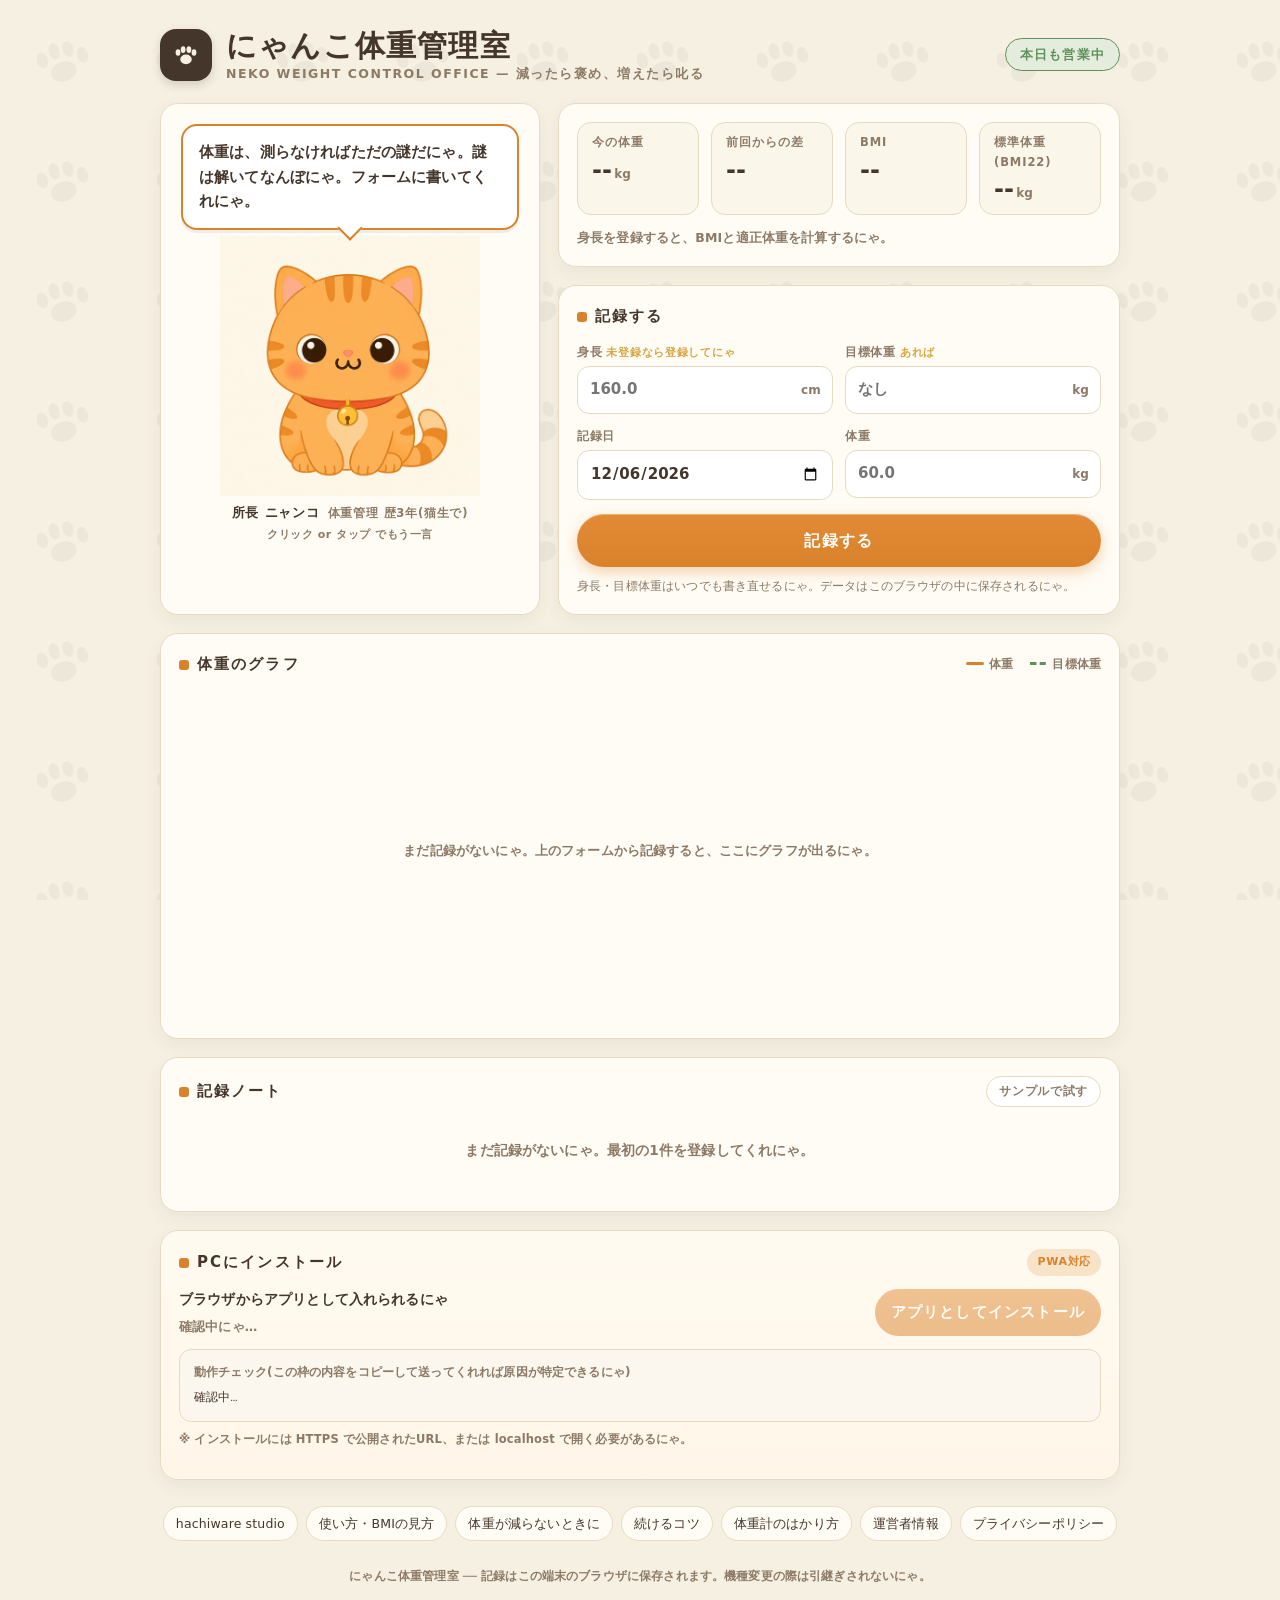
==== commit e7d178aa: "Add files via upload" ====
--- a/index.html
+++ b/index.html
@@ -1,476 +1,1019 @@
 <!DOCTYPE html>
 <html lang="ja">
 <head>
-  <meta charset="UTF-8" />
-  <script async src="https://pagead2.googlesyndication.com/pagead/js/adsbygoogle.js?client=ca-pub-5261315186878585"
+<meta charset="utf-8">
+<script async src="https://pagead2.googlesyndication.com/pagead/js/adsbygoogle.js?client=ca-pub-5261315186878585"
      crossorigin="anonymous"></script>
 
-  <meta name="viewport" content="width=device-width, initial-scale=1.0" />
-  <title>hachiware studio｜業務整理・文章整理・小さな効率化サポート</title>
-  <meta
-    name="description"
-    content="hachiware studioは、業務整理・文章整理・Excel/スプレッドシートの見直し・手順書作成など、日々の業務を整えるサポートを行っています。AIは補助として活用し、最終確認は人の目で丁寧に対応します。"
-  />
-  <link rel="preconnect" href="https://fonts.googleapis.com">
-  <link rel="preconnect" href="https://fonts.gstatic.com" crossorigin>
-  <link href="https://fonts.googleapis.com/css2?family=Noto+Sans+JP:wght@400;500;700;800&display=swap" rel="stylesheet">
-  <link rel="stylesheet" href="style.css" />
+<script>
+window.__nyancoInstallEvent = null;
+window.addEventListener('beforeinstallprompt', function(e){
+  e.preventDefault();
+  window.__nyancoInstallEvent = e;
+  var b = document.getElementById('installBtn');
+  if(b){ b.disabled = false; b.textContent = 'アプリとしてインストール'; }
+  var h = document.getElementById('installHelp');
+  if(h){ h.textContent = '準備OKにゃ。このボタンからPCにインストールできるにゃ。'; }
+  var m = document.getElementById('installManual');
+  if(m){ m.hidden = true; }
+});
+window.addEventListener('appinstalled', function(){
+  window.__nyancoInstallEvent = null;
+  var b = document.getElementById('installBtn');
+  if(b){ b.disabled = true; b.textContent = 'インストール完了'; }
+  var h = document.getElementById('installHelp');
+  if(h){ h.textContent = 'インストールありがとうにゃ。次からはデスクトップやアプリ一覧から開けるにゃ。'; }
+});
+</script>
+
+<meta name="viewport" content="width=device-width, initial-scale=1, viewport-fit=cover">
+<meta name="theme-color" content="#F5F0E1">
+<meta name="description" content="猫の所長があなたの体重を管理する体重記録アプリ。減ったら褒め、増えたら厳しく叱るにゃ。">
+<link rel="manifest" href="./manifest.webmanifest">
+<link rel="apple-touch-icon" href="./icons/icon-192.png">
+<meta name="apple-mobile-web-app-capable" content="yes">
+<meta name="apple-mobile-web-app-status-bar-style" content="default">
+<meta name="apple-mobile-web-app-title" content="にゃんこ体重管理室">
+<title>にゃんこ体重管理室</title>
+<style>
+  :root{
+    --bg:#F5F0E1;
+    --card:#FFFCF5;
+    --ink:#45362B;
+    --muted:#8C7A66;
+    --line:#E7DAC3;
+    --accent:#D9822B;
+    --accent-soft:#F6E3C8;
+    --good:#5F8F5A;
+    --good-soft:#E4EDDD;
+    --bad:#C4503C;
+    --bad-soft:#F4DDD5;
+    --gold:#D9A441;
+    --radius:18px;
+  }
+  *{box-sizing:border-box}
+  html{-webkit-text-size-adjust:100%}
+  body{
+    margin:0;
+    background:var(--bg);
+    color:var(--ink);
+    font-family:"Hiragino Maru Gothic ProN","Hiragino Sans","游ゴシック体",YuGothic,"Yu Gothic UI","Noto Sans JP",system-ui,sans-serif;
+    font-size:15px;
+    line-height:1.7;
+    letter-spacing:.01em;
+  }
+  body::before{
+    content:"";
+    position:fixed;
+    inset:0;
+    pointer-events:none;
+    background-image:url("data:image/svg+xml,%3Csvg xmlns='http://www.w3.org/2000/svg' width='120' height='120'%3E%3Cg fill='%2345362b' fill-opacity='0.045' transform='rotate(-18 60 60)'%3E%3Cellipse cx='60' cy='72' rx='13' ry='10'/%3E%3Cellipse cx='43' cy='55' rx='5.5' ry='8'/%3E%3Cellipse cx='57' cy='50' rx='5.5' ry='8'/%3E%3Cellipse cx='71' cy='52' rx='5.5' ry='8'/%3E%3Cellipse cx='83' cy='62' rx='5.5' ry='8'/%3E%3C/g%3E%3C/svg%3E");
+    background-size:120px 120px;
+    z-index:0;
+  }
+  .wrap{position:relative;z-index:1;max-width:1000px;margin:0 auto;padding:28px 20px 48px}
+
+  /* ---------- header ---------- */
+  header{display:flex;align-items:center;gap:14px;flex-wrap:wrap;margin-bottom:22px}
+  .logo{
+    width:52px;height:52px;border-radius:16px;
+    background:var(--ink);color:#FFFCF5;
+    display:grid;place-items:center;flex:none;
+    box-shadow:0 4px 10px rgba(69,54,43,.18);
+  }
+  .logo svg{width:30px;height:30px;fill:#F5F0E1}
+  h1{
+    margin:0;font-size:clamp(22px,4vw,30px);font-weight:900;letter-spacing:.04em;line-height:1.2;
+  }
+  h1 small{display:block;font-size:12.5px;font-weight:600;color:var(--muted);letter-spacing:.12em;margin-top:2px}
+  .open-chip{
+    margin-left:auto;
+    border:1.5px solid var(--good);color:var(--good);
+    border-radius:999px;padding:5px 14px;font-size:12.5px;font-weight:800;letter-spacing:.1em;
+    background:var(--good-soft);
+  }
+
+  /* ---------- layout ---------- */
+  .top{display:grid;grid-template-columns:380px 1fr;gap:18px;align-items:stretch}
+  .stack{display:flex;flex-direction:column;gap:18px;min-width:0}
+  @media (max-width:880px){
+    .top{grid-template-columns:1fr}
+  }
+
+  .card{
+    background:var(--card);
+    border:1.5px solid var(--line);
+    border-radius:var(--radius);
+    box-shadow:0 6px 18px rgba(69,54,43,.06);
+  }
+  h2{
+    margin:0;font-size:15px;font-weight:900;letter-spacing:.14em;
+    display:flex;align-items:center;gap:8px;
+  }
+  h2::before{content:"";width:10px;height:10px;border-radius:3px;background:var(--accent);flex:none}
+  .card-head{display:flex;align-items:center;justify-content:space-between;gap:10px;margin-bottom:12px}
+
+  /* ---------- cat card ---------- */
+  .cat-card{position:relative;padding:20px 20px 16px;display:flex;flex-direction:column;overflow:hidden}
+  .bubble{
+    position:relative;
+    background:#FFF;
+    border:2px solid var(--accent);
+    border-radius:16px;
+    padding:14px 16px;
+    font-weight:700;
+    font-size:14.5px;
+    min-height:96px;
+    box-shadow:0 3px 0 rgba(69,54,43,.08);
+  }
+  .bubble::after{
+    content:"";
+    position:absolute;left:50%;bottom:-9px;transform:translateX(-50%) rotate(45deg);
+    width:16px;height:16px;background:inherit;
+    border-right:2px solid var(--accent);
+    border-bottom:2px solid var(--accent);
+  }
+  .cat-card.mood-happy .bubble{border-color:var(--good)}
+  .cat-card.mood-happy .bubble::after{border-right-color:var(--good);border-bottom-color:var(--good)}
+  .cat-card.mood-angry .bubble{border-color:var(--bad)}
+  .cat-card.mood-angry .bubble::after{border-right-color:var(--bad);border-bottom-color:var(--bad)}
+  .bubble[aria-live]{transition:border-color .3s}
+
+  .cat-stage{display:grid;place-items:center;padding:6px 0 0;cursor:pointer;border-radius:16px}
+  .cat-stage:focus-visible{outline:3px solid var(--gold);outline-offset:4px}
+  .tap-hint{text-align:center;font-size:11px;color:var(--muted);font-weight:700;margin-top:2px;letter-spacing:.05em}
+  .cat-stage .cat-img{width:min(260px,80%);height:auto;display:block;margin:0 auto;mix-blend-mode:multiply}.cat-stage .cat-img[hidden]{display:none!important}
+  #catInner{display:grid;place-items:center;transform-origin:50% 82%;animation:breathe 3.8s ease-in-out infinite alternate}
+  
+  @keyframes breathe{from{transform:scaleY(1)}to{transform:scaleY(1.018) translateY(-1.5px)}}
+  @keyframes sway{from{transform:rotate(-3deg)}to{transform:rotate(4deg)}}
+  .cat-stage.praise #catInner{animation:bounce .7s ease}
+  .cat-stage.scold #catInner{animation:shake .55s ease}
+  @keyframes bounce{0%{transform:translateY(0)}30%{transform:translateY(-14px)}55%{transform:translateY(0)}75%{transform:translateY(-5px)}100%{transform:translateY(0)}}
+  @keyframes shake{0%,100%{transform:translateX(0)}20%{transform:translateX(-7px)}45%{transform:translateX(6px)}70%{transform:translateX(-3px)}}
+
+  .cat-name{text-align:center;font-size:13px;font-weight:800;letter-spacing:.06em;margin-top:6px}
+  .cat-name span{color:var(--muted);font-weight:600;font-size:11.5px;margin-left:8px}
+
+  .stamp{
+    position:absolute;top:14px;right:14px;z-index:2;
+    padding:6px 12px;
+    font-size:17px;font-weight:900;letter-spacing:.18em;text-indent:.18em;
+    border:3px solid;border-radius:10px;
+    transform:rotate(-9deg);
+    mix-blend-mode:multiply;
+    opacity:0;pointer-events:none;
+    background:transparent;
+  }
+  .stamp.show{opacity:.88;animation:stampIn .45s cubic-bezier(.2,1.4,.4,1)}
+  .stamp.good{color:var(--good);border-color:var(--good)}
+  .stamp.bad{color:var(--bad);border-color:var(--bad)}
+  .stamp.mid{color:var(--muted);border-color:var(--muted)}
+  .stamp.gold{color:var(--gold);border-color:var(--gold)}
+  @keyframes stampIn{0%{transform:scale(2.4) rotate(-9deg);opacity:0}60%{transform:scale(.92) rotate(-9deg);opacity:.92}100%{transform:scale(1) rotate(-9deg);opacity:.88}}
+
+  /* ---------- stats ---------- */
+  .stats{display:grid;grid-template-columns:repeat(4,1fr);gap:12px;padding:18px}
+  @media (max-width:640px){.stats{grid-template-columns:repeat(2,1fr)}}
+  .stat{background:#FBF6EA;border:1.5px solid var(--line);border-radius:14px;padding:10px 14px;min-width:0}
+  .stat dt{font-size:11.5px;font-weight:700;color:var(--muted);letter-spacing:.08em;margin:0 0 2px}
+  .stat dd{margin:0;font-size:24px;font-weight:900;font-feature-settings:"tnum";font-variant-numeric:tabular-nums;line-height:1.25;white-space:nowrap}
+  .stat dd small{font-size:12px;font-weight:700;color:var(--muted);margin-left:2px}
+  .stat .up{color:var(--bad)}
+  .stat .down{color:var(--good)}
+  .tag{display:inline-block;margin-left:8px;padding:2px 9px;border-radius:999px;font-size:11px;font-weight:800;vertical-align:4px;letter-spacing:.05em}
+  .tag.std{background:var(--good-soft);color:var(--good)}
+  .tag.thin{background:#E2EBF2;color:#517A9B}
+  .tag.ob1{background:#FBEED3;color:#B07C1E}
+  .tag.ob2{background:#F8E0CC;color:#C07232}
+  .tag.ob3{background:#F4DDD5;color:#C4503C}
+  .tag.ob4{background:#EFCCC7;color:#A93B2A}
+  .note-line{grid-column:1/-1;margin:0;font-size:12.5px;color:var(--muted);font-weight:600}
+  .note-line b{color:var(--ink);font-feature-settings:"tnum"}
+
+  /* ---------- form ---------- */
+  .form-card{padding:18px}
+  form .fields{display:grid;grid-template-columns:1fr 1fr;gap:12px}
+  @media (max-width:640px){form .fields{grid-template-columns:1fr 1fr}}
+  .field{display:flex;flex-direction:column;gap:4px;min-width:0}
+  .field label{font-size:12px;font-weight:800;color:var(--muted);letter-spacing:.06em}
+  .field label em{font-style:normal;color:var(--gold);margin-left:4px;font-size:10.5px}
+  .field .in{position:relative;display:flex;align-items:center}
+  .field input{
+    width:100%;
+    font:inherit;font-weight:800;font-feature-settings:"tnum";
+    color:var(--ink);
+    background:#fff;
+    border:1.5px solid var(--line);
+    border-radius:12px;
+    padding:10px 44px 10px 12px;
+    outline:none;
+    transition:border-color .15s;
+    -webkit-appearance:none;appearance:none;
+  }
+  .field input:focus-visible{border-color:var(--accent);outline:2px solid var(--accent-soft);outline-offset:1px}
+  .field .unit{position:absolute;right:12px;font-size:12px;font-weight:800;color:var(--muted);pointer-events:none}
+  .field input[type="date"]{padding-right:12px}
+  button{
+    font:inherit;font-weight:900;letter-spacing:.08em;
+    border:none;border-radius:999px;cursor:pointer;
+    transition:transform .12s,box-shadow .12s,background .15s;
+  }
+  button:active{transform:translateY(1px) scale(.99)}
+  button:focus-visible{outline:3px solid var(--gold);outline-offset:2px}
+  .btn-main{
+    margin-top:14px;width:100%;
+    background:linear-gradient(180deg,#E28A35,var(--accent));
+    color:#fff;font-size:16px;
+    padding:13px 0;
+    box-shadow:0 5px 14px rgba(217,130,43,.35),inset 0 1px 0 rgba(255,255,255,.35);
+  }
+  .btn-main:hover{box-shadow:0 7px 18px rgba(217,130,43,.45),inset 0 1px 0 rgba(255,255,255,.35)}
+  .hint{margin:10px 0 0;font-size:11.5px;color:var(--muted)}
+
+  /* ---------- chart ---------- */
+  .chart-card{margin-top:18px;padding:18px}
+  .legend{display:flex;gap:16px;flex-wrap:wrap;font-size:11.5px;font-weight:700;color:var(--muted)}
+  .legend i{display:inline-block;width:18px;height:0;border-top:3px solid var(--accent);border-radius:2px;vertical-align:3px;margin-right:5px}
+  .legend i.dash{border-top:3px dashed var(--good)}
+  .chart-body{position:relative;margin-top:8px}
+  canvas{display:block;touch-action:pan-y}
+
+  /* ---------- records list ---------- */
+  .list-card{margin-top:18px;padding:18px}
+  .mini-btn{
+    font-size:11.5px;font-weight:800;letter-spacing:.06em;
+    background:#fff;color:var(--muted);
+    border:1.5px solid var(--line);
+    padding:5px 12px;border-radius:999px;
+  }
+  .mini-btn:hover{border-color:var(--accent);color:var(--accent)}
+  .mini-btn.danger{border-color:var(--bad);color:var(--bad);background:var(--bad-soft)}
+  .list-head{display:flex;gap:8px}
+  .rows{display:flex;flex-direction:column}
+  .row{
+    display:grid;grid-template-columns:96px 1fr 76px 84px 52px;
+    gap:8px;align-items:center;
+    padding:9px 10px;border-bottom:1.5px dashed var(--line);
+    font-feature-settings:"tnum";font-variant-numeric:tabular-nums;
+  }
+  .row:last-child{border-bottom:none}
+  .row.head-row{font-size:11px;font-weight:800;color:var(--muted);letter-spacing:.08em;border-bottom-style:solid;padding-bottom:6px}
+  .row .date{font-weight:800}
+  .row .w{font-weight:900}
+  .row .bmi{color:var(--muted);font-weight:700}
+  .row .dlt{text-align:right}
+  .row .delta{font-weight:800}
+  .delta.up{color:var(--bad)}
+  .delta.down{color:var(--good)}
+  .del{
+    background:none;border:none;color:#B9A88F;
+    font-size:11px;font-weight:800;padding:4px 8px;border-radius:8px;
+    border:1.5px solid transparent;
+  }
+  .del:hover{color:var(--bad)}
+  .del.danger{color:#fff;background:var(--bad);border-color:var(--bad)}
+  .empty-note{padding:18px 10px;text-align:center;color:var(--muted);font-weight:700;font-size:13.5px}
+  @media (max-width:640px){
+    .row{grid-template-columns:78px 1fr 64px 70px 44px;font-size:13.5px}
+  }
+
+  .sitelinks{display:flex;flex-wrap:wrap;gap:8px;justify-content:center;margin:26px 0 12px}
+  .sitelinks a{font-size:12.5px;color:var(--ink);text-decoration:none;background:var(--card);border:1px solid var(--line);padding:6px 12px;border-radius:999px}
+  .sitelinks a:hover{border-color:var(--accent);color:var(--accent)}
+  footer{margin-top:26px;text-align:center;font-size:11.5px;color:var(--muted);font-weight:600}
+
+  @media (prefers-reduced-motion:reduce){
+    *,*::before,*::after{animation:none!important;transition:none!important}
+  }
+
+  .install-card{margin-top:18px;padding:18px;background:linear-gradient(180deg,#fffaf0,#fff6e8)}
+  .install-body{display:grid;grid-template-columns:1.6fr auto;gap:14px;align-items:center}
+  .install-copy strong{display:block;font-size:14px;margin-bottom:4px}
+  .install-copy p{margin:0;font-size:12.5px;color:var(--muted);font-weight:700}
+  .install-actions{display:flex;gap:8px;flex-wrap:wrap;justify-content:flex-end}
+  .install-btn{background:linear-gradient(180deg,#E28A35,var(--accent));color:#fff;padding:11px 16px;box-shadow:0 5px 14px rgba(217,130,43,.25),inset 0 1px 0 rgba(255,255,255,.28)}
+  .install-btn[disabled]{opacity:.5;cursor:not-allowed;box-shadow:none}
+  .mini-note{font-size:11.5px;color:var(--muted);font-weight:700;margin-top:8px}
+  .pwa-chip{display:inline-block;padding:4px 10px;border-radius:999px;background:var(--accent-soft);color:var(--accent);font-size:11px;font-weight:800;letter-spacing:.06em}
+  @media (max-width:700px){.install-body{grid-template-columns:1fr}.install-actions{justify-content:stretch}.install-btn{width:100%}}
+
+
+  .install-manual{margin-top:12px;border:1.5px dashed var(--line);border-radius:12px;padding:12px 14px;background:#fffdf7}
+  .manual-title{margin:0 0 8px;font-size:12.5px;font-weight:900;color:var(--ink)}
+  .manual-list{margin:0 0 0 1.2em;padding:0;font-size:12px;color:var(--muted);font-weight:700;line-height:1.8}
+  .manual-list b{color:var(--ink)}
+  .pwa-diag{margin-top:12px;border:1.5px solid var(--line);border-radius:12px;padding:12px 14px;background:#fbf7ee}
+  .diag-title{margin:0 0 6px;font-size:12px;font-weight:900;color:var(--muted)}
+  #diagText{margin:0;white-space:pre-wrap;word-break:break-word;font-size:11.5px;line-height:1.75;color:var(--ink);font-family:ui-monospace,SFMono-Regular,Menlo,monospace}
+</style>
 </head>
 <body>
-  <header class="site-header">
-    <div class="container header-inner">
-      <a href="#" class="logo">hachiware studio</a>
-      <nav class="nav">
-        <a href="#services">対応内容</a>
-        <a href="#cases">こんな方へ</a>
-        <a href="#samples">サンプル</a>
-        <a href="#pricing">料金</a>
-        <a href="#profile">プロフィール</a>
-        <a href="#contact" class="nav-contact">お問い合わせ</a>
-      </nav>
+<div class="wrap">
+
+  <header>
+    <div class="logo" aria-hidden="true">
+      <svg viewBox="0 0 24 24"><g><ellipse cx="12" cy="15.5" rx="4.6" ry="3.9"/><ellipse cx="5.6" cy="10" rx="1.9" ry="2.6"/><ellipse cx="9.7" cy="7.6" rx="1.9" ry="2.7"/><ellipse cx="14.3" cy="7.6" rx="1.9" ry="2.7"/><ellipse cx="18.4" cy="10" rx="1.9" ry="2.6"/></g></svg>
     </div>
+    <h1>にゃんこ体重管理室<small>NEKO WEIGHT CONTROL OFFICE — 減ったら褒め、増えたら叱る</small></h1>
+    <span class="open-chip">本日も営業中</span>
   </header>
 
-  <main>
-    <section class="hero">
-      <div class="container hero-inner">
-        <div class="hero-text">
-          <p class="hero-label">業務整理・文章整理・小さな効率化サポート</p>
-          <h1>
-            文章・資料・業務の流れを<br>
-            使いやすい形に整えます
-          </h1>
-          <p class="hero-description">
-            会議メモや長文資料の整理、議事録化、手順書作成、Excel / スプレッドシートの見直しなど、
-            日々の業務で発生する「地味だけど時間がかかる作業」を、丁寧に整えるお手伝いをしています。<br>
-            AIは補助として活用しながら、最終確認は人の目で行います。
-          </p>
-
-          <ul class="hero-points">
-            <li>業務で使いやすい形に整理</li>
-            <li>Excel・表まわりの見直し対応</li>
-            <li>文章整理・議事録化も対応</li>
-            <li>小規模事業者・個人事業主歓迎</li>
-          </ul>
-
-          <div class="hero-buttons">
-            <a href="YOUR_COCONALA_URL" class="btn btn-primary" target="_blank" rel="noopener noreferrer">ココナラで相談する</a>
-            <a href="#services" class="btn btn-secondary">対応内容を見る</a>
-          </div>
+  <div class="top">
+
+    <!-- ====== 猫所長カード ====== -->
+    <section class="card cat-card mood-neutral" id="catCard" aria-label="所長猫からのコメント">
+      <div class="stamp" id="stamp" aria-hidden="true"></div>
+      <div class="bubble" id="bubble" aria-live="polite"></div>
+      <div class="cat-stage" id="catStage" role="button" tabindex="0" aria-label="ニャンコにもう一言話させる">
+        <div id="catInner"><img id="img-neutral" class="cat-img" alt="所長ニャンコ(ふだんの顔)" src="[data-uri]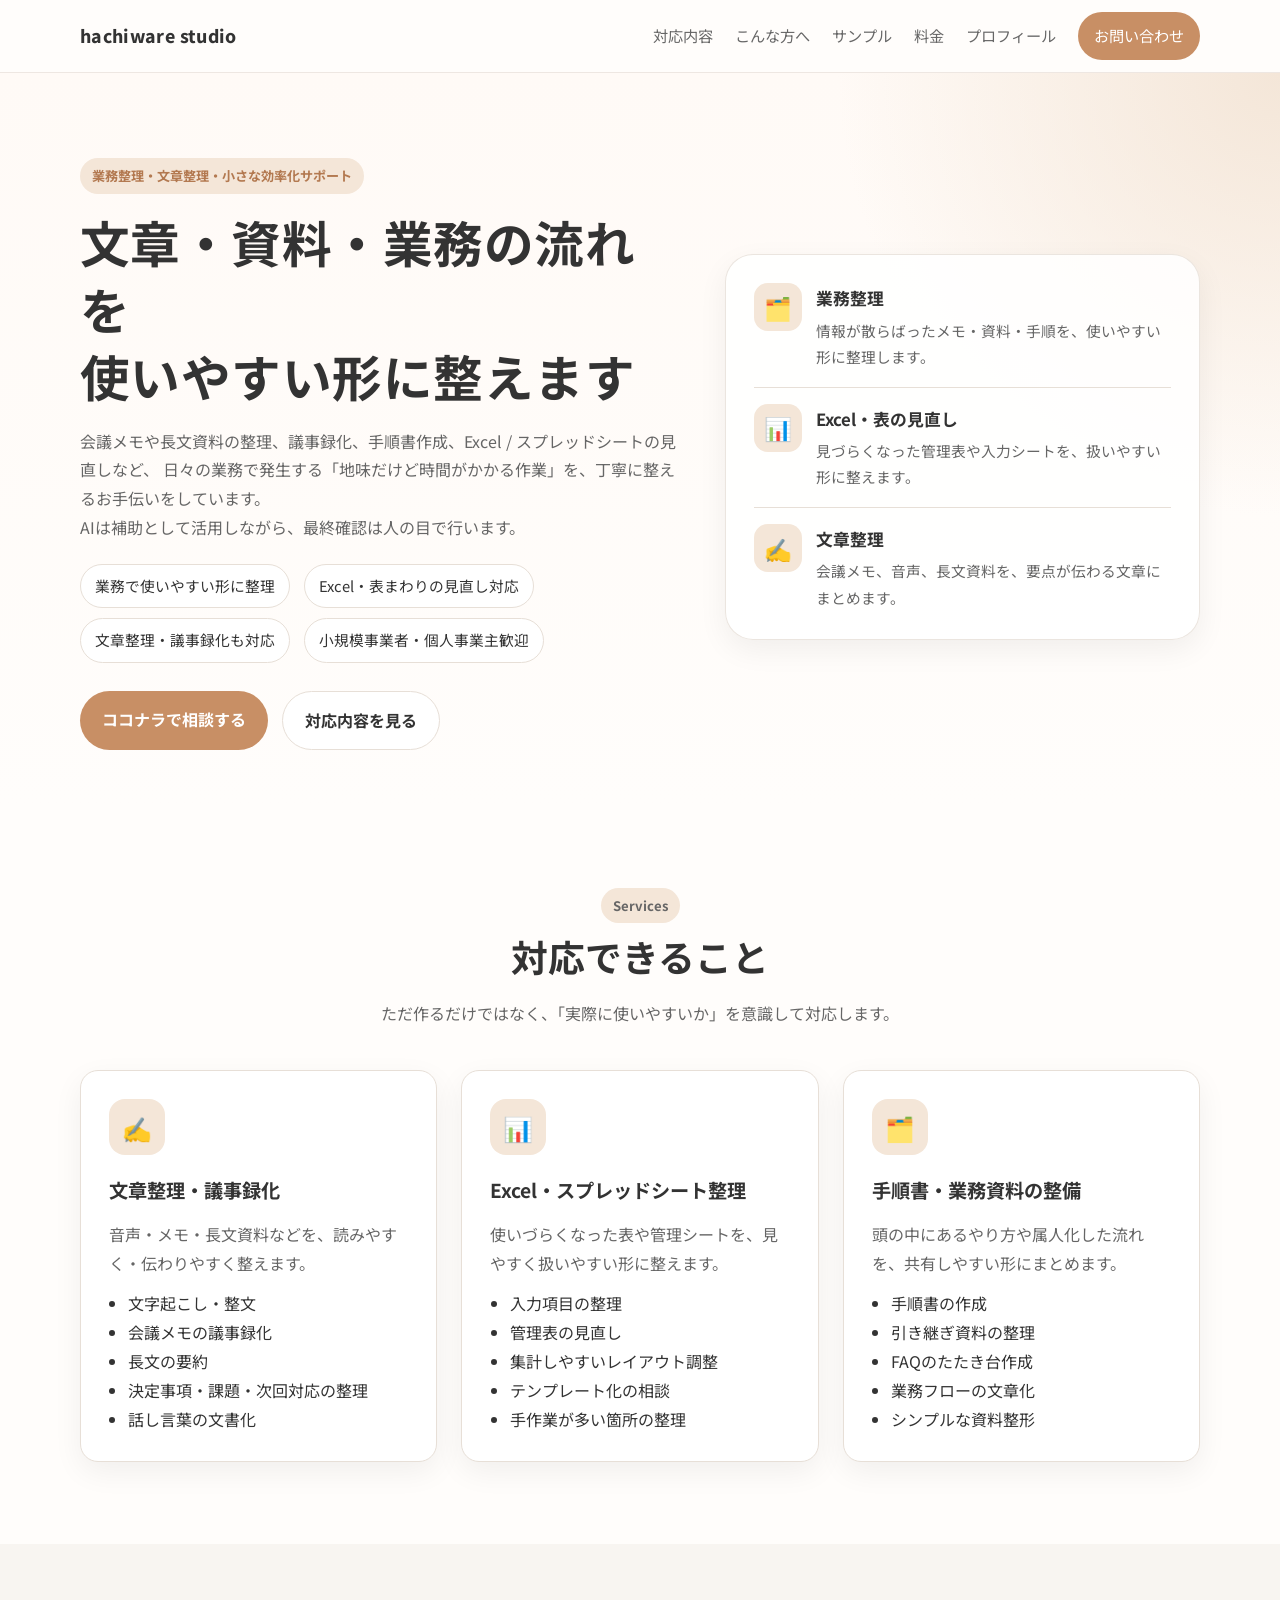
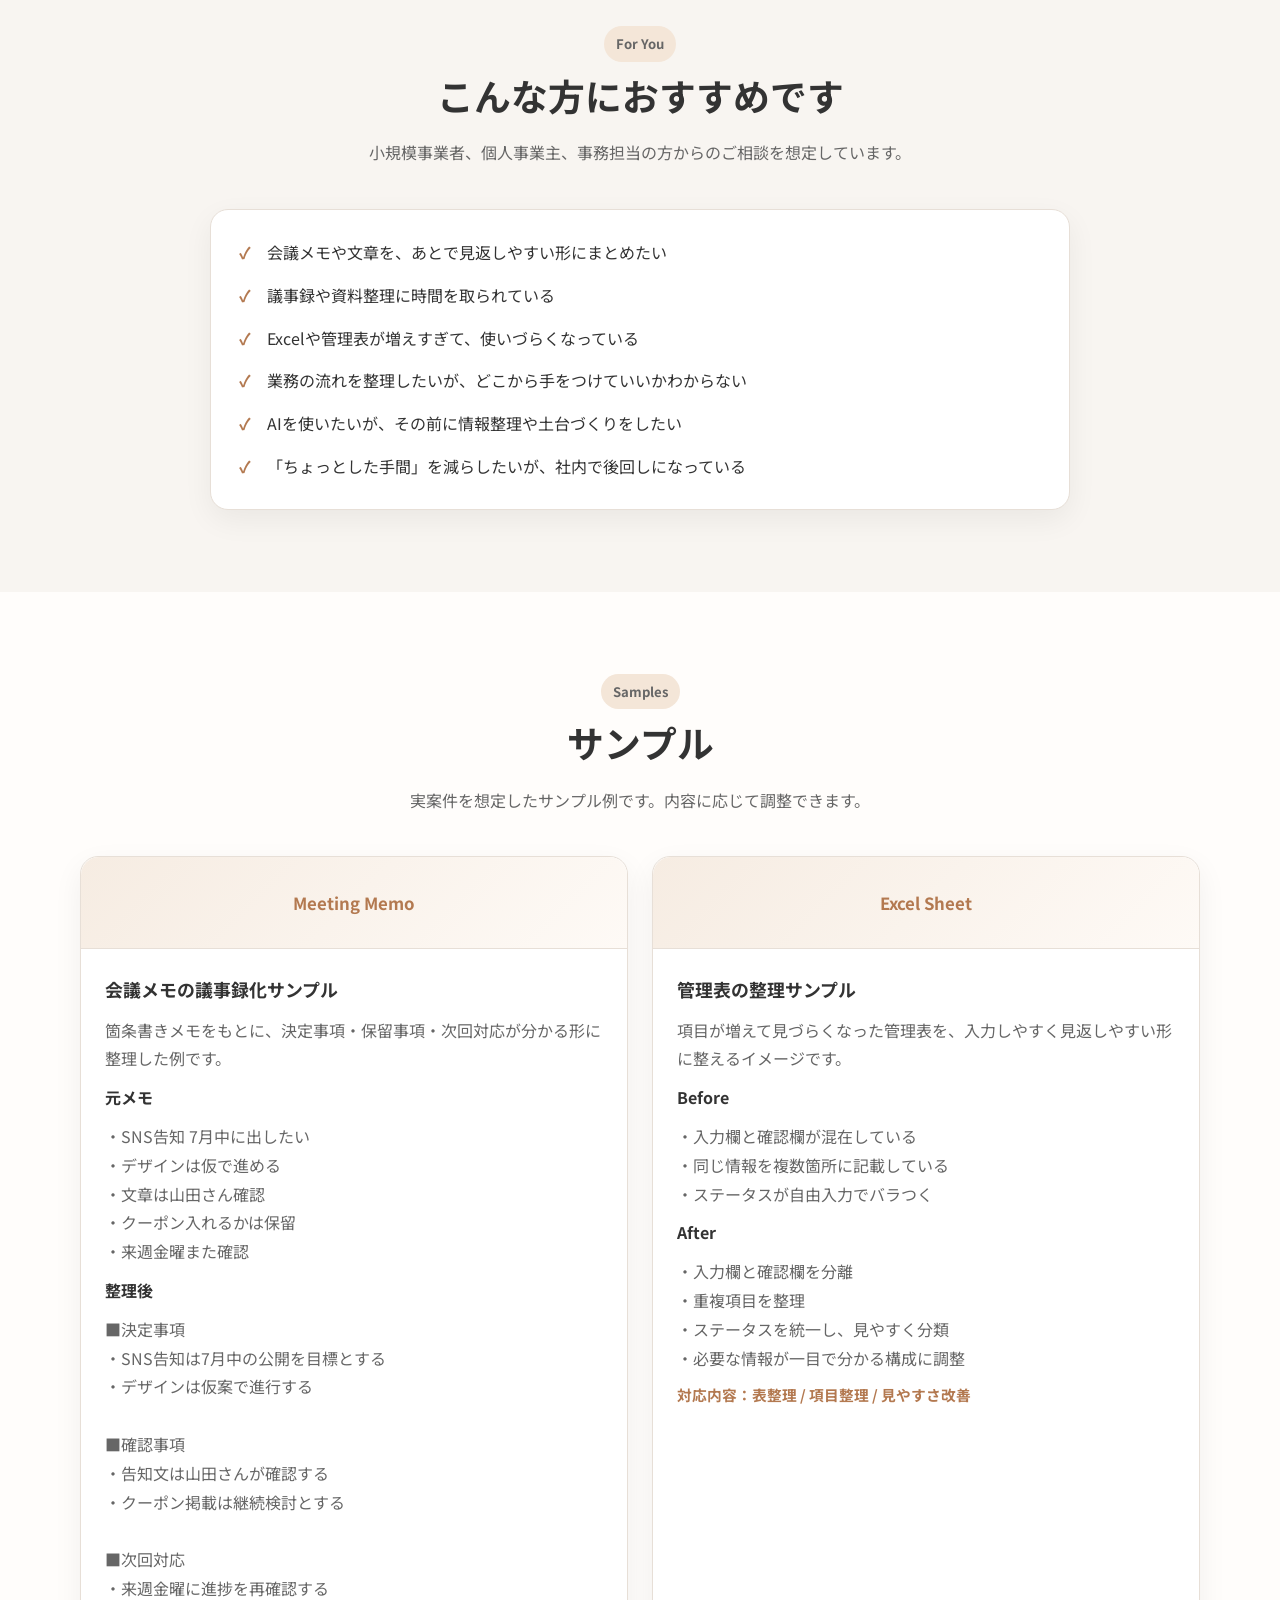
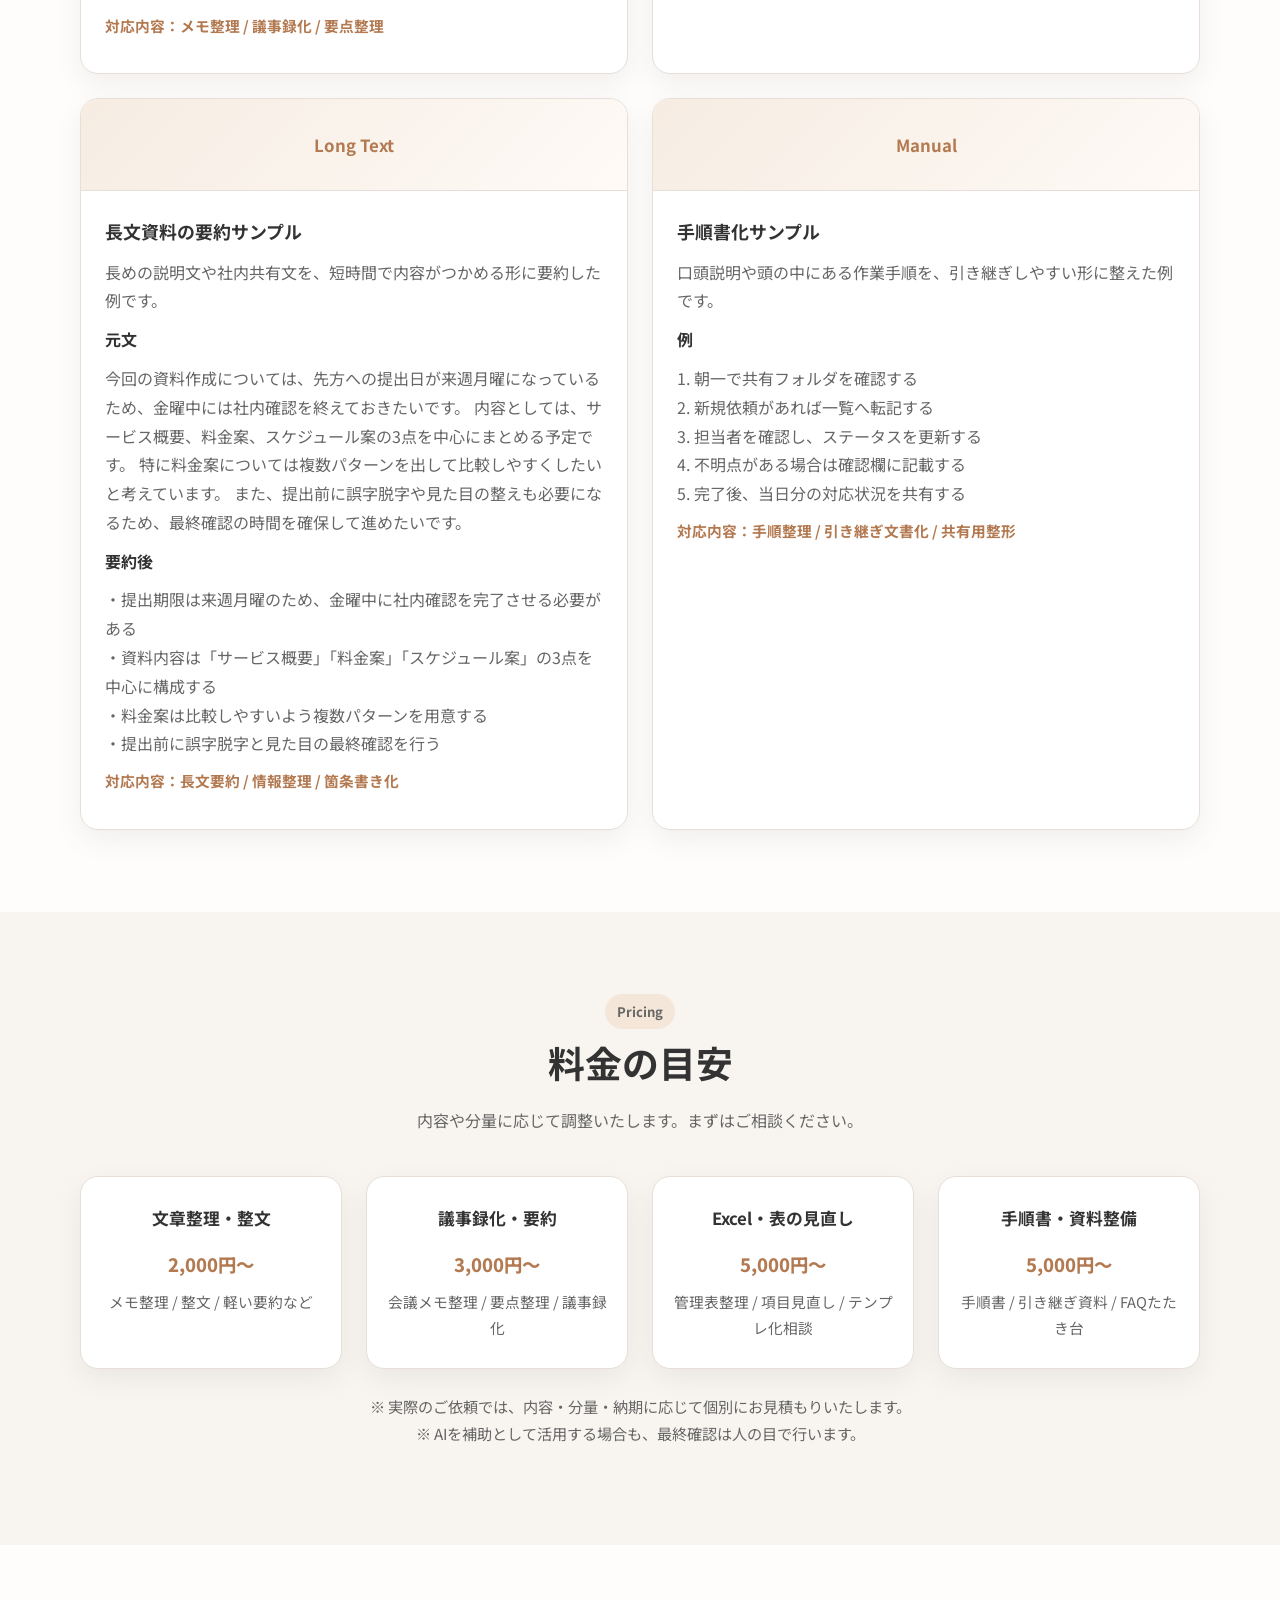
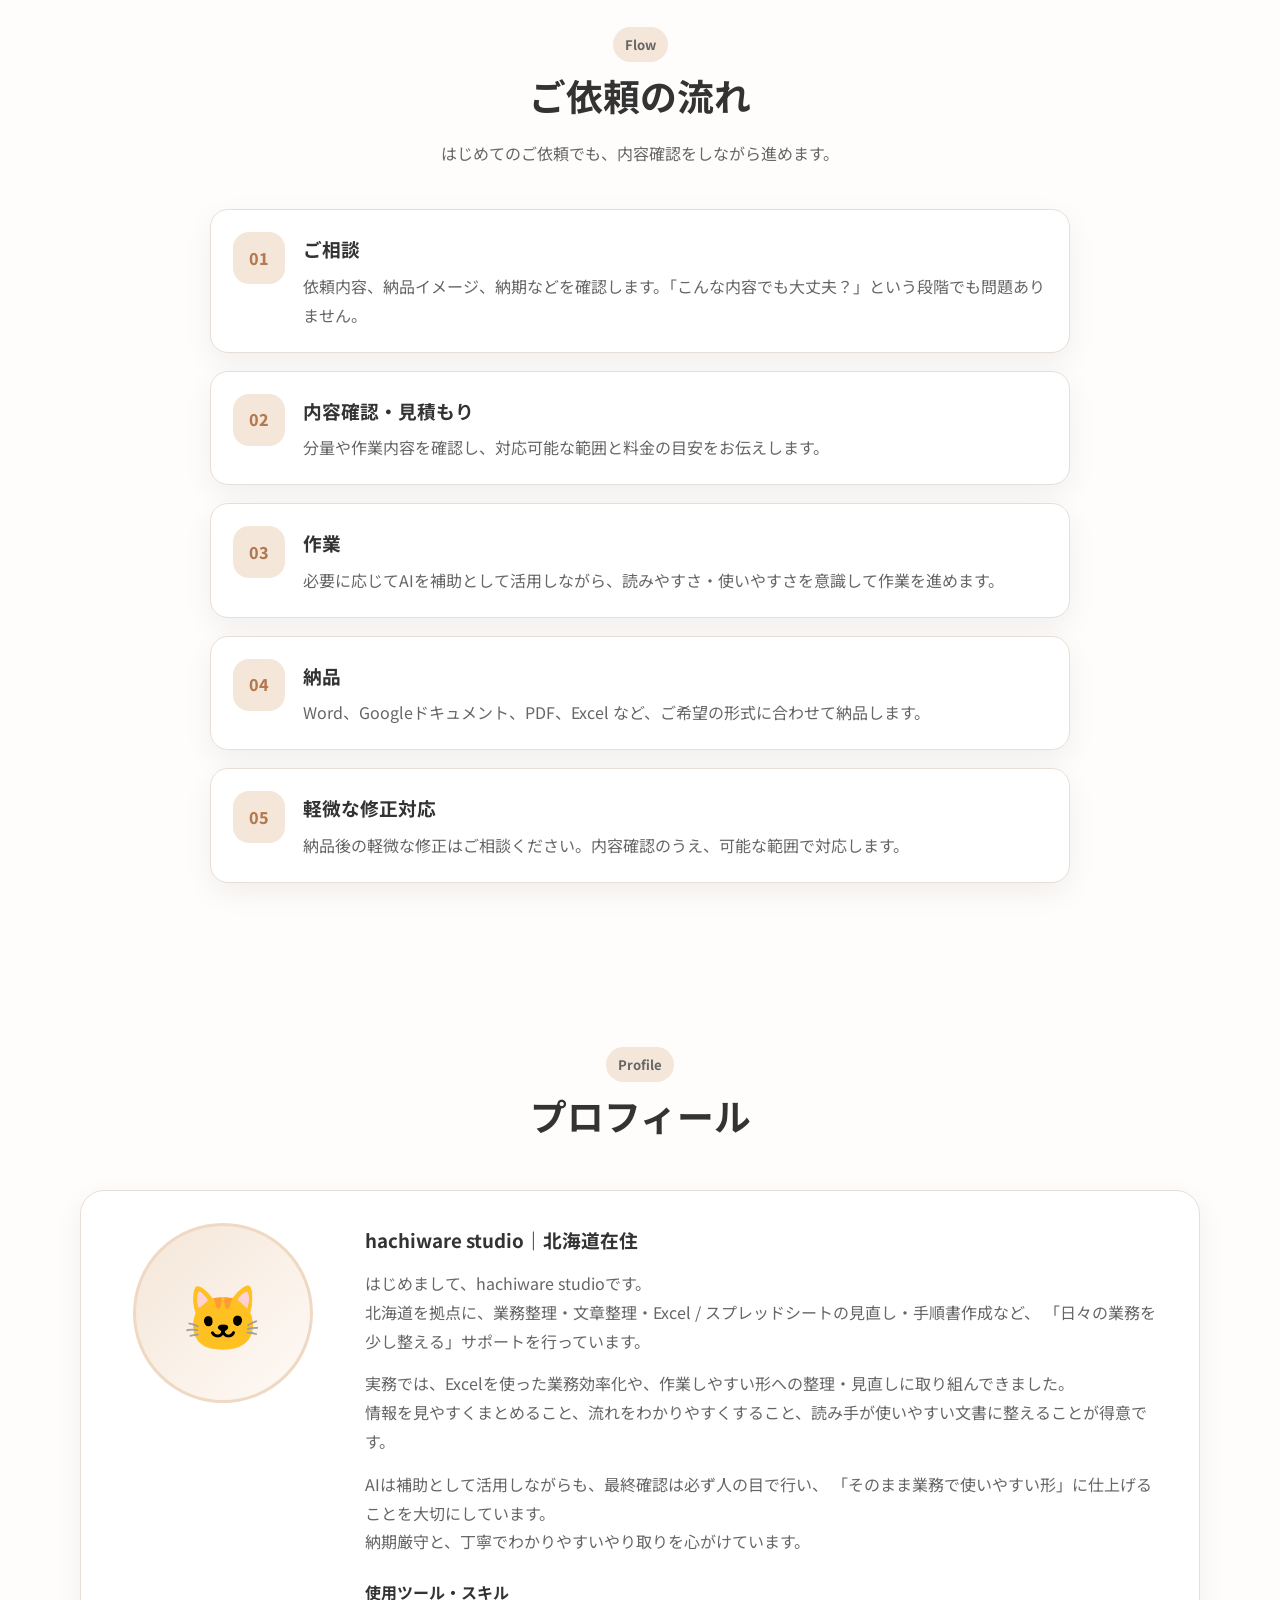
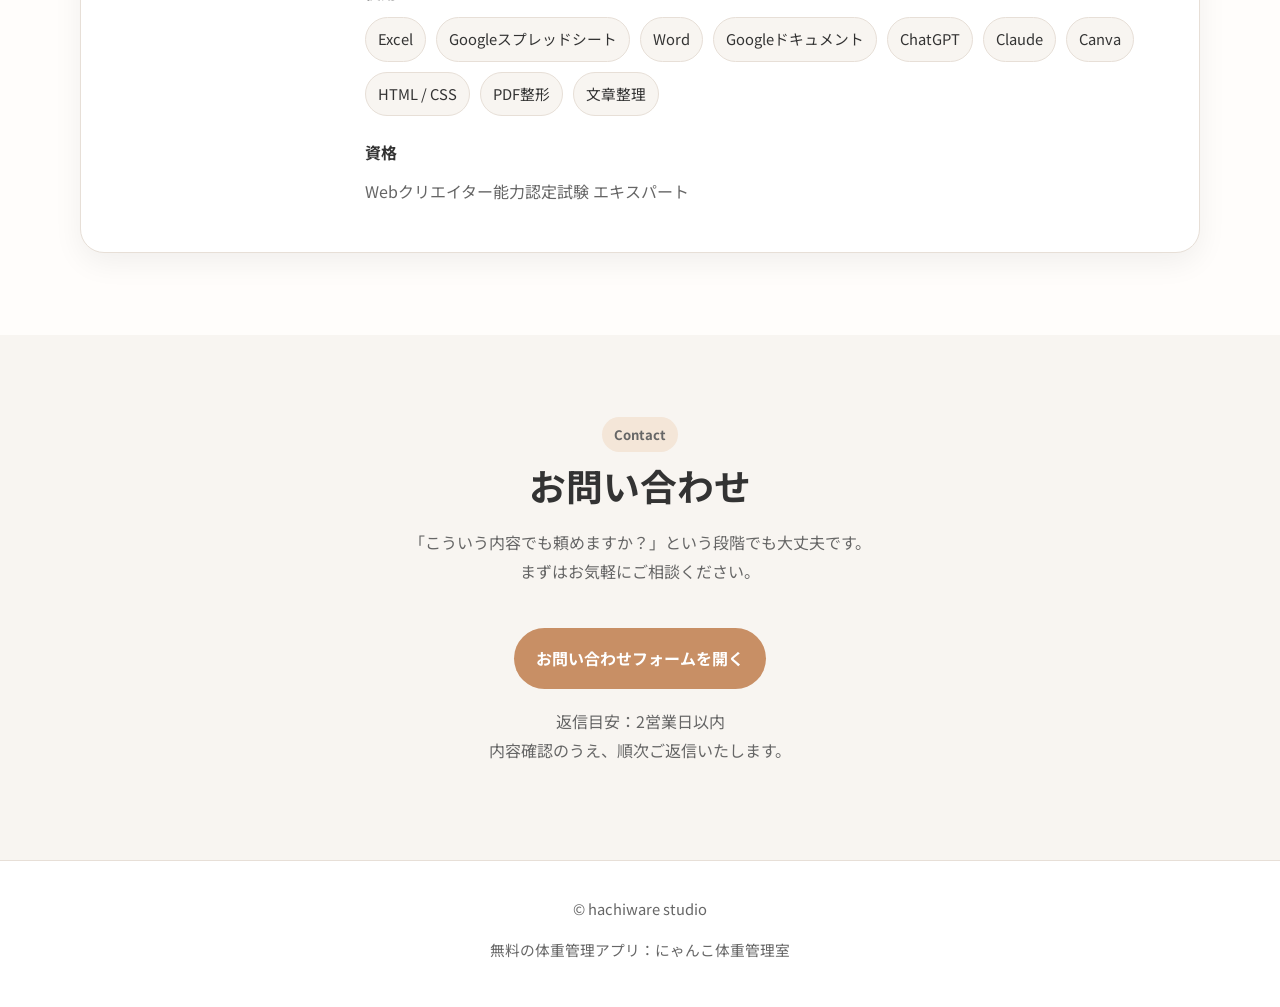
==== commit e1817816: "Add files via upload" ====
--- a/index.html
+++ b/index.html
@@ -1,1019 +1,476 @@
 <!DOCTYPE html>
 <html lang="ja">
 <head>
-<meta charset="utf-8">
-<script async src="https://pagead2.googlesyndication.com/pagead/js/adsbygoogle.js?client=ca-pub-5261315186878585"
+  <meta charset="UTF-8" />
+  <script async src="https://pagead2.googlesyndication.com/pagead/js/adsbygoogle.js?client=ca-pub-5261315186878585"
      crossorigin="anonymous"></script>
 
-<script>
-window.__nyancoInstallEvent = null;
-window.addEventListener('beforeinstallprompt', function(e){
-  e.preventDefault();
-  window.__nyancoInstallEvent = e;
-  var b = document.getElementById('installBtn');
-  if(b){ b.disabled = false; b.textContent = 'アプリとしてインストール'; }
-  var h = document.getElementById('installHelp');
-  if(h){ h.textContent = '準備OKにゃ。このボタンからPCにインストールできるにゃ。'; }
-  var m = document.getElementById('installManual');
-  if(m){ m.hidden = true; }
-});
-window.addEventListener('appinstalled', function(){
-  window.__nyancoInstallEvent = null;
-  var b = document.getElementById('installBtn');
-  if(b){ b.disabled = true; b.textContent = 'インストール完了'; }
-  var h = document.getElementById('installHelp');
-  if(h){ h.textContent = 'インストールありがとうにゃ。次からはデスクトップやアプリ一覧から開けるにゃ。'; }
-});
-</script>
-
-<meta name="viewport" content="width=device-width, initial-scale=1, viewport-fit=cover">
-<meta name="theme-color" content="#F5F0E1">
-<meta name="description" content="猫の所長があなたの体重を管理する体重記録アプリ。減ったら褒め、増えたら厳しく叱るにゃ。">
-<link rel="manifest" href="./manifest.webmanifest">
-<link rel="apple-touch-icon" href="./icons/icon-192.png">
-<meta name="apple-mobile-web-app-capable" content="yes">
-<meta name="apple-mobile-web-app-status-bar-style" content="default">
-<meta name="apple-mobile-web-app-title" content="にゃんこ体重管理室">
-<title>にゃんこ体重管理室</title>
-<style>
-  :root{
-    --bg:#F5F0E1;
-    --card:#FFFCF5;
-    --ink:#45362B;
-    --muted:#8C7A66;
-    --line:#E7DAC3;
-    --accent:#D9822B;
-    --accent-soft:#F6E3C8;
-    --good:#5F8F5A;
-    --good-soft:#E4EDDD;
-    --bad:#C4503C;
-    --bad-soft:#F4DDD5;
-    --gold:#D9A441;
-    --radius:18px;
-  }
-  *{box-sizing:border-box}
-  html{-webkit-text-size-adjust:100%}
-  body{
-    margin:0;
-    background:var(--bg);
-    color:var(--ink);
-    font-family:"Hiragino Maru Gothic ProN","Hiragino Sans","游ゴシック体",YuGothic,"Yu Gothic UI","Noto Sans JP",system-ui,sans-serif;
-    font-size:15px;
-    line-height:1.7;
-    letter-spacing:.01em;
-  }
-  body::before{
-    content:"";
-    position:fixed;
-    inset:0;
-    pointer-events:none;
-    background-image:url("data:image/svg+xml,%3Csvg xmlns='http://www.w3.org/2000/svg' width='120' height='120'%3E%3Cg fill='%2345362b' fill-opacity='0.045' transform='rotate(-18 60 60)'%3E%3Cellipse cx='60' cy='72' rx='13' ry='10'/%3E%3Cellipse cx='43' cy='55' rx='5.5' ry='8'/%3E%3Cellipse cx='57' cy='50' rx='5.5' ry='8'/%3E%3Cellipse cx='71' cy='52' rx='5.5' ry='8'/%3E%3Cellipse cx='83' cy='62' rx='5.5' ry='8'/%3E%3C/g%3E%3C/svg%3E");
-    background-size:120px 120px;
-    z-index:0;
-  }
-  .wrap{position:relative;z-index:1;max-width:1000px;margin:0 auto;padding:28px 20px 48px}
-
-  /* ---------- header ---------- */
-  header{display:flex;align-items:center;gap:14px;flex-wrap:wrap;margin-bottom:22px}
-  .logo{
-    width:52px;height:52px;border-radius:16px;
-    background:var(--ink);color:#FFFCF5;
-    display:grid;place-items:center;flex:none;
-    box-shadow:0 4px 10px rgba(69,54,43,.18);
-  }
-  .logo svg{width:30px;height:30px;fill:#F5F0E1}
-  h1{
-    margin:0;font-size:clamp(22px,4vw,30px);font-weight:900;letter-spacing:.04em;line-height:1.2;
-  }
-  h1 small{display:block;font-size:12.5px;font-weight:600;color:var(--muted);letter-spacing:.12em;margin-top:2px}
-  .open-chip{
-    margin-left:auto;
-    border:1.5px solid var(--good);color:var(--good);
-    border-radius:999px;padding:5px 14px;font-size:12.5px;font-weight:800;letter-spacing:.1em;
-    background:var(--good-soft);
-  }
-
-  /* ---------- layout ---------- */
-  .top{display:grid;grid-template-columns:380px 1fr;gap:18px;align-items:stretch}
-  .stack{display:flex;flex-direction:column;gap:18px;min-width:0}
-  @media (max-width:880px){
-    .top{grid-template-columns:1fr}
-  }
-
-  .card{
-    background:var(--card);
-    border:1.5px solid var(--line);
-    border-radius:var(--radius);
-    box-shadow:0 6px 18px rgba(69,54,43,.06);
-  }
-  h2{
-    margin:0;font-size:15px;font-weight:900;letter-spacing:.14em;
-    display:flex;align-items:center;gap:8px;
-  }
-  h2::before{content:"";width:10px;height:10px;border-radius:3px;background:var(--accent);flex:none}
-  .card-head{display:flex;align-items:center;justify-content:space-between;gap:10px;margin-bottom:12px}
-
-  /* ---------- cat card ---------- */
-  .cat-card{position:relative;padding:20px 20px 16px;display:flex;flex-direction:column;overflow:hidden}
-  .bubble{
-    position:relative;
-    background:#FFF;
-    border:2px solid var(--accent);
-    border-radius:16px;
-    padding:14px 16px;
-    font-weight:700;
-    font-size:14.5px;
-    min-height:96px;
-    box-shadow:0 3px 0 rgba(69,54,43,.08);
-  }
-  .bubble::after{
-    content:"";
-    position:absolute;left:50%;bottom:-9px;transform:translateX(-50%) rotate(45deg);
-    width:16px;height:16px;background:inherit;
-    border-right:2px solid var(--accent);
-    border-bottom:2px solid var(--accent);
-  }
-  .cat-card.mood-happy .bubble{border-color:var(--good)}
-  .cat-card.mood-happy .bubble::after{border-right-color:var(--good);border-bottom-color:var(--good)}
-  .cat-card.mood-angry .bubble{border-color:var(--bad)}
-  .cat-card.mood-angry .bubble::after{border-right-color:var(--bad);border-bottom-color:var(--bad)}
-  .bubble[aria-live]{transition:border-color .3s}
-
-  .cat-stage{display:grid;place-items:center;padding:6px 0 0;cursor:pointer;border-radius:16px}
-  .cat-stage:focus-visible{outline:3px solid var(--gold);outline-offset:4px}
-  .tap-hint{text-align:center;font-size:11px;color:var(--muted);font-weight:700;margin-top:2px;letter-spacing:.05em}
-  .cat-stage .cat-img{width:min(260px,80%);height:auto;display:block;margin:0 auto;mix-blend-mode:multiply}.cat-stage .cat-img[hidden]{display:none!important}
-  #catInner{display:grid;place-items:center;transform-origin:50% 82%;animation:breathe 3.8s ease-in-out infinite alternate}
-  
-  @keyframes breathe{from{transform:scaleY(1)}to{transform:scaleY(1.018) translateY(-1.5px)}}
-  @keyframes sway{from{transform:rotate(-3deg)}to{transform:rotate(4deg)}}
-  .cat-stage.praise #catInner{animation:bounce .7s ease}
-  .cat-stage.scold #catInner{animation:shake .55s ease}
-  @keyframes bounce{0%{transform:translateY(0)}30%{transform:translateY(-14px)}55%{transform:translateY(0)}75%{transform:translateY(-5px)}100%{transform:translateY(0)}}
-  @keyframes shake{0%,100%{transform:translateX(0)}20%{transform:translateX(-7px)}45%{transform:translateX(6px)}70%{transform:translateX(-3px)}}
-
-  .cat-name{text-align:center;font-size:13px;font-weight:800;letter-spacing:.06em;margin-top:6px}
-  .cat-name span{color:var(--muted);font-weight:600;font-size:11.5px;margin-left:8px}
-
-  .stamp{
-    position:absolute;top:14px;right:14px;z-index:2;
-    padding:6px 12px;
-    font-size:17px;font-weight:900;letter-spacing:.18em;text-indent:.18em;
-    border:3px solid;border-radius:10px;
-    transform:rotate(-9deg);
-    mix-blend-mode:multiply;
-    opacity:0;pointer-events:none;
-    background:transparent;
-  }
-  .stamp.show{opacity:.88;animation:stampIn .45s cubic-bezier(.2,1.4,.4,1)}
-  .stamp.good{color:var(--good);border-color:var(--good)}
-  .stamp.bad{color:var(--bad);border-color:var(--bad)}
-  .stamp.mid{color:var(--muted);border-color:var(--muted)}
-  .stamp.gold{color:var(--gold);border-color:var(--gold)}
-  @keyframes stampIn{0%{transform:scale(2.4) rotate(-9deg);opacity:0}60%{transform:scale(.92) rotate(-9deg);opacity:.92}100%{transform:scale(1) rotate(-9deg);opacity:.88}}
-
-  /* ---------- stats ---------- */
-  .stats{display:grid;grid-template-columns:repeat(4,1fr);gap:12px;padding:18px}
-  @media (max-width:640px){.stats{grid-template-columns:repeat(2,1fr)}}
-  .stat{background:#FBF6EA;border:1.5px solid var(--line);border-radius:14px;padding:10px 14px;min-width:0}
-  .stat dt{font-size:11.5px;font-weight:700;color:var(--muted);letter-spacing:.08em;margin:0 0 2px}
-  .stat dd{margin:0;font-size:24px;font-weight:900;font-feature-settings:"tnum";font-variant-numeric:tabular-nums;line-height:1.25;white-space:nowrap}
-  .stat dd small{font-size:12px;font-weight:700;color:var(--muted);margin-left:2px}
-  .stat .up{color:var(--bad)}
-  .stat .down{color:var(--good)}
-  .tag{display:inline-block;margin-left:8px;padding:2px 9px;border-radius:999px;font-size:11px;font-weight:800;vertical-align:4px;letter-spacing:.05em}
-  .tag.std{background:var(--good-soft);color:var(--good)}
-  .tag.thin{background:#E2EBF2;color:#517A9B}
-  .tag.ob1{background:#FBEED3;color:#B07C1E}
-  .tag.ob2{background:#F8E0CC;color:#C07232}
-  .tag.ob3{background:#F4DDD5;color:#C4503C}
-  .tag.ob4{background:#EFCCC7;color:#A93B2A}
-  .note-line{grid-column:1/-1;margin:0;font-size:12.5px;color:var(--muted);font-weight:600}
-  .note-line b{color:var(--ink);font-feature-settings:"tnum"}
-
-  /* ---------- form ---------- */
-  .form-card{padding:18px}
-  form .fields{display:grid;grid-template-columns:1fr 1fr;gap:12px}
-  @media (max-width:640px){form .fields{grid-template-columns:1fr 1fr}}
-  .field{display:flex;flex-direction:column;gap:4px;min-width:0}
-  .field label{font-size:12px;font-weight:800;color:var(--muted);letter-spacing:.06em}
-  .field label em{font-style:normal;color:var(--gold);margin-left:4px;font-size:10.5px}
-  .field .in{position:relative;display:flex;align-items:center}
-  .field input{
-    width:100%;
-    font:inherit;font-weight:800;font-feature-settings:"tnum";
-    color:var(--ink);
-    background:#fff;
-    border:1.5px solid var(--line);
-    border-radius:12px;
-    padding:10px 44px 10px 12px;
-    outline:none;
-    transition:border-color .15s;
-    -webkit-appearance:none;appearance:none;
-  }
-  .field input:focus-visible{border-color:var(--accent);outline:2px solid var(--accent-soft);outline-offset:1px}
-  .field .unit{position:absolute;right:12px;font-size:12px;font-weight:800;color:var(--muted);pointer-events:none}
-  .field input[type="date"]{padding-right:12px}
-  button{
-    font:inherit;font-weight:900;letter-spacing:.08em;
-    border:none;border-radius:999px;cursor:pointer;
-    transition:transform .12s,box-shadow .12s,background .15s;
-  }
-  button:active{transform:translateY(1px) scale(.99)}
-  button:focus-visible{outline:3px solid var(--gold);outline-offset:2px}
-  .btn-main{
-    margin-top:14px;width:100%;
-    background:linear-gradient(180deg,#E28A35,var(--accent));
-    color:#fff;font-size:16px;
-    padding:13px 0;
-    box-shadow:0 5px 14px rgba(217,130,43,.35),inset 0 1px 0 rgba(255,255,255,.35);
-  }
-  .btn-main:hover{box-shadow:0 7px 18px rgba(217,130,43,.45),inset 0 1px 0 rgba(255,255,255,.35)}
-  .hint{margin:10px 0 0;font-size:11.5px;color:var(--muted)}
-
-  /* ---------- chart ---------- */
-  .chart-card{margin-top:18px;padding:18px}
-  .legend{display:flex;gap:16px;flex-wrap:wrap;font-size:11.5px;font-weight:700;color:var(--muted)}
-  .legend i{display:inline-block;width:18px;height:0;border-top:3px solid var(--accent);border-radius:2px;vertical-align:3px;margin-right:5px}
-  .legend i.dash{border-top:3px dashed var(--good)}
-  .chart-body{position:relative;margin-top:8px}
-  canvas{display:block;touch-action:pan-y}
-
-  /* ---------- records list ---------- */
-  .list-card{margin-top:18px;padding:18px}
-  .mini-btn{
-    font-size:11.5px;font-weight:800;letter-spacing:.06em;
-    background:#fff;color:var(--muted);
-    border:1.5px solid var(--line);
-    padding:5px 12px;border-radius:999px;
-  }
-  .mini-btn:hover{border-color:var(--accent);color:var(--accent)}
-  .mini-btn.danger{border-color:var(--bad);color:var(--bad);background:var(--bad-soft)}
-  .list-head{display:flex;gap:8px}
-  .rows{display:flex;flex-direction:column}
-  .row{
-    display:grid;grid-template-columns:96px 1fr 76px 84px 52px;
-    gap:8px;align-items:center;
-    padding:9px 10px;border-bottom:1.5px dashed var(--line);
-    font-feature-settings:"tnum";font-variant-numeric:tabular-nums;
-  }
-  .row:last-child{border-bottom:none}
-  .row.head-row{font-size:11px;font-weight:800;color:var(--muted);letter-spacing:.08em;border-bottom-style:solid;padding-bottom:6px}
-  .row .date{font-weight:800}
-  .row .w{font-weight:900}
-  .row .bmi{color:var(--muted);font-weight:700}
-  .row .dlt{text-align:right}
-  .row .delta{font-weight:800}
-  .delta.up{color:var(--bad)}
-  .delta.down{color:var(--good)}
-  .del{
-    background:none;border:none;color:#B9A88F;
-    font-size:11px;font-weight:800;padding:4px 8px;border-radius:8px;
-    border:1.5px solid transparent;
-  }
-  .del:hover{color:var(--bad)}
-  .del.danger{color:#fff;background:var(--bad);border-color:var(--bad)}
-  .empty-note{padding:18px 10px;text-align:center;color:var(--muted);font-weight:700;font-size:13.5px}
-  @media (max-width:640px){
-    .row{grid-template-columns:78px 1fr 64px 70px 44px;font-size:13.5px}
-  }
-
-  .sitelinks{display:flex;flex-wrap:wrap;gap:8px;justify-content:center;margin:26px 0 12px}
-  .sitelinks a{font-size:12.5px;color:var(--ink);text-decoration:none;background:var(--card);border:1px solid var(--line);padding:6px 12px;border-radius:999px}
-  .sitelinks a:hover{border-color:var(--accent);color:var(--accent)}
-  footer{margin-top:26px;text-align:center;font-size:11.5px;color:var(--muted);font-weight:600}
-
-  @media (prefers-reduced-motion:reduce){
-    *,*::before,*::after{animation:none!important;transition:none!important}
-  }
-
-  .install-card{margin-top:18px;padding:18px;background:linear-gradient(180deg,#fffaf0,#fff6e8)}
-  .install-body{display:grid;grid-template-columns:1.6fr auto;gap:14px;align-items:center}
-  .install-copy strong{display:block;font-size:14px;margin-bottom:4px}
-  .install-copy p{margin:0;font-size:12.5px;color:var(--muted);font-weight:700}
-  .install-actions{display:flex;gap:8px;flex-wrap:wrap;justify-content:flex-end}
-  .install-btn{background:linear-gradient(180deg,#E28A35,var(--accent));color:#fff;padding:11px 16px;box-shadow:0 5px 14px rgba(217,130,43,.25),inset 0 1px 0 rgba(255,255,255,.28)}
-  .install-btn[disabled]{opacity:.5;cursor:not-allowed;box-shadow:none}
-  .mini-note{font-size:11.5px;color:var(--muted);font-weight:700;margin-top:8px}
-  .pwa-chip{display:inline-block;padding:4px 10px;border-radius:999px;background:var(--accent-soft);color:var(--accent);font-size:11px;font-weight:800;letter-spacing:.06em}
-  @media (max-width:700px){.install-body{grid-template-columns:1fr}.install-actions{justify-content:stretch}.install-btn{width:100%}}
-
-
-  .install-manual{margin-top:12px;border:1.5px dashed var(--line);border-radius:12px;padding:12px 14px;background:#fffdf7}
-  .manual-title{margin:0 0 8px;font-size:12.5px;font-weight:900;color:var(--ink)}
-  .manual-list{margin:0 0 0 1.2em;padding:0;font-size:12px;color:var(--muted);font-weight:700;line-height:1.8}
-  .manual-list b{color:var(--ink)}
-  .pwa-diag{margin-top:12px;border:1.5px solid var(--line);border-radius:12px;padding:12px 14px;background:#fbf7ee}
-  .diag-title{margin:0 0 6px;font-size:12px;font-weight:900;color:var(--muted)}
-  #diagText{margin:0;white-space:pre-wrap;word-break:break-word;font-size:11.5px;line-height:1.75;color:var(--ink);font-family:ui-monospace,SFMono-Regular,Menlo,monospace}
-</style>
+  <meta name="viewport" content="width=device-width, initial-scale=1.0" />
+  <title>hachiware studio｜業務整理・文章整理・小さな効率化サポート</title>
+  <meta
+    name="description"
+    content="hachiware studioは、業務整理・文章整理・Excel/スプレッドシートの見直し・手順書作成など、日々の業務を整えるサポートを行っています。AIは補助として活用し、最終確認は人の目で丁寧に対応します。"
+  />
+  <link rel="preconnect" href="https://fonts.googleapis.com">
+  <link rel="preconnect" href="https://fonts.gstatic.com" crossorigin>
+  <link href="https://fonts.googleapis.com/css2?family=Noto+Sans+JP:wght@400;500;700;800&display=swap" rel="stylesheet">
+  <link rel="stylesheet" href="style.css" />
 </head>
 <body>
-<div class="wrap">
-
-  <header>
-    <div class="logo" aria-hidden="true">
-      <svg viewBox="0 0 24 24"><g><ellipse cx="12" cy="15.5" rx="4.6" ry="3.9"/><ellipse cx="5.6" cy="10" rx="1.9" ry="2.6"/><ellipse cx="9.7" cy="7.6" rx="1.9" ry="2.7"/><ellipse cx="14.3" cy="7.6" rx="1.9" ry="2.7"/><ellipse cx="18.4" cy="10" rx="1.9" ry="2.6"/></g></svg>
+  <header class="site-header">
+    <div class="container header-inner">
+      <a href="#" class="logo">hachiware studio</a>
+      <nav class="nav">
+        <a href="#services">対応内容</a>
+        <a href="#cases">こんな方へ</a>
+        <a href="#samples">サンプル</a>
+        <a href="#pricing">料金</a>
+        <a href="#profile">プロフィール</a>
+        <a href="#contact" class="nav-contact">お問い合わせ</a>
+      </nav>
     </div>
-    <h1>にゃんこ体重管理室<small>NEKO WEIGHT CONTROL OFFICE — 減ったら褒め、増えたら叱る</small></h1>
-    <span class="open-chip">本日も営業中</span>
   </header>
 
-  <div class="top">
-
-    <!-- ====== 猫所長カード ====== -->
-    <section class="card cat-card mood-neutral" id="catCard" aria-label="所長猫からのコメント">
-      <div class="stamp" id="stamp" aria-hidden="true"></div>
-      <div class="bubble" id="bubble" aria-live="polite"></div>
-      <div class="cat-stage" id="catStage" role="button" tabindex="0" aria-label="ニャンコにもう一言話させる">
-        <div id="catInner"><img id="img-neutral" class="cat-img" alt="所長ニャンコ(ふだんの顔)" src="[data-uri]